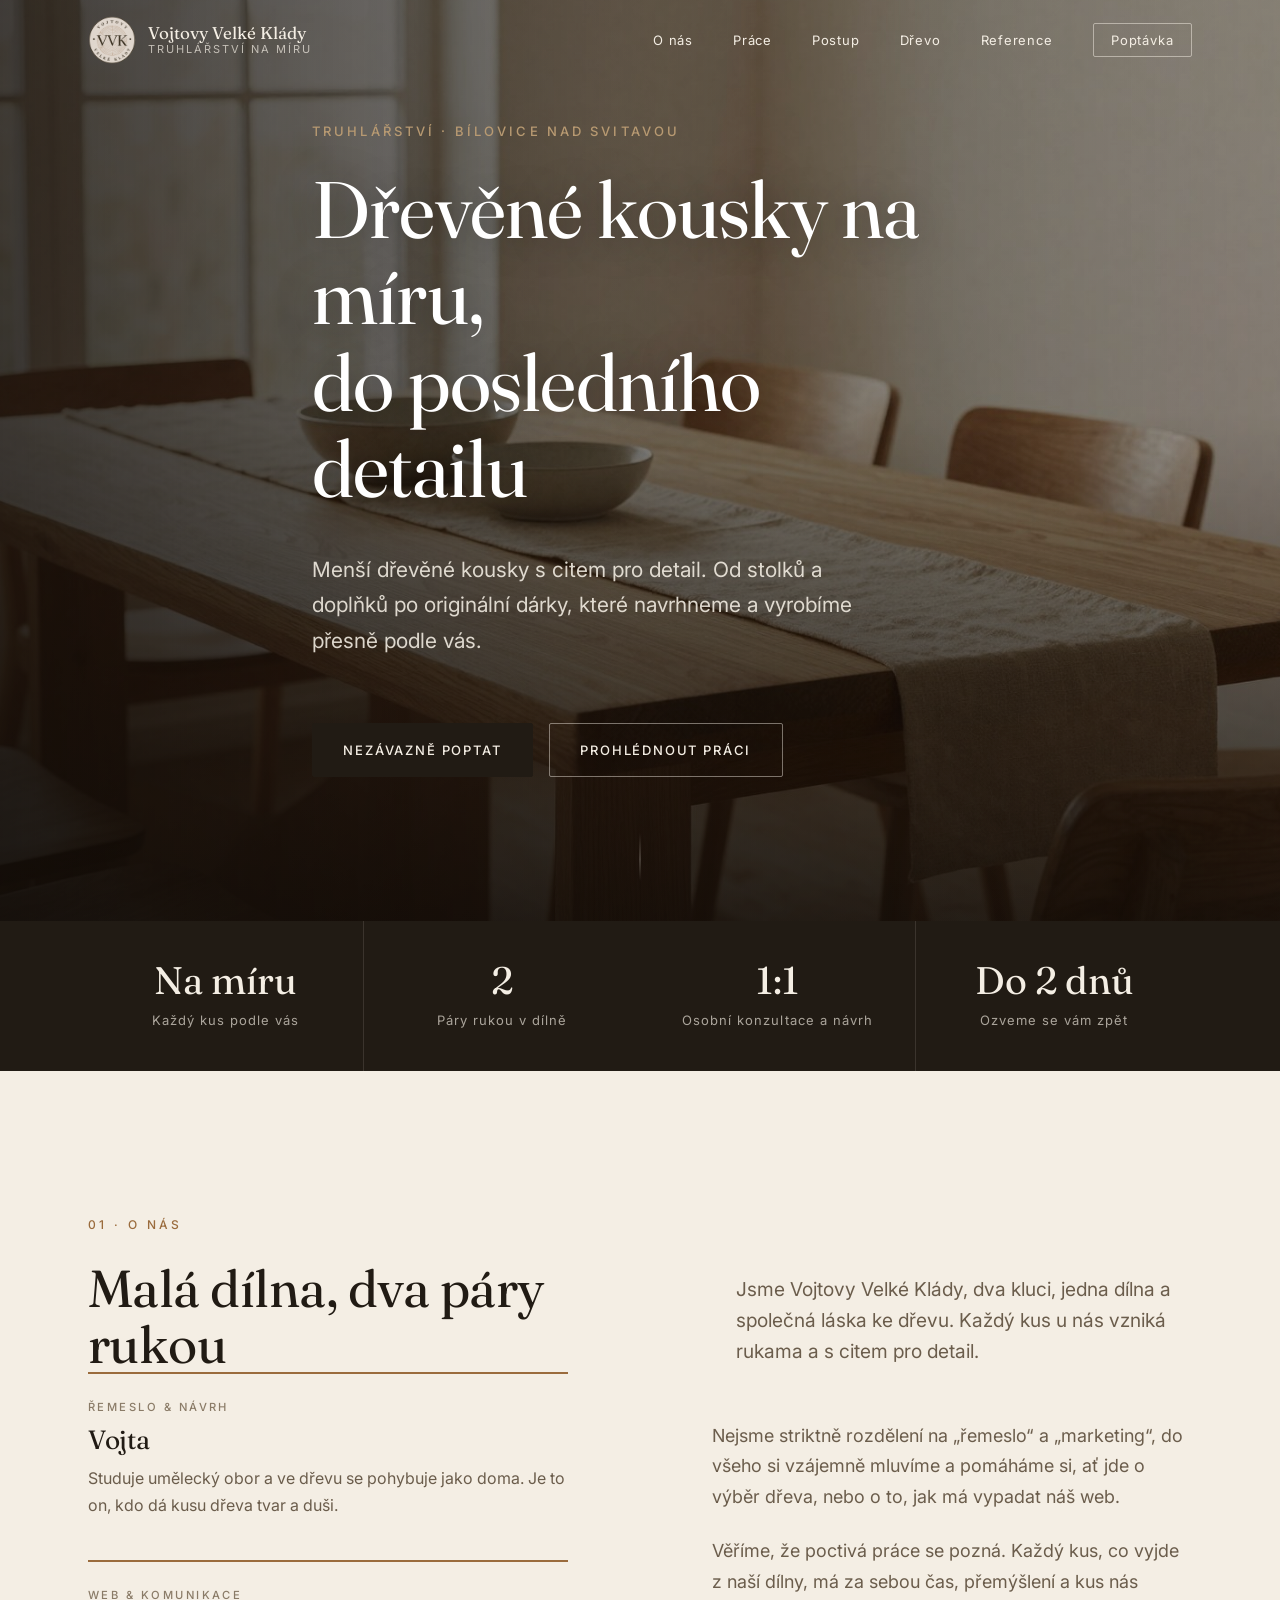
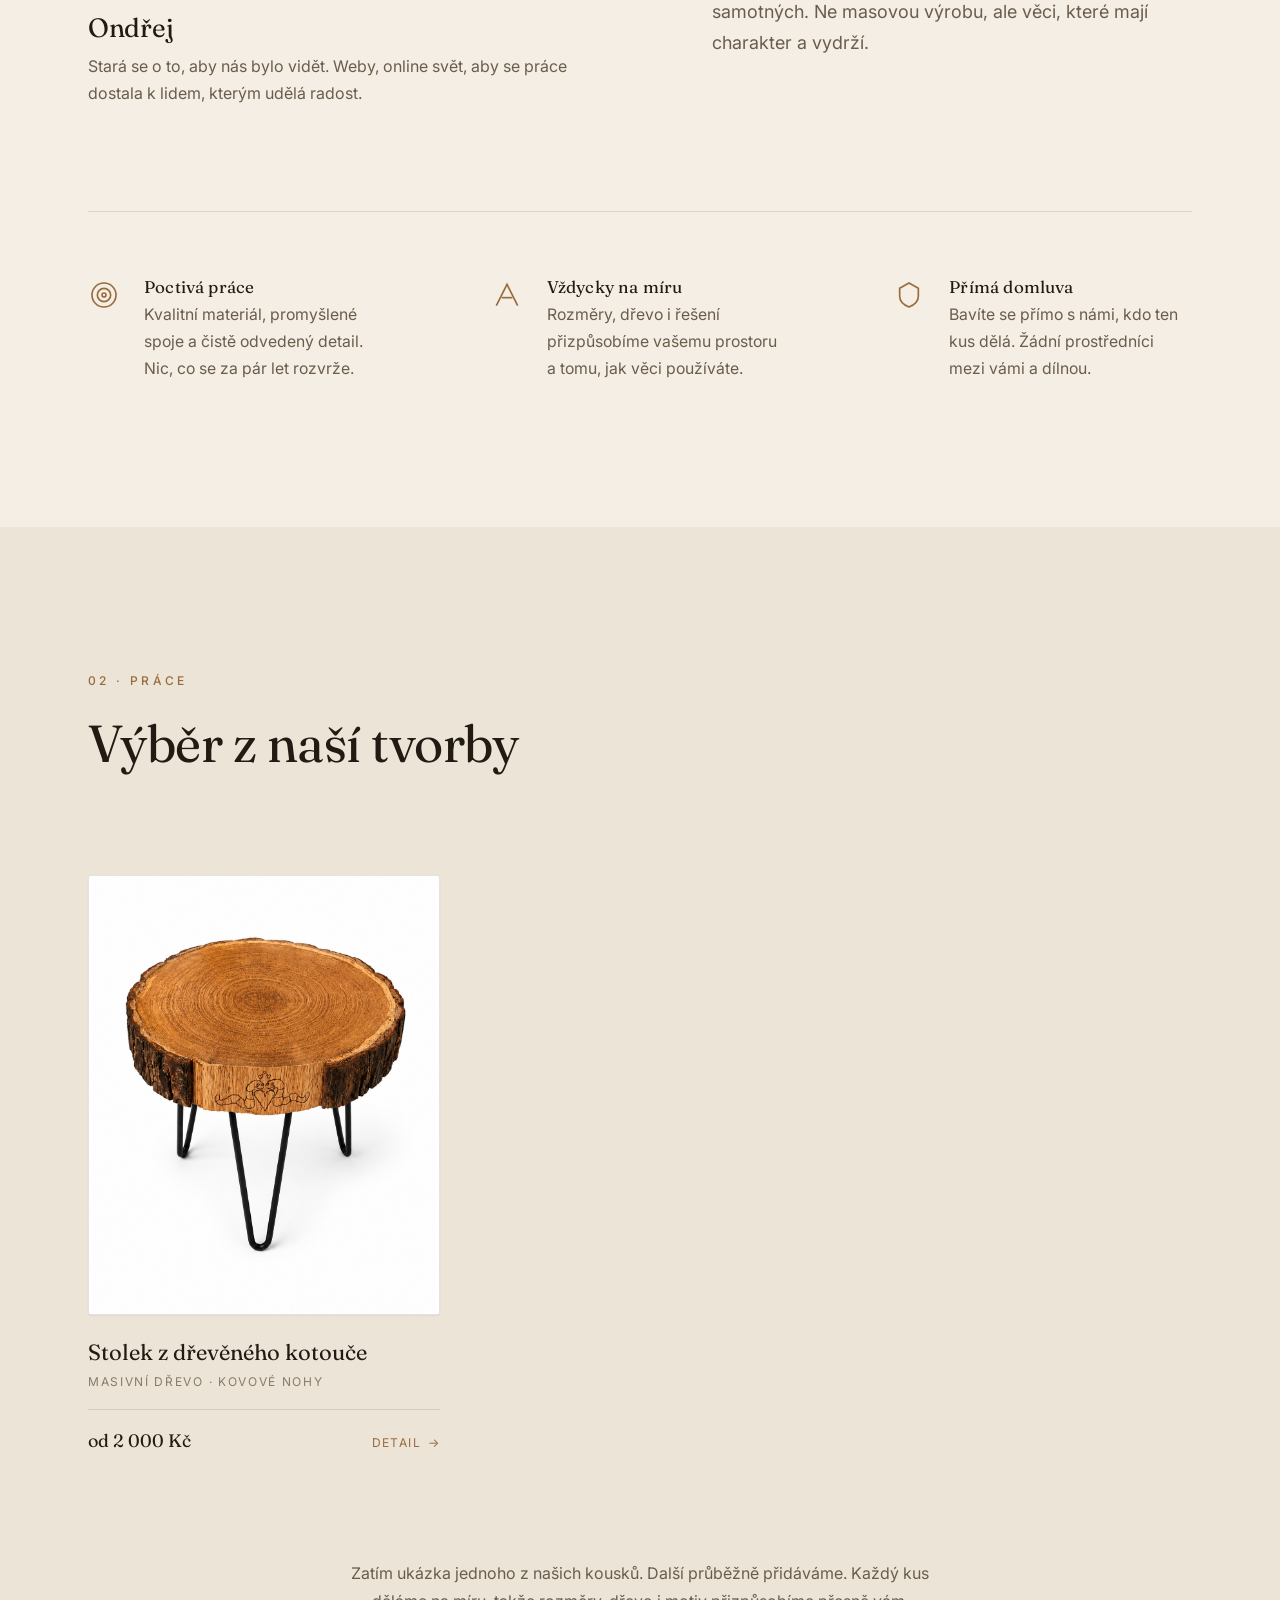
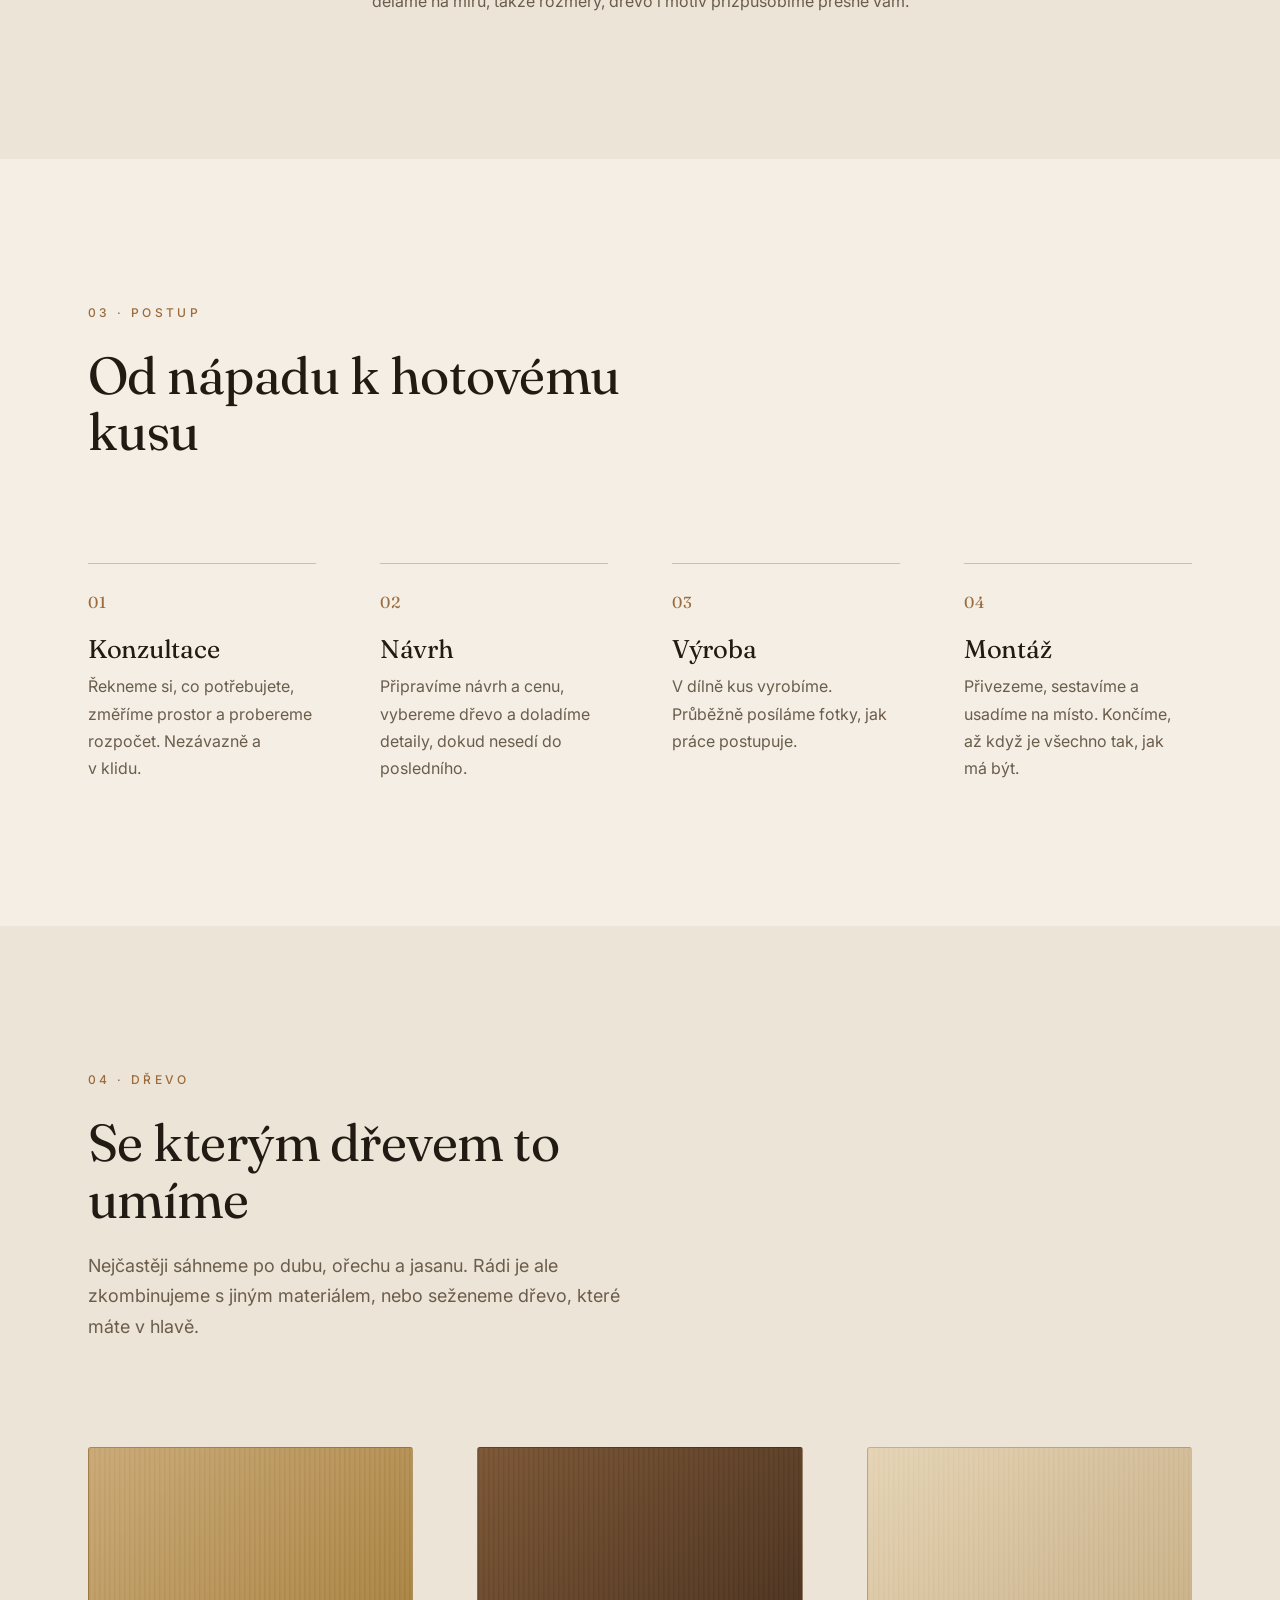
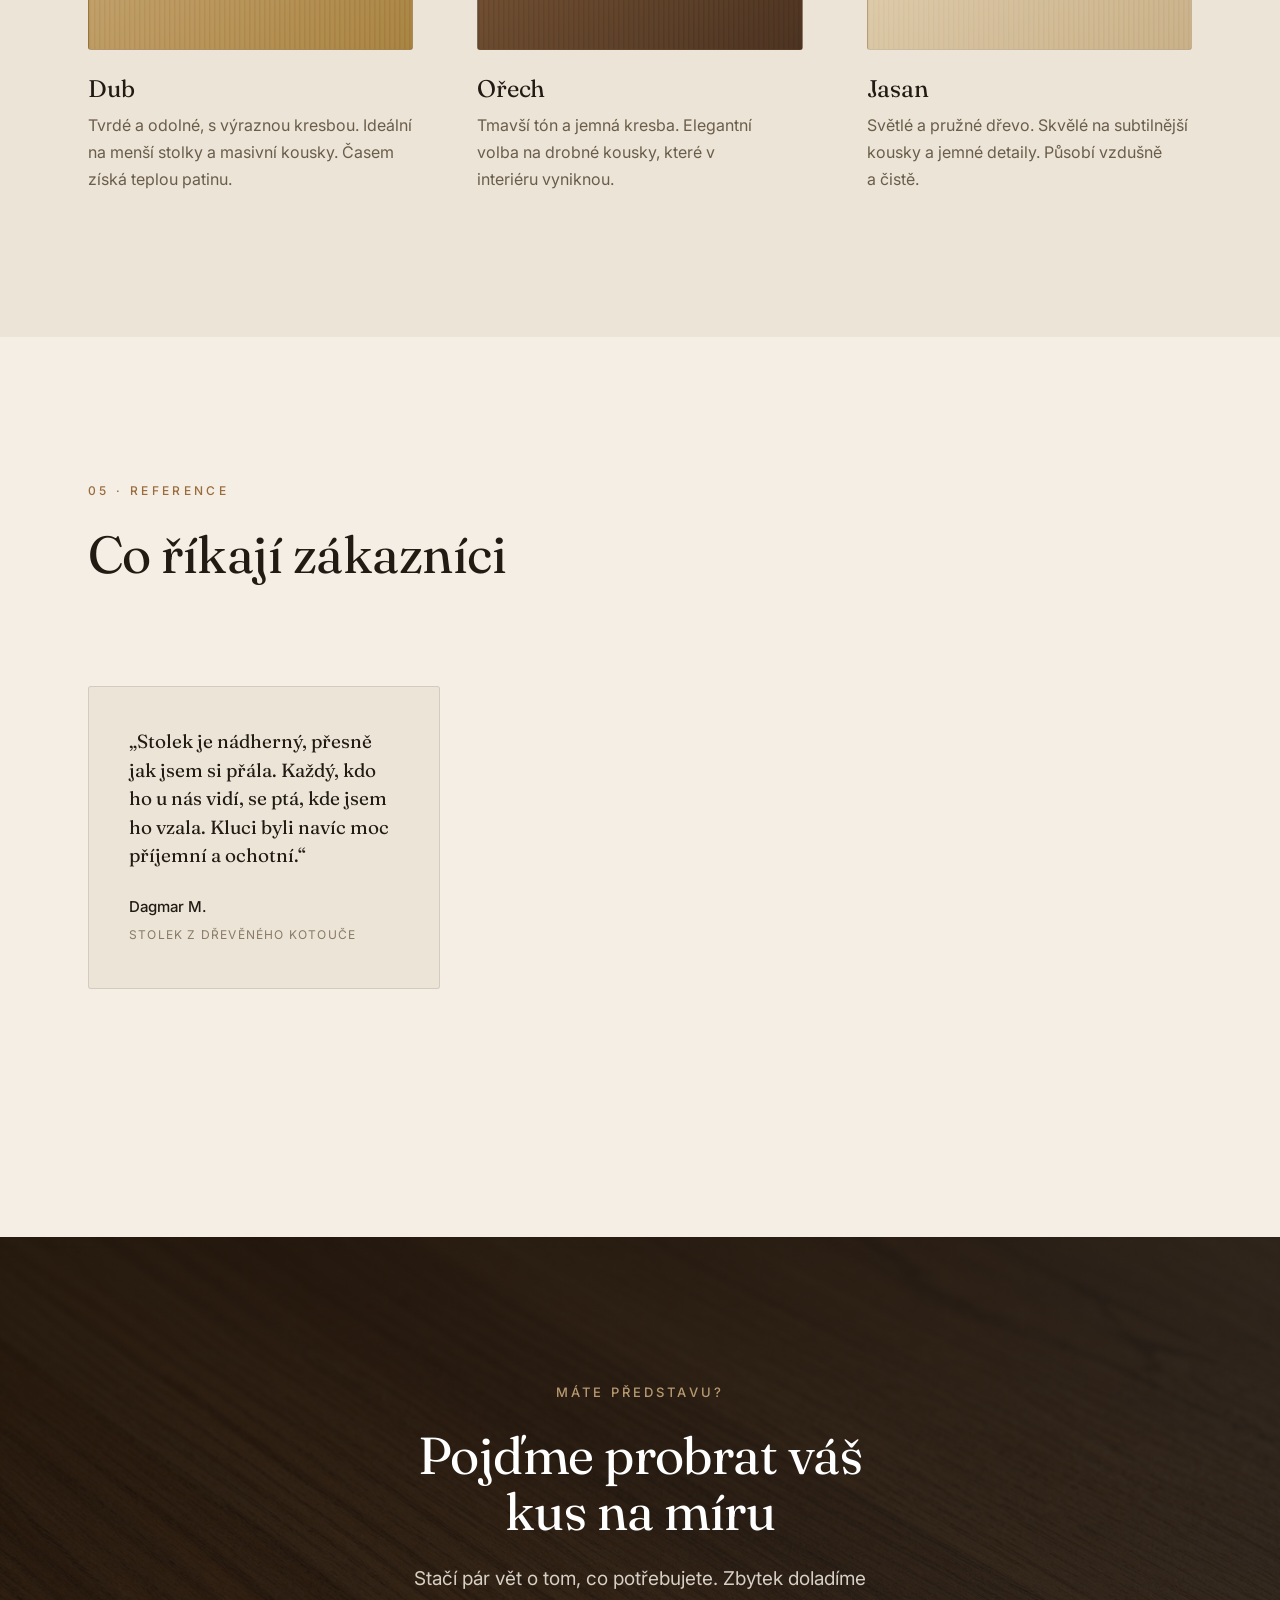
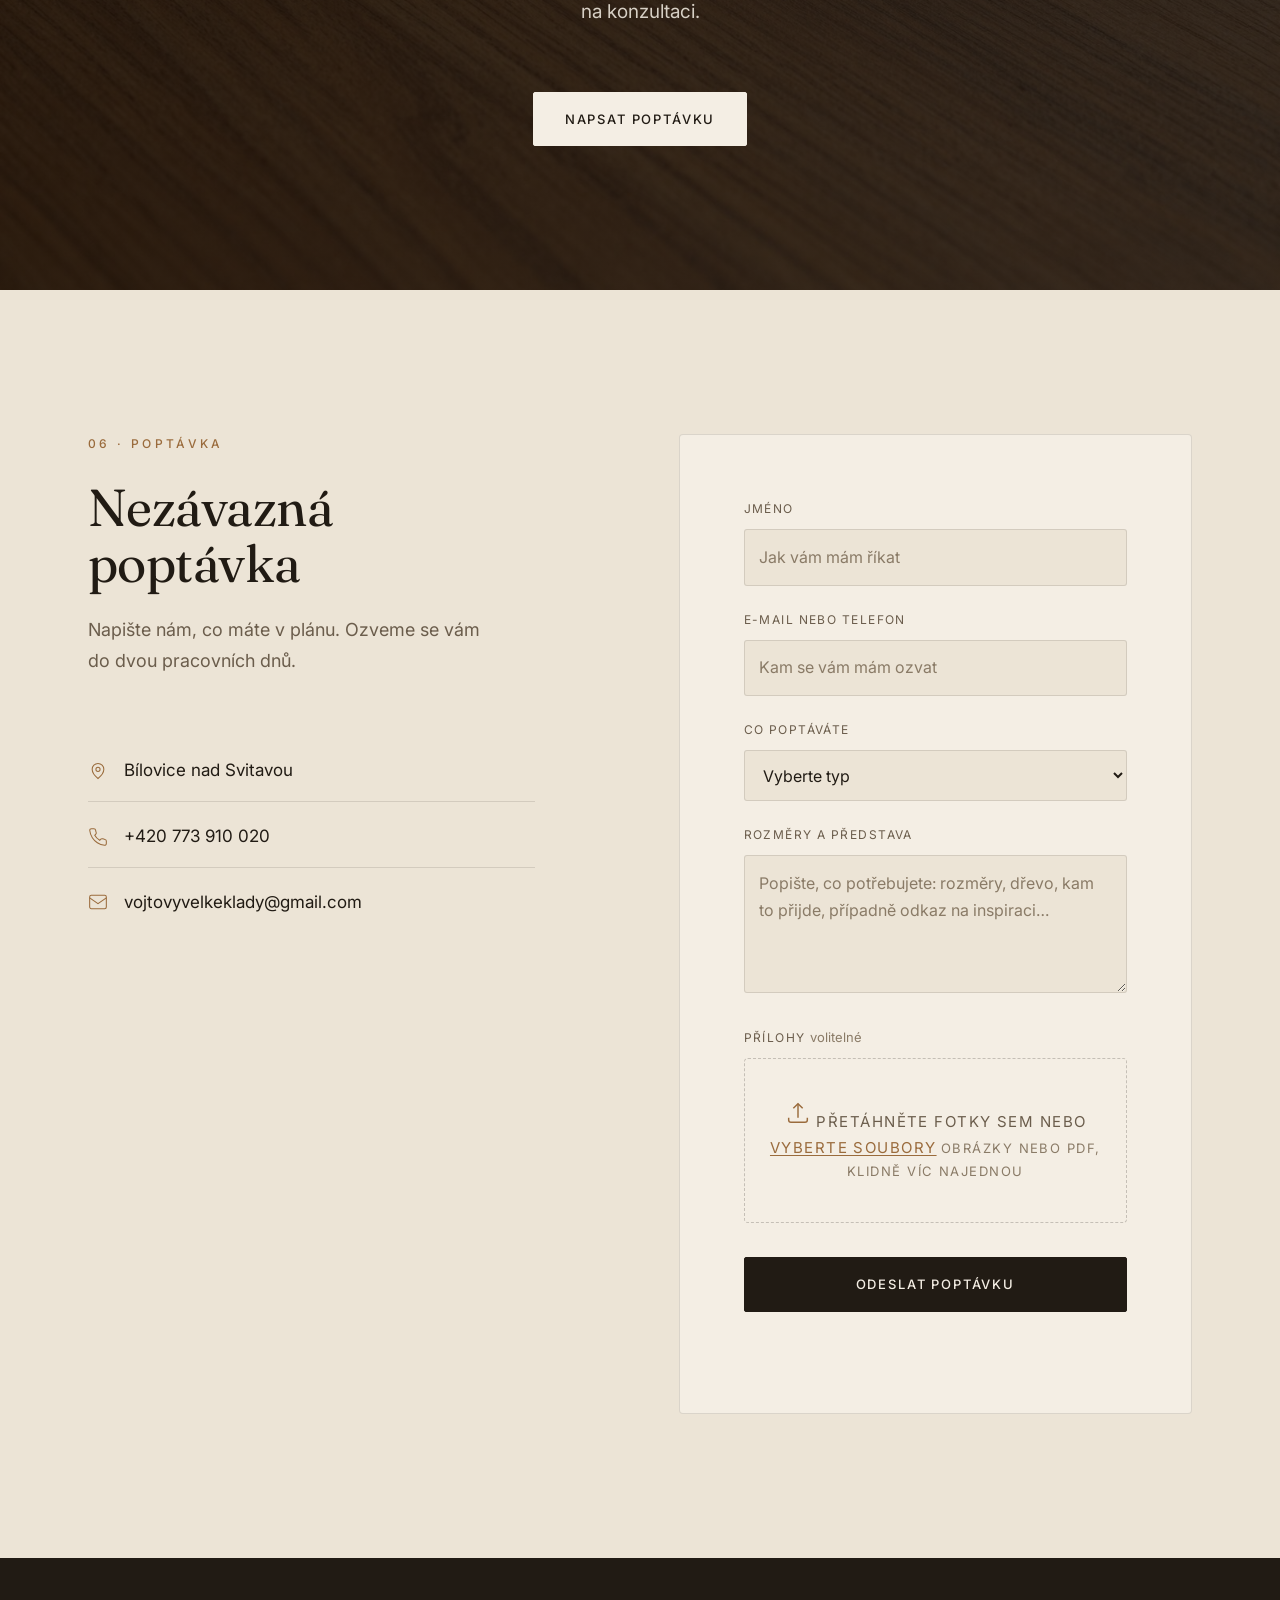
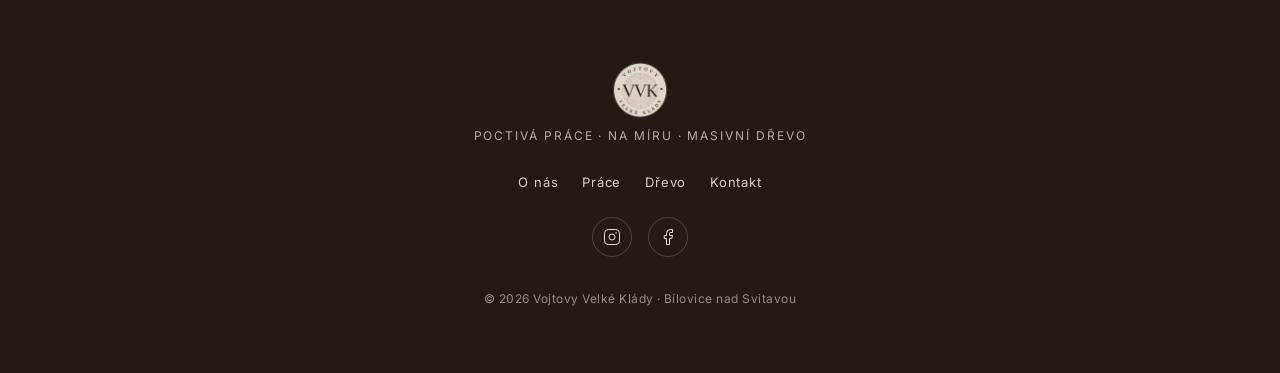
==== index.html @ 6e275bcb "Produkt: detail otevre i fotka a nazev; oprava zobrazeni detailu na mobilu Detail lze otevrit klikem" ====
<!DOCTYPE html>
<html lang="cs">
<head>
  <meta charset="UTF-8">
  <meta name="viewport" content="width=device-width, initial-scale=1.0">
  <title>Vojtovy Velké Klády | Truhlářství a nábytek na míru, Bílovice nad Svitavou</title>
  <meta name="description" content="Vojtovy Velké Klády, malá truhlářská dílna v Bílovicích nad Svitavou. Ručně děláme menší dřevěné kousky na míru: stolky, dekorace a originální dárky. Nezávazná poptávka.">
  <meta name="keywords" content="truhlářství na míru, dřevo na míru, Vojtovy Velké Klády, Bílovice nad Svitavou, stolky, dřevěné dekorace, dárky ze dřeva">
  <meta property="og:title" content="Vojtovy Velké Klády | Dřevo na míru">
  <meta property="og:description" content="Menší dřevěné kousky na míru: stolky, dekorace a dárky. Návrh a výroba od malé truhlářské dílny.">
  <meta property="og:type" content="website">
  <meta property="og:image" content="assets/images/hero.jpg">
  <meta property="og:locale" content="cs_CZ">
  <link rel="icon" href="assets/favicon.svg" type="image/svg+xml">
  <link rel="preconnect" href="https://fonts.googleapis.com">
  <link rel="preconnect" href="https://fonts.gstatic.com" crossorigin>
  <link href="https://fonts.googleapis.com/css2?family=Fraunces:ital,opsz,wght@0,9..144,400;0,9..144,500;0,9..144,600;1,9..144,400;1,9..144,500&family=Inter:wght@400;500;600&display=swap" rel="stylesheet">
  <link rel="stylesheet" href="css/styles.css">
  <script type="application/ld+json">
  {
    "@context": "https://schema.org",
    "@type": "LocalBusiness",
    "name": "Vojtovy Velké Klády",
    "description": "Malá truhlářská dílna. Ručně děláme menší dřevěné kousky na míru: stolky, dekorace a dárky.",
    "address": {
      "@type": "PostalAddress",
      "addressLocality": "Bílovice nad Svitavou",
      "addressCountry": "CZ"
    },
    "telephone": "+420773910020",
    "email": "vojtovyvelkeklady@gmail.com",
    "url": "https://vojtovyklady.cz"
  }
  </script>
</head>
<body>
  <a href="#main" class="skip-link">Přeskočit na obsah</a>

  <header class="site-header" id="header">
    <div class="container header-inner">
      <a href="#" class="brand" aria-label="Vojtovy Velké Klády, domů">
        <span class="brand-mark">
          <img src="assets/logo-circle.png" alt="Vojtovy Velké Klády" width="48" height="48">
        </span>
        <span class="brand-text">
          <span class="brand-name">Vojtovy Velké Klády</span>
          <span class="brand-sub">Truhlářství na míru</span>
        </span>
      </a>
      <button class="nav-toggle" aria-label="Otevřít menu" aria-expanded="false" aria-controls="nav-menu">
        <span class="nav-toggle-bar"></span>
        <span class="nav-toggle-bar"></span>
      </button>
      <nav class="nav" id="nav-menu" aria-label="Hlavní navigace">
        <ul class="nav-list">
          <li><a href="#o-mne">O nás</a></li>
          <li><a href="#produkty">Práce</a></li>
          <li><a href="#proces">Postup</a></li>
          <li><a href="#materialy">Dřevo</a></li>
          <li><a href="#reference">Reference</a></li>
          <li><a href="#kontakt" class="nav-cta">Poptávka</a></li>
        </ul>
      </nav>
    </div>
  </header>

  <main id="main">
    <!-- Hero -->
    <section class="hero" aria-labelledby="hero-heading">
      <div class="hero-bg" aria-hidden="true">
        <img src="assets/images/hero.jpg" alt="" class="hero-bg-img">
        <div class="hero-bg-overlay"></div>
      </div>
      <div class="container hero-content">
        <p class="hero-eyebrow reveal">Truhlářství · Bílovice nad Svitavou</p>
        <h1 id="hero-heading" class="reveal">Dřevěné kousky na míru,<br>do posledního detailu</h1>
        <p class="hero-lead reveal">Menší dřevěné kousky s citem pro detail. Od stolků a doplňků po originální dárky, které navrhneme a vyrobíme přesně podle vás.</p>
        <div class="hero-actions reveal">
          <a href="#kontakt" class="btn btn-primary">Nezávazně poptat</a>
          <a href="#produkty" class="btn btn-ghost">Prohlédnout práci</a>
        </div>
      </div>
      <a href="#fakta" class="hero-scroll" aria-label="Posunout dolů">
        <span class="hero-scroll-line"></span>
      </a>
    </section>

    <!-- Fakta -->
    <section class="facts" id="fakta" aria-label="Ve zkratce">
      <div class="container facts-grid">
        <div class="fact reveal">
          <p class="fact-number">Na míru</p>
          <p class="fact-label">Každý kus podle vás</p>
        </div>
        <div class="fact reveal">
          <p class="fact-number">2</p>
          <p class="fact-label">Páry rukou v dílně</p>
        </div>
        <div class="fact reveal">
          <p class="fact-number">1:1</p>
          <p class="fact-label">Osobní konzultace a návrh</p>
        </div>
        <div class="fact reveal">
          <p class="fact-number">Do 2 dnů</p>
          <p class="fact-label">Ozveme se vám zpět</p>
        </div>
      </div>
    </section>

    <!-- O nás -->
    <section class="section about" id="o-mne" aria-labelledby="about-heading">
      <div class="container">
        <header class="about-head reveal">
          <div class="about-head-title">
            <p class="section-index">01 · O nás</p>
            <h2 id="about-heading">Malá dílna, dva páry rukou</h2>
          </div>
          <p class="about-lead">Jsme Vojtovy Velké Klády, dva kluci, jedna dílna a společná láska ke dřevu. Každý kus u nás vzniká rukama a s citem pro detail.</p>
        </header>

        <div class="about-grid">
          <div class="about-people reveal">
            <article class="person">
              <p class="person-role">Řemeslo &amp; návrh</p>
              <h3 class="person-name">Vojta</h3>
              <p class="person-bio">Studuje umělecký obor a ve dřevu se pohybuje jako doma. Je to on, kdo dá kusu dřeva tvar a duši.</p>
            </article>
            <article class="person">
              <p class="person-role">Web &amp; komunikace</p>
              <h3 class="person-name">Ondřej</h3>
              <p class="person-bio">Stará se o to, aby nás bylo vidět. Weby, online svět, aby se práce dostala k lidem, kterým udělá radost.</p>
            </article>
          </div>

          <div class="about-body">
            <p>Nejsme striktně rozdělení na „řemeslo“ a „marketing“, do všeho si vzájemně mluvíme a pomáháme si, ať jde o výběr dřeva, nebo o to, jak má vypadat náš web.</p>
            <p>Věříme, že poctivá práce se pozná. Každý kus, co vyjde z naší dílny, má za sebou čas, přemýšlení a kus nás samotných. Ne masovou výrobu, ale věci, které mají charakter a vydrží.</p>
          </div>
        </div>

        <ul class="values reveal">
          <li class="value-item">
            <svg class="value-icon" viewBox="0 0 24 24" fill="none" stroke="currentColor" stroke-width="1.25" aria-hidden="true">
              <circle cx="12" cy="12" r="9"/><circle cx="12" cy="12" r="5"/><circle cx="12" cy="12" r="1.5"/>
            </svg>
            <h3>Poctivá práce</h3>
            <p>Kvalitní materiál, promyšlené spoje a čistě odvedený detail. Nic, co se za pár let rozvrže.</p>
          </li>
          <li class="value-item">
            <svg class="value-icon" viewBox="0 0 24 24" fill="none" stroke="currentColor" stroke-width="1.25" aria-hidden="true">
              <path d="M4 20 L12 4 L20 20"/><line x1="8" y1="14" x2="16" y2="14"/>
            </svg>
            <h3>Vždycky na míru</h3>
            <p>Rozměry, dřevo i řešení přizpůsobíme vašemu prostoru a tomu, jak věci používáte.</p>
          </li>
          <li class="value-item">
            <svg class="value-icon" viewBox="0 0 24 24" fill="none" stroke="currentColor" stroke-width="1.25" aria-hidden="true">
              <path d="M12 3l7 4v6c0 4-3 6.5-7 8-4-1.5-7-4-7-8V7z"/>
            </svg>
            <h3>Přímá domluva</h3>
            <p>Bavíte se přímo s námi, kdo ten kus dělá. Žádní prostředníci mezi vámi a dílnou.</p>
          </li>
        </ul>
      </div>
    </section>

    <!-- Práce -->
    <section class="section products" id="produkty" aria-labelledby="products-heading">
      <div class="container">
        <div class="section-header reveal">
          <p class="section-index">02 · Práce</p>
          <h2 id="products-heading">Výběr z naší tvorby</h2>
        </div>

        <div class="product-grid" id="product-grid">
          <article class="product-card reveal" data-product-id="1">
            <div class="product-image" data-open-product="1" role="button" tabindex="0" aria-label="Otevřít detail: Stolek z dřevěného kotouče">
              <img src="assets/images/image2.png" alt="Stolek z dřevěného kotouče s vypálenou rytinou na kovových nohách" loading="lazy">
            </div>
            <div class="product-info">
              <h3><button type="button" class="product-title-btn" data-open-product="1">Stolek z dřevěného kotouče</button></h3>
              <p class="product-meta">Masivní dřevo · Kovové nohy</p>
              <div class="product-foot">
                <span class="product-price">od 2 000 Kč</span>
                <button class="product-link" data-open-product="1">Detail</button>
              </div>
            </div>
          </article>
        </div>

        <p class="products-note reveal">Zatím ukázka jednoho z našich kousků. Další průběžně přidáváme. Každý kus děláme na míru, takže rozměry, dřevo i motiv přizpůsobíme přesně vám.</p>
      </div>
    </section>

    <!-- Postup -->
    <section class="section process" id="proces" aria-labelledby="process-heading">
      <div class="container">
        <div class="section-header reveal">
          <p class="section-index">03 · Postup</p>
          <h2 id="process-heading">Od nápadu k hotovému kusu</h2>
        </div>
        <ol class="process-steps">
          <li class="process-step reveal">
            <span class="step-num">01</span>
            <h3>Konzultace</h3>
            <p>Řekneme si, co potřebujete, změříme prostor a probereme rozpočet. Nezávazně a v klidu.</p>
          </li>
          <li class="process-step reveal">
            <span class="step-num">02</span>
            <h3>Návrh</h3>
            <p>Připravíme návrh a cenu, vybereme dřevo a doladíme detaily, dokud nesedí do posledního.</p>
          </li>
          <li class="process-step reveal">
            <span class="step-num">03</span>
            <h3>Výroba</h3>
            <p>V dílně kus vyrobíme. Průběžně posíláme fotky, jak práce postupuje.</p>
          </li>
          <li class="process-step reveal">
            <span class="step-num">04</span>
            <h3>Montáž</h3>
            <p>Přivezeme, sestavíme a usadíme na místo. Končíme, až když je všechno tak, jak má být.</p>
          </li>
        </ol>
      </div>
    </section>

    <!-- Dřevo -->
    <section class="section materials" id="materialy" aria-labelledby="materials-heading">
      <div class="container">
        <div class="section-header reveal">
          <p class="section-index">04 · Dřevo</p>
          <h2 id="materials-heading">Se kterým dřevem to umíme</h2>
          <p class="section-lead">Nejčastěji sáhneme po dubu, ořechu a jasanu. Rádi je ale zkombinujeme s jiným materiálem, nebo seženeme dřevo, které máte v hlavě.</p>
        </div>
        <div class="materials-grid">
          <article class="material-card reveal">
            <div class="material-swatch material-swatch--oak" aria-hidden="true"></div>
            <h3>Dub</h3>
            <p>Tvrdé a odolné, s výraznou kresbou. Ideální na menší stolky a masivní kousky. Časem získá teplou patinu.</p>
          </article>
          <article class="material-card reveal">
            <div class="material-swatch material-swatch--walnut" aria-hidden="true"></div>
            <h3>Ořech</h3>
            <p>Tmavší tón a jemná kresba. Elegantní volba na drobné kousky, které v interiéru vyniknou.</p>
          </article>
          <article class="material-card reveal">
            <div class="material-swatch material-swatch--ash" aria-hidden="true"></div>
            <h3>Jasan</h3>
            <p>Světlé a pružné dřevo. Skvělé na subtilnější kousky a jemné detaily. Působí vzdušně a čistě.</p>
          </article>
        </div>
      </div>
    </section>

    <!-- Reference -->
    <section class="section references" id="reference" aria-labelledby="references-heading">
      <div class="container">
        <div class="section-header reveal">
          <p class="section-index">05 · Reference</p>
          <h2 id="references-heading">Co říkají zákazníci</h2>
        </div>
        <div class="references-grid">
          <blockquote class="reference-card reveal">
            <p>„Stolek je nádherný, přesně jak jsem si přála. Každý, kdo ho u nás vidí, se ptá, kde jsem ho vzala. Kluci byli navíc moc příjemní a ochotní.“</p>
            <footer>
              <cite>Dagmar M.</cite>
              <span class="reference-type">Stolek z dřevěného kotouče</span>
            </footer>
          </blockquote>
        </div>
      </div>
    </section>

    <!-- CTA -->
    <section class="cta-band">
      <img src="assets/images/wood-texture.jpg" alt="" class="cta-band-img">
      <div class="cta-band-overlay"></div>
      <div class="container cta-band-content reveal">
        <p class="cta-eyebrow">Máte představu?</p>
        <h2>Pojďme probrat váš kus na míru</h2>
        <p class="cta-lead">Stačí pár vět o tom, co potřebujete. Zbytek doladíme na konzultaci.</p>
        <a href="#kontakt" class="btn btn-light">Napsat poptávku</a>
      </div>
    </section>

    <!-- Kontakt -->
    <section class="section contact" id="kontakt" aria-labelledby="contact-heading">
      <div class="container">
        <div class="contact-grid">
          <div class="contact-info reveal">
            <p class="section-index">06 · Poptávka</p>
            <h2 id="contact-heading">Nezávazná poptávka</h2>
            <p class="contact-text">Napište nám, co máte v plánu. Ozveme se vám do dvou pracovních dnů.</p>
            <address class="contact-details">
              <a class="contact-row" href="https://maps.google.com/?q=Bílovice+nad+Svitavou" target="_blank" rel="noopener">
                <svg class="contact-icon" viewBox="0 0 24 24" fill="none" stroke="currentColor" stroke-width="1.25" aria-hidden="true"><path d="M12 21s7-5.5 7-11a7 7 0 1 0-14 0c0 5.5 7 11 7 11z"/><circle cx="12" cy="10" r="2.5"/></svg>
                <span>Bílovice nad Svitavou</span>
              </a>
              <a class="contact-row" href="tel:+420773910020">
                <svg class="contact-icon" viewBox="0 0 24 24" fill="none" stroke="currentColor" stroke-width="1.25" aria-hidden="true"><path d="M22 16.92v3a2 2 0 0 1-2.18 2 19.79 19.79 0 0 1-8.63-3.07 19.5 19.5 0 0 1-6-6 19.79 19.79 0 0 1-3.07-8.67A2 2 0 0 1 4.11 2h3a2 2 0 0 1 2 1.72c.127.96.361 1.903.7 2.81a2 2 0 0 1-.45 2.11L8.09 9.91a16 16 0 0 0 6 6l1.27-1.27a2 2 0 0 1 2.11-.45c.907.339 1.85.573 2.81.7A2 2 0 0 1 22 16.92z"/></svg>
                <span>+420 773 910 020</span>
              </a>
              <a class="contact-row" href="mailto:vojtovyvelkeklady@gmail.com">
                <svg class="contact-icon" viewBox="0 0 24 24" fill="none" stroke="currentColor" stroke-width="1.25" aria-hidden="true"><rect x="2" y="4" width="20" height="16" rx="2"/><path d="M22 7l-10 7L2 7"/></svg>
                <span>vojtovyvelkeklady@gmail.com</span>
              </a>
            </address>
          </div>

          <form class="contact-form reveal" id="contact-form" novalidate>
            <input type="text" name="_honey" class="form-hp" tabindex="-1" autocomplete="off" aria-hidden="true">
            <div class="form-row">
              <label for="name">Jméno</label>
              <input type="text" id="name" name="name" required autocomplete="name" placeholder="Jak vám mám říkat">
            </div>
            <div class="form-row">
              <label for="email">E-mail nebo telefon</label>
              <input type="text" id="email" name="contact" required autocomplete="email" placeholder="Kam se vám mám ozvat">
            </div>
            <div class="form-row">
              <label for="type">Co poptáváte</label>
              <select id="type" name="type" required>
                <option value="">Vyberte typ</option>
                <option value="stolek">Stolek</option>
                <option value="dekorace">Dekorace / doplněk</option>
                <option value="darek">Dárek na míru</option>
                <option value="jine">Něco jiného</option>
              </select>
            </div>
            <div class="form-row">
              <label for="message">Rozměry a představa</label>
              <textarea id="message" name="message" rows="4" required placeholder="Popište, co potřebujete: rozměry, dřevo, kam to přijde, případně odkaz na inspiraci…"></textarea>
            </div>
            <div class="form-row">
              <span class="form-label">Přílohy <span class="form-optional">volitelné</span></span>
              <label for="attachment" class="file-drop" id="file-drop">
                <svg viewBox="0 0 24 24" fill="none" stroke="currentColor" stroke-width="1.25" aria-hidden="true"><path d="M12 16V4"/><path d="M8 8l4-4 4 4"/><path d="M4 16v2a2 2 0 0 0 2 2h12a2 2 0 0 0 2-2v-2"/></svg>
                <span class="file-drop-text">Přetáhněte fotky sem nebo <span class="file-browse">vyberte soubory</span></span>
                <small>Obrázky nebo PDF, klidně víc najednou</small>
              </label>
              <input type="file" id="attachment" name="attachment" accept="image/*,.pdf" multiple hidden>
              <ul class="file-list" id="file-list" aria-live="polite"></ul>
            </div>
            <button type="submit" class="btn btn-primary btn-full">Odeslat poptávku</button>
            <p class="form-status" id="form-status" role="status" aria-live="polite"></p>
          </form>
        </div>
      </div>
    </section>
  </main>

  <footer class="site-footer">
    <div class="container footer-inner">
      <div class="footer-brand">
        <span class="brand-mark brand-mark--footer">
          <img src="assets/logo-circle.png" alt="Vojtovy Velké Klády" width="56" height="56">
        </span>
        <p class="footer-tagline">Poctivá práce · Na míru · Masivní dřevo</p>
      </div>
      <nav class="footer-links" aria-label="Patička">
        <a href="#o-mne">O nás</a>
        <a href="#produkty">Práce</a>
        <a href="#materialy">Dřevo</a>
        <a href="#kontakt">Kontakt</a>
      </nav>
      <div class="footer-social">
        <a href="#" aria-label="Instagram" class="social-link">
          <svg viewBox="0 0 24 24" fill="none" stroke="currentColor" stroke-width="1.25" aria-hidden="true"><rect x="2" y="2" width="20" height="20" rx="5"/><circle cx="12" cy="12" r="4"/><circle cx="17.5" cy="6.5" r="1" fill="currentColor" stroke="none"/></svg>
        </a>
        <a href="#" aria-label="Facebook" class="social-link">
          <svg viewBox="0 0 24 24" fill="none" stroke="currentColor" stroke-width="1.25" aria-hidden="true"><path d="M18 2h-3a5 5 0 0 0-5 5v3H7v4h3v8h4v-8h3l1-4h-4V7a1 1 0 0 1 1-1h3z"/></svg>
        </a>
      </div>
      <p class="footer-copy">&copy; <span id="year"></span> Vojtovy Velké Klády · Bílovice nad Svitavou</p>
    </div>
  </footer>

  <!-- Product modal -->
  <dialog class="product-modal" id="product-modal" aria-labelledby="modal-title">
    <div class="modal-inner">
      <button class="modal-close" aria-label="Zavřít" id="modal-close">&times;</button>
      <div class="modal-image">
        <img src="" alt="" id="modal-image">
      </div>
      <div class="modal-content">
        <p class="modal-meta" id="modal-meta"></p>
        <h2 id="modal-title"></h2>
        <p class="modal-desc" id="modal-desc"></p>
        <div class="modal-thumbs" id="modal-thumbs"></div>
        <p class="modal-price" id="modal-price"></p>
        <a href="#kontakt" class="btn btn-primary" id="modal-cta">Poptat tento kus</a>
      </div>
    </div>
  </dialog>

  <script src="js/main.js"></script>
</body>
</html>
---- css/styles.css ----
/* Vojtovy Velké Klády · Editorial Redesign */

:root {
  --paper: #F4EEE4;
  --paper-2: #ECE4D6;
  --paper-3: #E4DACA;
  --ink: #211B14;
  --ink-2: #2C251C;
  --muted: #6B5D4C;
  --muted-2: #8A7B67;
  --oak: #9A6B3C;
  --oak-soft: #B89A72;
  --line: rgba(33, 27, 20, 0.12);
  --line-strong: rgba(33, 27, 20, 0.22);

  --font-serif: 'Fraunces', Georgia, 'Times New Roman', serif;
  --font-sans: 'Inter', system-ui, -apple-system, sans-serif;

  --space-xs: 0.5rem;
  --space-sm: 1rem;
  --space-md: 1.5rem;
  --space-lg: 2.5rem;
  --space-xl: 4rem;
  --space-2xl: 6.5rem;
  --space-3xl: 9rem;

  --max-width: 74rem;
  --header-height: 5rem;
  --ease: cubic-bezier(0.22, 1, 0.36, 1);
  --transition: 0.35s var(--ease);
}

*, *::before, *::after {
  box-sizing: border-box;
  margin: 0;
  padding: 0;
}

html {
  scroll-behavior: smooth;
  scroll-padding-top: var(--header-height);
  -webkit-text-size-adjust: 100%;
}

body {
  font-family: var(--font-sans);
  font-size: 1.0625rem;
  line-height: 1.7;
  color: var(--ink);
  background-color: var(--paper);
  -webkit-font-smoothing: antialiased;
  text-rendering: optimizeLegibility;
  overflow-x: hidden;
}

img {
  max-width: 100%;
  height: auto;
  display: block;
}

a {
  color: inherit;
  text-decoration: none;
}

button {
  font: inherit;
  cursor: pointer;
  border: none;
  background: none;
  color: inherit;
}

ul, ol {
  list-style: none;
}

address {
  font-style: normal;
}

::selection {
  background: var(--ink);
  color: var(--paper);
}

.container {
  width: 100%;
  max-width: var(--max-width);
  margin: 0 auto;
  padding: 0 var(--space-lg);
}

.skip-link {
  position: absolute;
  top: -100%;
  left: var(--space-sm);
  padding: var(--space-xs) var(--space-sm);
  background: var(--ink);
  color: var(--paper);
  z-index: 9999;
  border-radius: 4px;
}

.skip-link:focus { top: var(--space-sm); }

/* Typography */
h1, h2, h3 {
  font-family: var(--font-serif);
  font-weight: 400;
  line-height: 1.08;
  letter-spacing: -0.01em;
  font-optical-sizing: auto;
}

h1 {
  font-size: clamp(2.6rem, 6.5vw, 5rem);
  font-weight: 400;
}

h2 {
  font-size: clamp(2rem, 4.4vw, 3.25rem);
}

h3 {
  font-size: 1.25rem;
  line-height: 1.25;
}

p { text-wrap: pretty; }

.section-index {
  font-family: var(--font-sans);
  font-size: 0.75rem;
  font-weight: 500;
  letter-spacing: 0.28em;
  text-transform: uppercase;
  color: var(--oak);
  margin-bottom: var(--space-md);
}

.section-lead {
  margin-top: var(--space-md);
  color: var(--muted);
  max-width: 34rem;
  font-size: 1.125rem;
}

.signature {
  font-family: var(--font-serif);
  font-style: italic;
  font-size: 2rem;
  color: var(--oak);
  margin-top: var(--space-lg);
}

/* Buttons */
.btn {
  display: inline-flex;
  align-items: center;
  justify-content: center;
  gap: 0.5rem;
  padding: 0.95rem 1.9rem;
  font-family: var(--font-sans);
  font-size: 0.8125rem;
  font-weight: 500;
  letter-spacing: 0.14em;
  text-transform: uppercase;
  border: 1px solid transparent;
  border-radius: 2px;
  transition: background var(--transition), color var(--transition),
              border-color var(--transition), transform var(--transition);
}

.btn:hover, .btn:focus-visible { transform: translateY(-2px); }

.btn-primary {
  background: var(--ink);
  color: var(--paper);
  border-color: var(--ink);
}

.btn-primary:hover, .btn-primary:focus-visible {
  background: var(--oak);
  border-color: var(--oak);
}

.btn-ghost {
  background: transparent;
  color: var(--paper);
  border-color: rgba(244, 238, 228, 0.45);
}

.btn-ghost:hover, .btn-ghost:focus-visible {
  background: var(--paper);
  color: var(--ink);
  border-color: var(--paper);
}

.btn-light {
  background: var(--paper);
  color: var(--ink);
  border-color: var(--paper);
}

.btn-light:hover, .btn-light:focus-visible {
  background: transparent;
  color: var(--paper);
  border-color: var(--paper);
}

.btn-full { width: 100%; }

/* Header */
.site-header {
  position: fixed;
  top: 0; left: 0; right: 0;
  z-index: 100;
  height: var(--header-height);
  transition: background var(--transition), border-color var(--transition),
              backdrop-filter var(--transition);
  border-bottom: 1px solid transparent;
}

.site-header.scrolled {
  background: rgba(244, 238, 228, 0.9);
  backdrop-filter: blur(10px);
  border-bottom-color: var(--line);
}

.header-inner {
  display: flex;
  align-items: center;
  justify-content: space-between;
  height: 100%;
}

.brand {
  display: inline-flex;
  align-items: center;
  gap: 0.75rem;
}

.brand-mark {
  display: inline-flex;
  width: 3rem;
  height: 3rem;
  border-radius: 50%;
  overflow: hidden;
  flex-shrink: 0;
  transition: transform var(--transition);
}

.brand-mark img {
  width: 100%;
  height: 100%;
  object-fit: cover;
  border-radius: 50%;
}

.brand:hover .brand-mark { transform: rotate(-8deg); }

.brand-text {
  display: flex;
  flex-direction: column;
  line-height: 1.15;
}

.brand-name {
  font-family: var(--font-serif);
  font-size: 1.0625rem;
  color: var(--paper);
  transition: color var(--transition);
}

.brand-sub {
  font-size: 0.6875rem;
  letter-spacing: 0.18em;
  text-transform: uppercase;
  color: rgba(244, 238, 228, 0.7);
  transition: color var(--transition);
}

.scrolled .brand-name { color: var(--ink); }
.scrolled .brand-sub { color: var(--muted); }

.nav-list {
  display: flex;
  align-items: center;
  gap: var(--space-lg);
}

.nav-list a {
  font-size: 0.8125rem;
  letter-spacing: 0.06em;
  color: var(--paper);
  position: relative;
  padding: 0.25rem 0;
  transition: color var(--transition);
}

.nav-list a:not(.nav-cta)::after {
  content: '';
  position: absolute;
  left: 0; bottom: 0;
  width: 100%;
  height: 1px;
  background: currentColor;
  transform: scaleX(0);
  transform-origin: left;
  transition: transform var(--transition);
}

.nav-list a:not(.nav-cta):hover::after,
.nav-list a:not(.nav-cta):focus-visible::after { transform: scaleX(1); }

.scrolled .nav-list a { color: var(--ink); }

.nav-cta {
  padding: 0.5rem 1.1rem !important;
  border: 1px solid rgba(244, 238, 228, 0.5);
  border-radius: 2px;
  transition: background var(--transition), color var(--transition), border-color var(--transition);
}

.nav-cta:hover, .nav-cta:focus-visible {
  background: var(--paper);
  color: var(--ink) !important;
  border-color: var(--paper);
}

.scrolled .nav-cta { border-color: var(--line-strong); }
.scrolled .nav-cta:hover, .scrolled .nav-cta:focus-visible {
  background: var(--ink);
  color: var(--paper) !important;
  border-color: var(--ink);
}

.nav-toggle {
  display: none;
  flex-direction: column;
  gap: 6px;
  padding: var(--space-xs);
  z-index: 101;
}

.nav-toggle-bar {
  display: block;
  width: 26px;
  height: 1.5px;
  background: var(--paper);
  transition: transform var(--transition), opacity var(--transition), background var(--transition);
}

.scrolled .nav-toggle-bar,
.nav-open .nav-toggle-bar { background: var(--ink); }

.nav-toggle[aria-expanded="true"] .nav-toggle-bar:first-child {
  transform: translateY(3.75px) rotate(45deg);
}
.nav-toggle[aria-expanded="true"] .nav-toggle-bar:last-child {
  transform: translateY(-3.75px) rotate(-45deg);
}

/* Hero */
.hero {
  position: relative;
  min-height: 100svh;
  display: flex;
  align-items: flex-end;
  padding: calc(var(--header-height) + var(--space-lg)) 0 var(--space-3xl);
  overflow: hidden;
  isolation: isolate;
}

.hero-bg { position: absolute; inset: 0; z-index: -1; }

.hero-bg-img {
  width: 100%;
  height: 100%;
  object-fit: cover;
  transform: scale(1.06);
  animation: hero-drift 26s ease-in-out infinite alternate;
}

.hero-bg-overlay {
  position: absolute;
  inset: 0;
  background:
    linear-gradient(90deg, rgba(16,11,7,0.72) 0%, rgba(16,11,7,0.34) 48%, rgba(16,11,7,0.12) 100%),
    linear-gradient(180deg, rgba(16,11,7,0.28) 0%, rgba(16,11,7,0.3) 45%, rgba(16,11,7,0.85) 100%);
}

@keyframes hero-drift {
  from { transform: scale(1.06); }
  to { transform: scale(1.14); }
}

.hero-content {
  color: var(--paper);
  max-width: 46rem;
}

.hero-eyebrow {
  font-size: 0.8125rem;
  font-weight: 500;
  letter-spacing: 0.24em;
  text-transform: uppercase;
  color: var(--oak-soft);
  margin-bottom: var(--space-md);
}

.hero h1 {
  color: #fff;
  text-shadow: 0 2px 40px rgba(0,0,0,0.35);
}

.hero-lead {
  margin: var(--space-lg) 0 var(--space-xl);
  color: rgba(244, 238, 228, 0.88);
  font-size: clamp(1.0625rem, 1.8vw, 1.3125rem);
  max-width: 34rem;
}

.hero-actions {
  display: flex;
  flex-wrap: wrap;
  gap: var(--space-sm);
}

.hero-scroll {
  position: absolute;
  bottom: var(--space-lg);
  left: 50%;
  transform: translateX(-50%);
  display: block;
  width: 1px;
  height: 3rem;
  overflow: hidden;
}

.hero-scroll-line {
  display: block;
  width: 1px;
  height: 100%;
  background: linear-gradient(180deg, rgba(244,238,228,0) 0%, rgba(244,238,228,0.8) 55%, rgba(244,238,228,0) 100%);
  animation: scroll-move 2.4s ease-in-out infinite;
}

@keyframes scroll-move {
  0% { transform: translateY(-100%); }
  100% { transform: translateY(100%); }
}

/* Facts */
.facts {
  background: var(--ink);
  color: var(--paper);
}

.facts-grid {
  display: grid;
  grid-template-columns: repeat(2, 1fr);
}

.fact {
  padding: var(--space-lg) var(--space-md);
  border-bottom: 1px solid rgba(244, 238, 228, 0.12);
  border-right: 1px solid rgba(244, 238, 228, 0.12);
  text-align: center;
}

.fact:nth-child(2n) { border-right: none; }
.fact:nth-child(n+3) { }

.fact-number {
  font-family: var(--font-serif);
  font-size: clamp(1.6rem, 3.4vw, 2.4rem);
  line-height: 1;
  color: var(--paper);
  margin-bottom: 0.6rem;
}

.fact-label {
  font-size: 0.8125rem;
  letter-spacing: 0.08em;
  color: rgba(244, 238, 228, 0.65);
}

/* Sections */
.section {
  padding: var(--space-3xl) 0;
}

.section-header {
  max-width: 40rem;
  margin-bottom: var(--space-2xl);
}

/* About */
.about {
  background: var(--paper);
}

.about-head-title h2 { margin-top: var(--space-xs); }

.about-lead {
  margin-top: var(--space-lg);
  color: var(--muted);
  font-size: clamp(1.1rem, 1.5vw, 1.3rem);
  line-height: 1.6;
  text-wrap: pretty;
}

/* Framed workshop photo */
.about-photo {
  position: relative;
  margin: var(--space-2xl) 0;
  border-radius: 6px;
  overflow: hidden;
  box-shadow: 0 42px 90px -46px rgba(33, 27, 20, 0.7);
}

.about-photo img {
  width: 100%;
  aspect-ratio: 16 / 9;
  object-fit: cover;
  transform: scale(1.05);
  transition: transform 1.8s var(--ease);
}

.about-photo.visible img { transform: scale(1); }

.about-photo::after {
  content: "";
  position: absolute;
  inset: 14px;
  border: 1px solid rgba(244, 238, 228, 0.32);
  border-radius: 3px;
  pointer-events: none;
}

.about-photo-cap {
  position: absolute;
  left: clamp(1rem, 3vw, 2.25rem);
  bottom: clamp(1rem, 3vw, 2rem);
  z-index: 2;
  color: var(--paper);
  font-size: 0.72rem;
  font-weight: 500;
  letter-spacing: 0.16em;
  text-transform: uppercase;
  text-shadow: 0 1px 14px rgba(0, 0, 0, 0.65);
}

.about-photo-cap span { color: var(--oak-soft); font-weight: 600; }

/* People */
.about-grid {
  display: grid;
  gap: var(--space-2xl);
}

.about-people {
  display: grid;
  gap: var(--space-lg);
}

.person {
  padding-top: var(--space-md);
  border-top: 2px solid var(--oak);
}

.person-role {
  font-size: 0.7rem;
  font-weight: 500;
  letter-spacing: 0.22em;
  text-transform: uppercase;
  color: var(--muted-2);
  margin-bottom: 0.4rem;
}

.person-name {
  font-family: var(--font-serif);
  font-size: 1.65rem;
  margin-bottom: 0.55rem;
}

.person-bio {
  color: var(--muted);
  font-size: 1rem;
}

.about-body > p {
  color: var(--muted);
  font-size: 1.125rem;
  margin-bottom: var(--space-md);
}

.about-body > p:last-child { margin-bottom: 0; }

/* Values */
.values {
  display: grid;
  gap: var(--space-lg);
  margin-top: var(--space-2xl);
  padding-top: var(--space-xl);
  border-top: 1px solid var(--line);
}

.value-item {
  display: grid;
  grid-template-columns: 2rem 1fr;
  column-gap: var(--space-md);
  row-gap: 0.3rem;
}

.value-icon {
  width: 2rem;
  height: 2rem;
  color: var(--oak);
  grid-row: span 2;
  margin-top: 0.15rem;
}

.value-item h3 {
  grid-column: 2;
  align-self: end;
  font-size: 1.0625rem;
  letter-spacing: 0.01em;
}

.value-item p {
  grid-column: 2;
  font-size: 0.9875rem;
  color: var(--muted);
}

/* Products */
.products { background: var(--paper-2); }

.filters {
  display: flex;
  flex-wrap: wrap;
  gap: var(--space-md) var(--space-2xl);
  margin-bottom: var(--space-xl);
}

.filter-group {
  display: flex;
  flex-wrap: wrap;
  align-items: center;
  gap: var(--space-sm);
}

.filter-label {
  font-size: 0.6875rem;
  letter-spacing: 0.22em;
  text-transform: uppercase;
  color: var(--muted-2);
}

.filter-buttons {
  display: flex;
  flex-wrap: wrap;
  gap: 0.5rem;
}

.filter-btn {
  padding: 0.4rem 1rem;
  font-size: 0.75rem;
  letter-spacing: 0.06em;
  color: var(--muted);
  border: 1px solid var(--line);
  border-radius: 999px;
  transition: all var(--transition);
}

.filter-btn:hover, .filter-btn:focus-visible {
  border-color: var(--ink);
  color: var(--ink);
}

.filter-btn.active {
  background: var(--ink);
  color: var(--paper);
  border-color: var(--ink);
}

.product-grid {
  display: grid;
  grid-template-columns: 1fr;
  gap: var(--space-lg) var(--space-md);
}

.product-card {
  display: flex;
  flex-direction: column;
  transition: transform var(--transition);
}

.product-card:hover { transform: translateY(-4px); }

.product-card.hidden { display: none; }

.product-image {
  aspect-ratio: 4 / 5;
  overflow: hidden;
  background: #fff;
  border: 1px solid var(--line);
  border-radius: 3px;
  box-shadow: 0 1px 2px rgba(33,27,20,0.05);
  transition: box-shadow var(--transition);
}

.product-card:hover .product-image {
  box-shadow: 0 24px 44px -22px rgba(33,27,20,0.4);
}

.product-image img {
  width: 100%;
  height: 100%;
  object-fit: cover;
  clip-path: inset(0 0 100% 0);
  transform: scale(1.12);
  transition: clip-path 1.1s var(--ease), transform 1.1s var(--ease);
}

/* Brutal wipe-in as each card scrolls into view */
.product-card.visible .product-image img {
  clip-path: inset(0 0 0 0);
  transform: scale(1);
}

.product-card:hover .product-image img { transform: scale(1.05); }

.product-info {
  padding: var(--space-md) 0 0;
}

.product-info h3 {
  font-size: 1.375rem;
  margin-bottom: 0.35rem;
}

/* Název jako klikací odkaz na detail (vypadá jako text nadpisu) */
.product-title-btn {
  font: inherit;
  color: inherit;
  background: none;
  border: 0;
  padding: 0;
  text-align: left;
  cursor: pointer;
  transition: color var(--transition);
}

.product-title-btn:hover { color: var(--oak); }

/* Klikací fotka produktu */
.product-image[data-open-product] { cursor: pointer; }

.product-meta {
  font-size: 0.75rem;
  letter-spacing: 0.14em;
  text-transform: uppercase;
  color: var(--muted-2);
  margin-bottom: var(--space-sm);
}

.product-foot {
  display: flex;
  align-items: baseline;
  justify-content: space-between;
  gap: var(--space-sm);
  padding-top: var(--space-sm);
  border-top: 1px solid var(--line);
}

.product-price {
  font-family: var(--font-serif);
  font-size: 1.125rem;
}

.product-link {
  font-size: 0.75rem;
  letter-spacing: 0.12em;
  text-transform: uppercase;
  color: var(--oak);
  position: relative;
}

.product-link::after {
  content: '→';
  margin-left: 0.4rem;
  display: inline-block;
  transition: transform var(--transition);
}

.product-link:hover { color: var(--ink); }
.product-link:hover::after { transform: translateX(4px); }

.products-note {
  margin-top: var(--space-2xl);
  text-align: center;
  font-size: 1rem;
  color: var(--muted);
  max-width: 38rem;
  margin-left: auto;
  margin-right: auto;
}

/* Process */
.process { background: var(--paper); }

.process-steps {
  display: grid;
  grid-template-columns: 1fr;
  gap: var(--space-xl);
  counter-reset: step;
}

.process-step {
  padding-top: var(--space-md);
  border-top: 1px solid var(--line-strong);
}

.step-num {
  font-family: var(--font-serif);
  font-size: 1rem;
  color: var(--oak);
  letter-spacing: 0.05em;
}

.process-step h3 {
  font-size: 1.6rem;
  margin: var(--space-sm) 0 var(--space-xs);
}

.process-step p {
  color: var(--muted);
  font-size: 1rem;
}

/* Materials */
.materials { background: var(--paper-2); }

.materials-grid {
  display: grid;
  grid-template-columns: 1fr;
  gap: var(--space-xl);
}

.material-card { }

.material-swatch {
  aspect-ratio: 16 / 10;
  border-radius: 3px;
  border: 1px solid var(--line);
  margin-bottom: var(--space-md);
  position: relative;
  overflow: hidden;
  clip-path: inset(0 0 100% 0);
  transition: clip-path 1.1s var(--ease);
}

.material-card.visible .material-swatch { clip-path: inset(0 0 0 0); }

.material-swatch::after {
  content: '';
  position: absolute;
  inset: 0;
  background-image: repeating-linear-gradient(
    90deg,
    rgba(0,0,0,0.05) 0px,
    rgba(0,0,0,0.05) 1px,
    rgba(255,255,255,0.04) 2px,
    rgba(255,255,255,0.04) 5px
  );
  mix-blend-mode: overlay;
}

.material-swatch--oak    { background: linear-gradient(135deg, #C9A876, #A6803F); }
.material-swatch--walnut { background: linear-gradient(135deg, #7A5636, #4A3220); }
.material-swatch--ash    { background: linear-gradient(135deg, #E4D3B4, #C7AE85); }

.material-card h3 {
  font-size: 1.5rem;
  margin-bottom: var(--space-xs);
}

.material-card p {
  font-size: 1rem;
  color: var(--muted);
}

/* References */
.references { background: var(--paper); }

.references-grid {
  display: grid;
  grid-template-columns: 1fr;
  gap: var(--space-md);
  margin-bottom: var(--space-2xl);
}

.reference-card {
  padding: var(--space-lg);
  background: var(--paper-2);
  border: 1px solid var(--line);
  border-radius: 3px;
  display: flex;
  flex-direction: column;
}

.reference-card p {
  font-family: var(--font-serif);
  font-size: 1.1875rem;
  line-height: 1.5;
  margin-bottom: var(--space-md);
  flex-grow: 1;
}

.reference-card footer { margin-top: auto; }

.reference-card cite {
  font-style: normal;
  font-weight: 500;
  display: block;
  font-size: 0.9375rem;
}

.reference-type {
  font-size: 0.75rem;
  letter-spacing: 0.1em;
  text-transform: uppercase;
  color: var(--muted-2);
}

.gallery-grid {
  display: grid;
  grid-template-columns: repeat(2, 1fr);
  gap: var(--space-sm);
}

.gallery-item {
  aspect-ratio: 1;
  overflow: hidden;
  border: 1px solid var(--line);
  border-radius: 3px;
}

.gallery-item img {
  width: 100%;
  height: 100%;
  object-fit: cover;
  transition: transform 0.7s var(--ease);
}

.gallery-item:hover img { transform: scale(1.06); }

/* CTA */
.cta-band {
  position: relative;
  isolation: isolate;
  padding: var(--space-3xl) 0;
  overflow: hidden;
  text-align: center;
}

.cta-band-img {
  position: absolute;
  inset: 0;
  width: 100%;
  height: 100%;
  object-fit: cover;
  z-index: -2;
}

.cta-band-overlay {
  position: absolute;
  inset: 0;
  z-index: -1;
  background: linear-gradient(180deg, rgba(22,16,10,0.85), rgba(22,16,10,0.8));
}

.cta-band-content {
  color: var(--paper);
  max-width: 36rem;
}

.cta-eyebrow {
  font-size: 0.8125rem;
  font-weight: 500;
  letter-spacing: 0.24em;
  text-transform: uppercase;
  color: var(--oak-soft);
  margin-bottom: var(--space-md);
}

.cta-band h2 { color: #fff; margin-bottom: var(--space-md); }

.cta-lead {
  color: rgba(244, 238, 228, 0.85);
  font-size: 1.1875rem;
  margin-bottom: var(--space-xl);
}

/* Contact */
.contact { background: var(--paper-2); }

.contact-grid {
  display: grid;
  gap: var(--space-2xl);
}

.contact-info h2 { margin: var(--space-xs) 0 var(--space-md); }

.contact-text {
  color: var(--muted);
  font-size: 1.125rem;
  margin-bottom: var(--space-xl);
  max-width: 26rem;
}

.contact-details {
  display: flex;
  flex-direction: column;
  gap: 0.25rem;
}

.contact-row {
  display: flex;
  align-items: center;
  gap: var(--space-sm);
  padding: var(--space-sm) 0;
  border-bottom: 1px solid var(--line);
  transition: color var(--transition);
}

.contact-row:last-child { border-bottom: none; }
.contact-row:hover { color: var(--oak); }

.contact-icon {
  width: 1.25rem;
  height: 1.25rem;
  flex-shrink: 0;
  color: var(--oak);
}

.contact-form {
  background: var(--paper);
  border: 1px solid var(--line);
  border-radius: 4px;
  padding: var(--space-lg);
}

.form-hp {
  position: absolute;
  left: -9999px;
  width: 1px;
  height: 1px;
  opacity: 0;
}

.form-row { margin-bottom: var(--space-md); }

.form-row label,
.form-label {
  display: block;
  font-size: 0.75rem;
  letter-spacing: 0.12em;
  text-transform: uppercase;
  margin-bottom: 0.6rem;
  color: var(--muted);
}

.form-optional {
  text-transform: none;
  letter-spacing: 0;
  color: var(--muted-2);
  font-size: 0.8125rem;
}

.form-row input,
.form-row select,
.form-row textarea {
  width: 100%;
  padding: 0.85rem 0.9rem;
  font: inherit;
  font-size: 1rem;
  color: var(--ink);
  background: var(--paper-2);
  border: 1px solid var(--line);
  border-radius: 3px;
  transition: border-color var(--transition), background var(--transition);
}

.form-row input::placeholder,
.form-row textarea::placeholder { color: var(--muted-2); }

.form-row input:focus,
.form-row select:focus,
.form-row textarea:focus {
  outline: none;
  border-color: var(--ink);
  background: var(--paper);
}

.form-row textarea { resize: vertical; min-height: 7rem; }

/* File upload */
.file-drop {
  display: flex;
  flex-direction: column;
  align-items: center;
  text-align: center;
  gap: 0.4rem;
  padding: var(--space-lg) var(--space-md);
  border: 1.5px dashed var(--line-strong);
  border-radius: 4px;
  color: var(--muted);
  cursor: pointer;
  transition: border-color var(--transition), background var(--transition), color var(--transition);
}

.file-drop svg { width: 1.75rem; height: 1.75rem; color: var(--oak); }

.file-drop-text { font-size: 0.9375rem; }

.file-browse {
  color: var(--oak);
  text-decoration: underline;
  text-underline-offset: 2px;
}

.file-drop small { font-size: 0.8125rem; color: var(--muted-2); }

.file-drop:hover,
.file-drop.dragover {
  border-color: var(--oak);
  background: var(--paper-2);
  color: var(--ink);
}

.file-list {
  display: flex;
  flex-direction: column;
  gap: 0.5rem;
  margin-top: var(--space-sm);
}

.file-list:empty { margin-top: 0; }

.file-chip {
  display: flex;
  align-items: center;
  gap: 0.75rem;
  padding: 0.6rem 0.75rem;
  background: var(--paper-2);
  border: 1px solid var(--line);
  border-radius: 3px;
  font-size: 0.875rem;
}

.file-chip-icon {
  width: 1.1rem;
  height: 1.1rem;
  flex-shrink: 0;
  color: var(--oak);
}

.file-chip-name {
  flex-grow: 1;
  overflow: hidden;
  text-overflow: ellipsis;
  white-space: nowrap;
}

.file-chip-size {
  color: var(--muted-2);
  font-size: 0.75rem;
  flex-shrink: 0;
}

.file-chip-remove {
  display: flex;
  align-items: center;
  justify-content: center;
  width: 1.5rem;
  height: 1.5rem;
  border-radius: 50%;
  color: var(--muted);
  font-size: 1.1rem;
  line-height: 1;
  flex-shrink: 0;
  transition: background var(--transition), color var(--transition);
}

.file-chip-remove:hover {
  background: var(--ink);
  color: var(--paper);
}

.form-status {
  margin-top: var(--space-sm);
  font-size: 0.9375rem;
  text-align: center;
  min-height: 1.4em;
}

.form-status.success { color: #4a6b3a; }
.form-status.error { color: #9a3b2b; }

/* Footer */
.site-footer {
  background: var(--ink);
  color: var(--paper);
  padding: var(--space-2xl) 0 var(--space-xl);
}

.footer-inner {
  display: flex;
  flex-direction: column;
  align-items: center;
  gap: var(--space-md);
  text-align: center;
}

.brand-mark--footer {
  width: 3.5rem;
  height: 3.5rem;
  margin-bottom: var(--space-xs);
}

.footer-tagline {
  font-size: 0.75rem;
  letter-spacing: 0.16em;
  text-transform: uppercase;
  color: rgba(244, 238, 228, 0.7);
}

.footer-links {
  display: flex;
  flex-wrap: wrap;
  justify-content: center;
  gap: var(--space-md);
  font-size: 0.8125rem;
  letter-spacing: 0.06em;
}

.footer-links a { color: rgba(244, 238, 228, 0.85); transition: color var(--transition); }
.footer-links a:hover { color: var(--oak-soft); }

.footer-social { display: flex; gap: var(--space-sm); }

.social-link {
  display: flex;
  align-items: center;
  justify-content: center;
  width: 2.5rem;
  height: 2.5rem;
  border: 1px solid rgba(244, 238, 228, 0.2);
  border-radius: 50%;
  color: var(--paper);
  transition: background var(--transition), color var(--transition), border-color var(--transition);
}

.social-link:hover, .social-link:focus-visible {
  background: var(--paper);
  color: var(--ink);
  border-color: var(--paper);
}

.social-link svg { width: 1.125rem; height: 1.125rem; }

.footer-copy {
  font-size: 0.75rem;
  color: rgba(244, 238, 228, 0.55);
  letter-spacing: 0.04em;
  margin-top: var(--space-xs);
}

/* Modal */
.product-modal {
  border: none;
  border-radius: 5px;
  padding: 0;
  max-width: 56rem;
  width: calc(100% - 2rem);
  background: var(--paper);
  color: var(--ink);
  box-shadow: 0 40px 100px -30px rgba(20, 15, 10, 0.6);
  max-height: calc(100dvh - 2rem);
  overflow: auto;
}

.product-modal::backdrop {
  background: rgba(22, 16, 10, 0.6);
  backdrop-filter: blur(4px);
}

.modal-inner { position: relative; }

.modal-close {
  position: absolute;
  top: var(--space-sm);
  right: var(--space-sm);
  width: 2.5rem;
  height: 2.5rem;
  font-size: 1.4rem;
  line-height: 1;
  z-index: 1;
  display: flex;
  align-items: center;
  justify-content: center;
  background: var(--paper);
  border: 1px solid var(--line);
  border-radius: 50%;
  transition: background var(--transition), color var(--transition);
}

.modal-close:hover { background: var(--ink); color: var(--paper); }

.modal-image {
  aspect-ratio: 4 / 5;
  background: #fff;
}

.modal-image img { width: 100%; height: 100%; object-fit: contain; background: #fff; }

.modal-content { padding: var(--space-lg); }

.modal-thumbs {
  display: flex;
  flex-wrap: wrap;
  gap: var(--space-xs);
  margin-bottom: var(--space-md);
}

.modal-thumb {
  width: 3.75rem;
  height: 3.75rem;
  padding: 0;
  overflow: hidden;
  border: 1px solid var(--line);
  border-radius: 3px;
  background: var(--paper-3);
  cursor: pointer;
  transition: border-color var(--transition);
}

.modal-thumb img { width: 100%; height: 100%; object-fit: cover; }

.modal-thumb:hover { border-color: var(--oak-soft); }

.modal-thumb.active { border-color: var(--oak); box-shadow: inset 0 0 0 1px var(--oak); }

.modal-meta {
  font-size: 0.75rem;
  letter-spacing: 0.14em;
  text-transform: uppercase;
  color: var(--muted-2);
  margin-bottom: var(--space-xs);
}

.modal-content h2 { font-size: 2rem; margin-bottom: var(--space-sm); }

.modal-desc { color: var(--muted); margin-bottom: var(--space-md); }

.modal-price {
  font-family: var(--font-serif);
  font-size: 1.375rem;
  margin-bottom: var(--space-lg);
}

/* Reveal animation */
.reveal {
  opacity: 0;
  transform: translateY(1.75rem);
  transition: opacity 0.9s var(--ease), transform 0.9s var(--ease);
}

.reveal.visible { opacity: 1; transform: none; }

/* Subtle stagger within grids */
.facts-grid .fact:nth-child(2),
.product-grid .product-card:nth-child(2),
.process-steps .process-step:nth-child(2),
.materials-grid .material-card:nth-child(2),
.references-grid .reference-card:nth-child(2),
.values .value-item:nth-child(2) { transition-delay: 0.08s; }

.facts-grid .fact:nth-child(3),
.product-grid .product-card:nth-child(3),
.process-steps .process-step:nth-child(3),
.materials-grid .material-card:nth-child(3),
.references-grid .reference-card:nth-child(3),
.values .value-item:nth-child(3) { transition-delay: 0.16s; }

.facts-grid .fact:nth-child(4),
.product-grid .product-card:nth-child(4),
.process-steps .process-step:nth-child(4) { transition-delay: 0.24s; }

.product-grid .product-card:nth-child(5) { transition-delay: 0.32s; }
.product-grid .product-card:nth-child(6) { transition-delay: 0.40s; }

/* Responsive */
@media (min-width: 600px) {
  .product-grid { grid-template-columns: repeat(2, 1fr); }
  .gallery-grid { grid-template-columns: repeat(4, 1fr); }
}

@media (min-width: 768px) {
  .facts-grid { grid-template-columns: repeat(4, 1fr); }
  .fact { border-bottom: none; }
  .fact:last-child { border-right: none; }

  .references-grid { grid-template-columns: repeat(3, 1fr); }
  .materials-grid { grid-template-columns: repeat(3, 1fr); }

  .process-steps { grid-template-columns: repeat(4, 1fr); }

  .about-head {
    display: grid;
    grid-template-columns: 1.05fr 0.95fr;
    gap: var(--space-3xl);
    align-items: end;
  }

  .about-lead { margin-top: 0; padding-bottom: 0.35rem; }

  .about-grid {
    grid-template-columns: 1fr 1fr;
    gap: var(--space-3xl);
    align-items: center;
  }

  .values { grid-template-columns: repeat(3, 1fr); gap: var(--space-2xl); }

  .contact-grid {
    grid-template-columns: 1fr 1.15fr;
    gap: var(--space-3xl);
    align-items: start;
  }

  .contact-form { padding: var(--space-xl); }

  .modal-inner {
    display: grid;
    grid-template-columns: 1.1fr 1fr;
  }

  .modal-image { aspect-ratio: auto; min-height: 100%; }
}

@media (min-width: 960px) {
  .product-grid { grid-template-columns: repeat(3, 1fr); }
}

@media (max-width: 767px) {
  .container { padding: 0 var(--space-md); }

  .brand-sub { display: none; }

  .nav-toggle { display: flex; }

  .nav {
    position: fixed;
    inset: 0;
    background: var(--paper);
    display: flex;
    align-items: center;
    justify-content: center;
    transform: translateY(-100%);
    opacity: 0;
    visibility: hidden;
    transition: transform 0.45s var(--ease), opacity 0.45s var(--ease), visibility 0.45s var(--ease);
  }

  .nav.open { transform: translateY(0); opacity: 1; visibility: visible; }

  .nav-list {
    flex-direction: column;
    align-items: center;
    gap: var(--space-md);
  }

  .nav-list a { color: var(--ink); font-size: 1.5rem; font-family: var(--font-serif); letter-spacing: 0; }

  .nav-cta {
    margin-top: var(--space-sm);
    padding: 0.75rem 2rem !important;
    border-color: var(--line-strong);
  }

  .section { padding: var(--space-2xl) 0; }

  .section-header { margin-bottom: var(--space-xl); }

  /* Detail produktu: fotka nezabere celou výšku, ať je vidět i cena a tlačítko */
  .modal-image { aspect-ratio: auto; height: 44vh; }
}

@media (prefers-reduced-motion: reduce) {
  html { scroll-behavior: auto; }
  .reveal { opacity: 1; transform: none; transition: none; }
  .about-photo img,
  .product-image img,
  .material-swatch { transform: none; clip-path: none; transition: none; }
  .hero-bg-img, .hero-scroll-line { animation: none; }
}
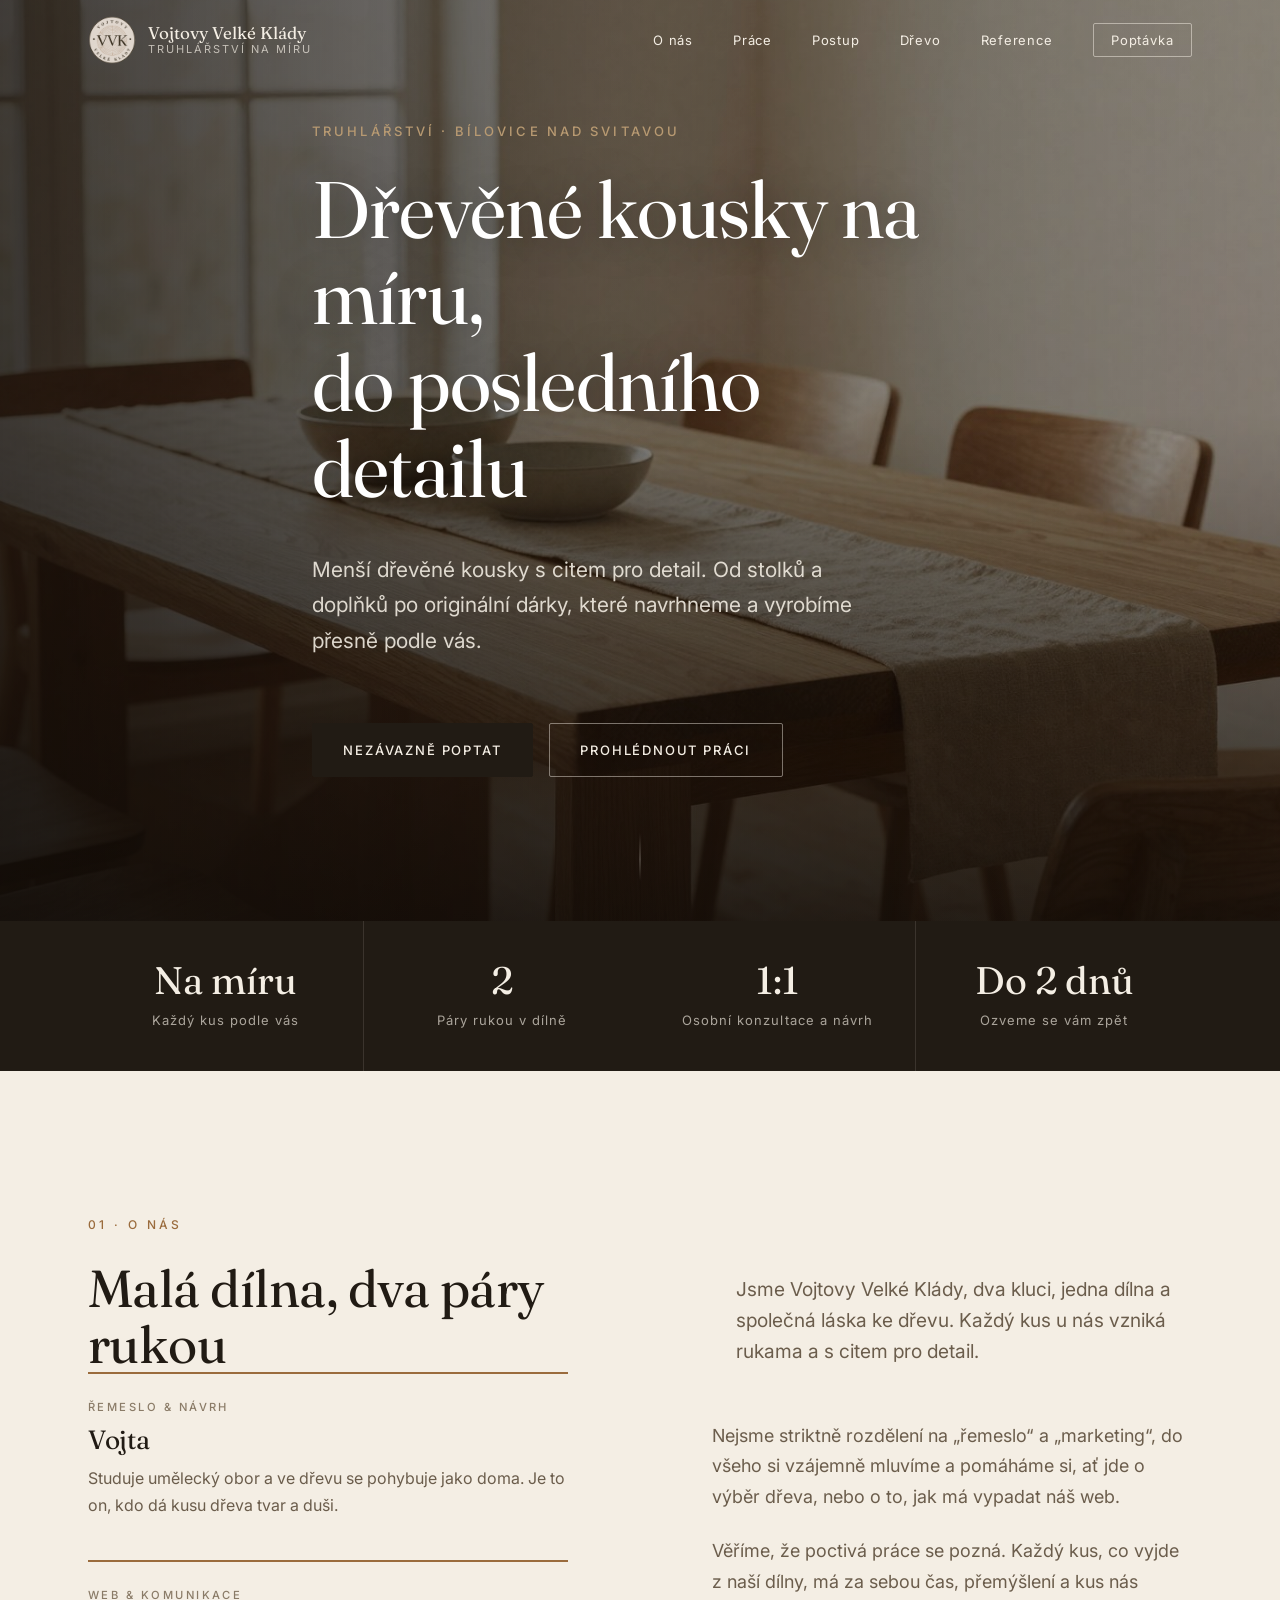
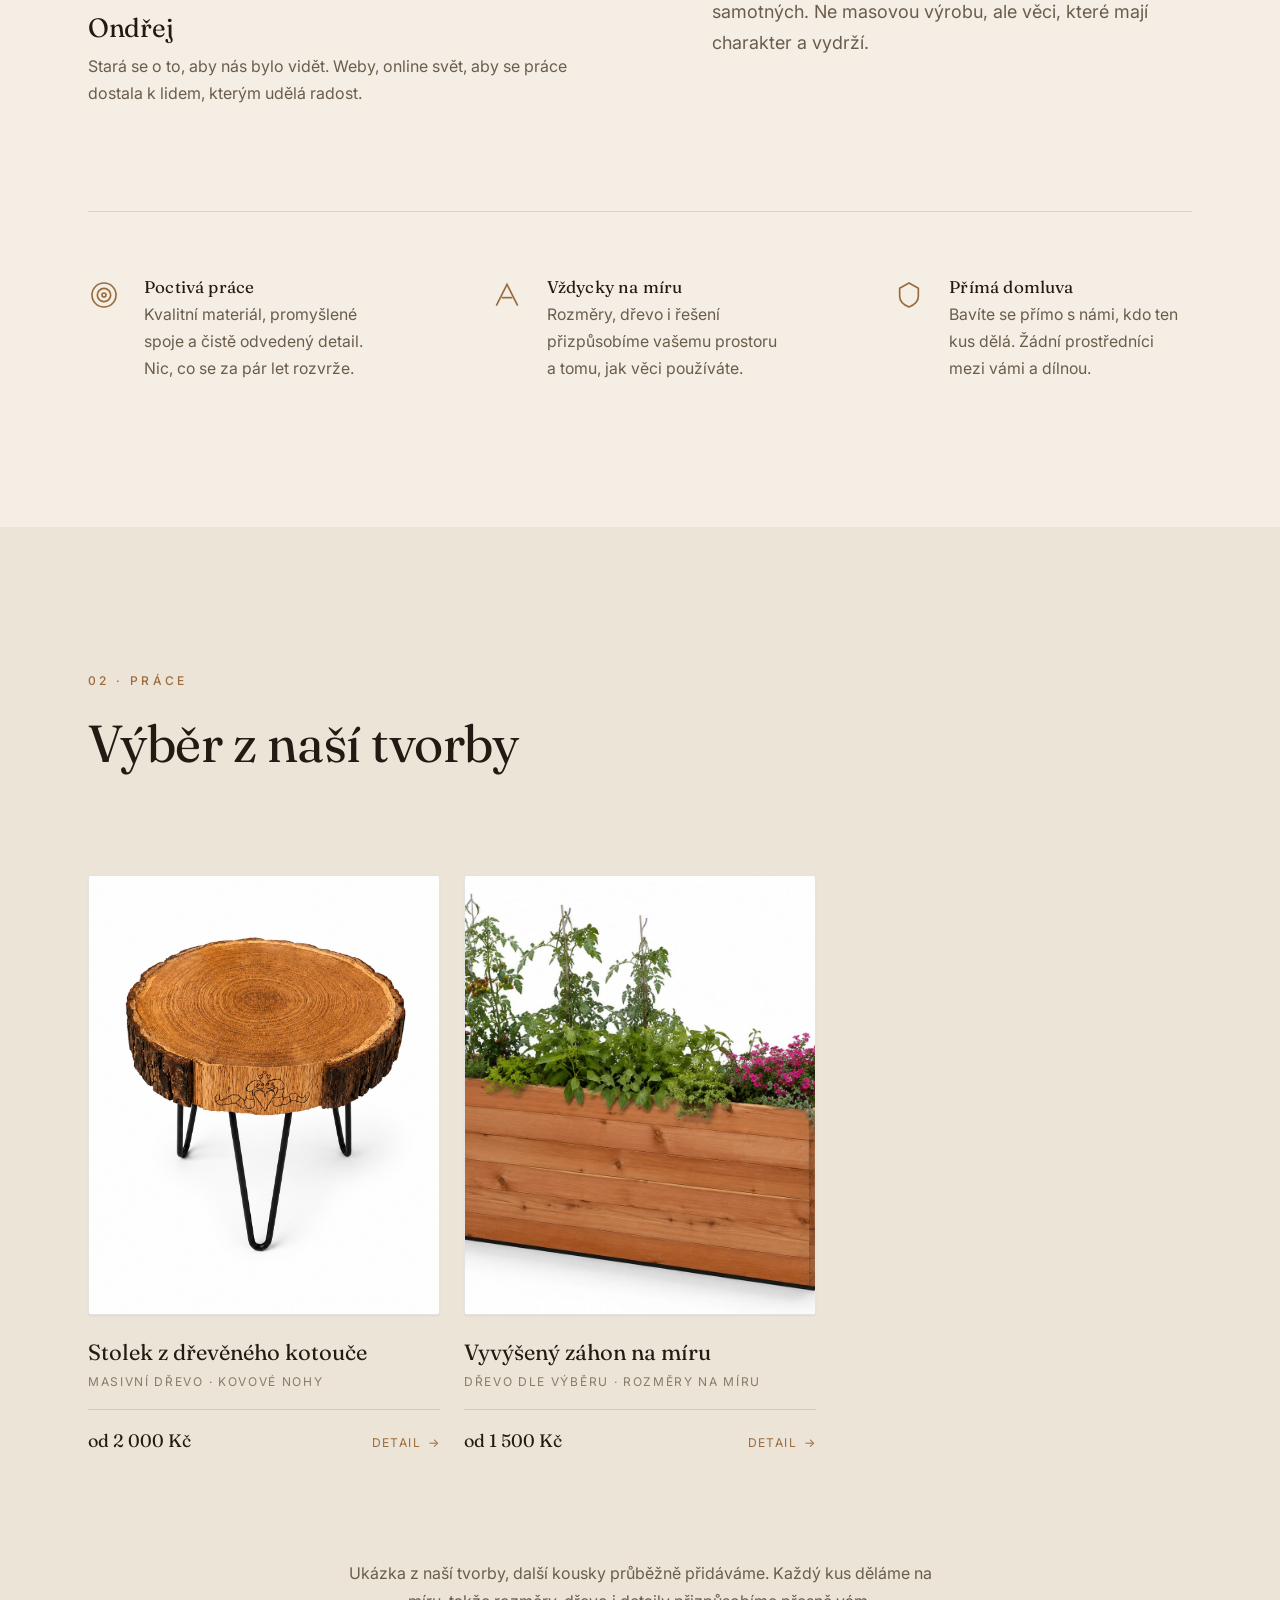
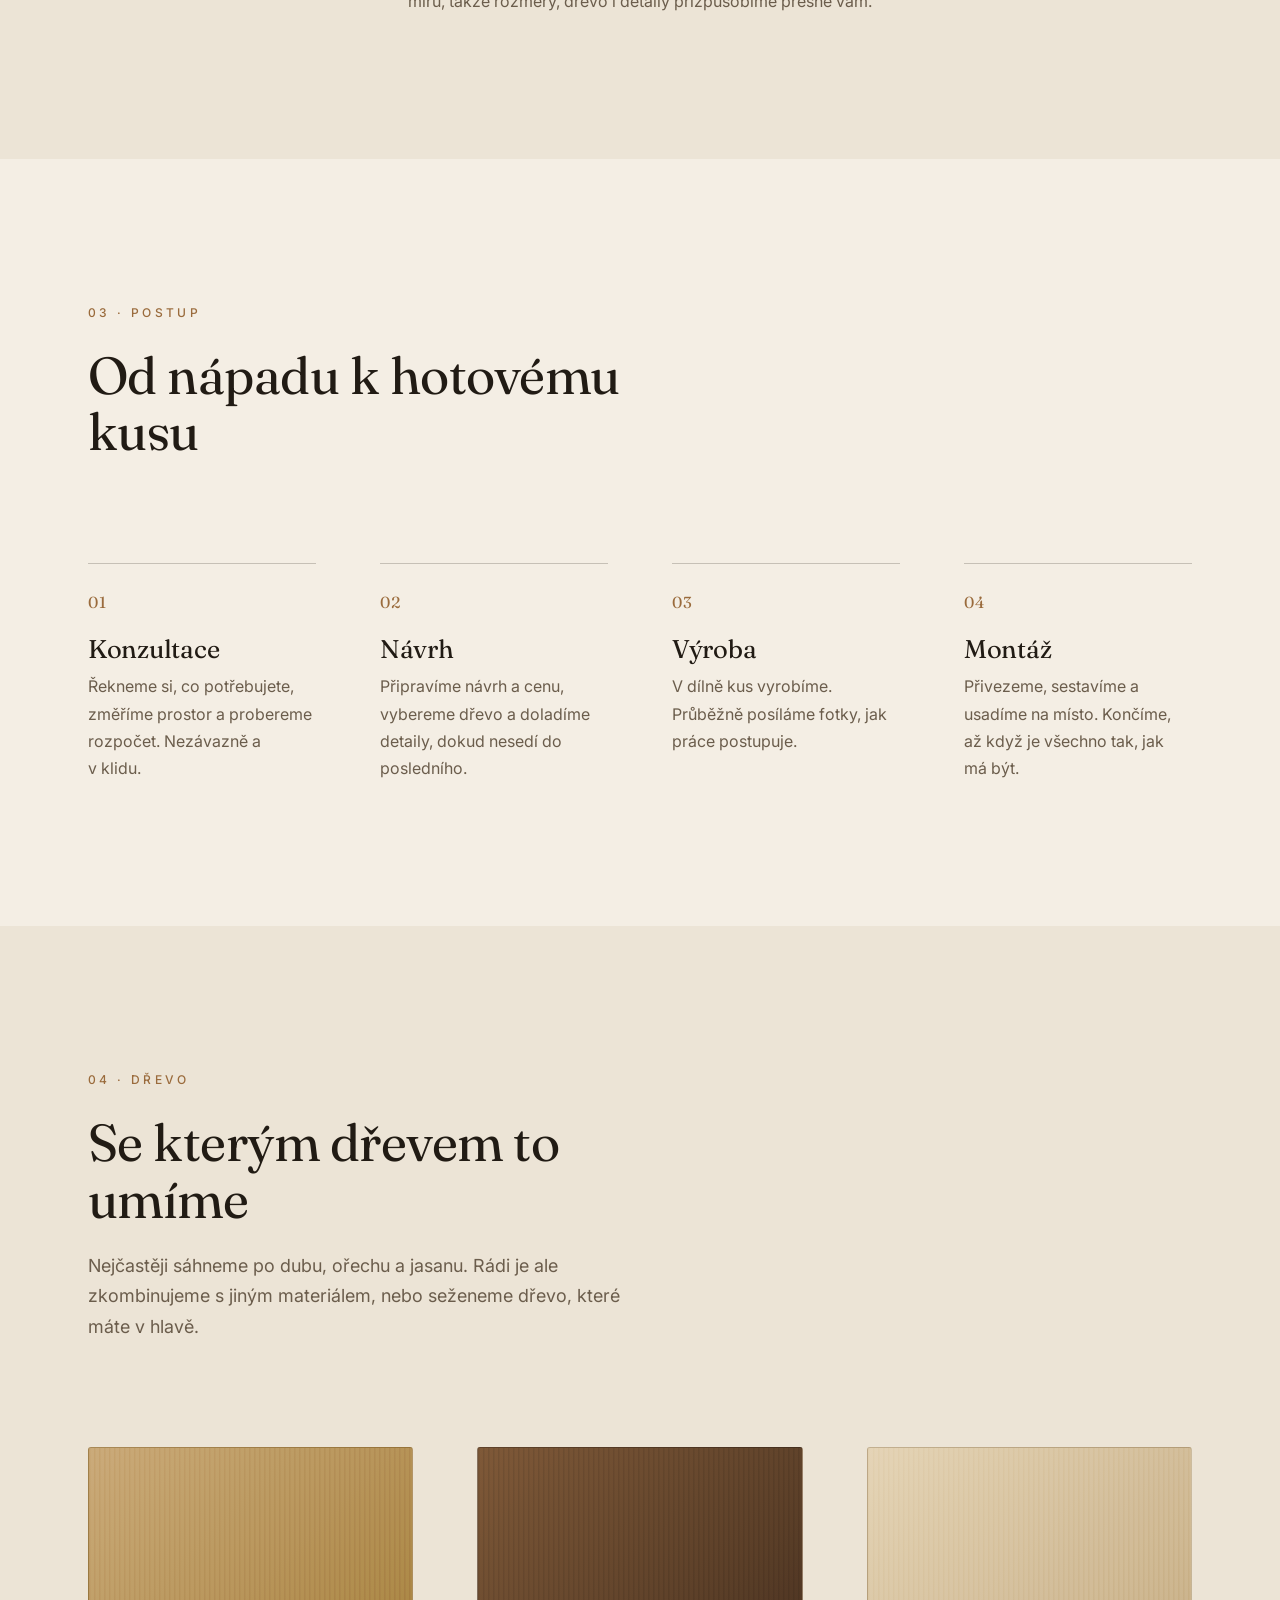
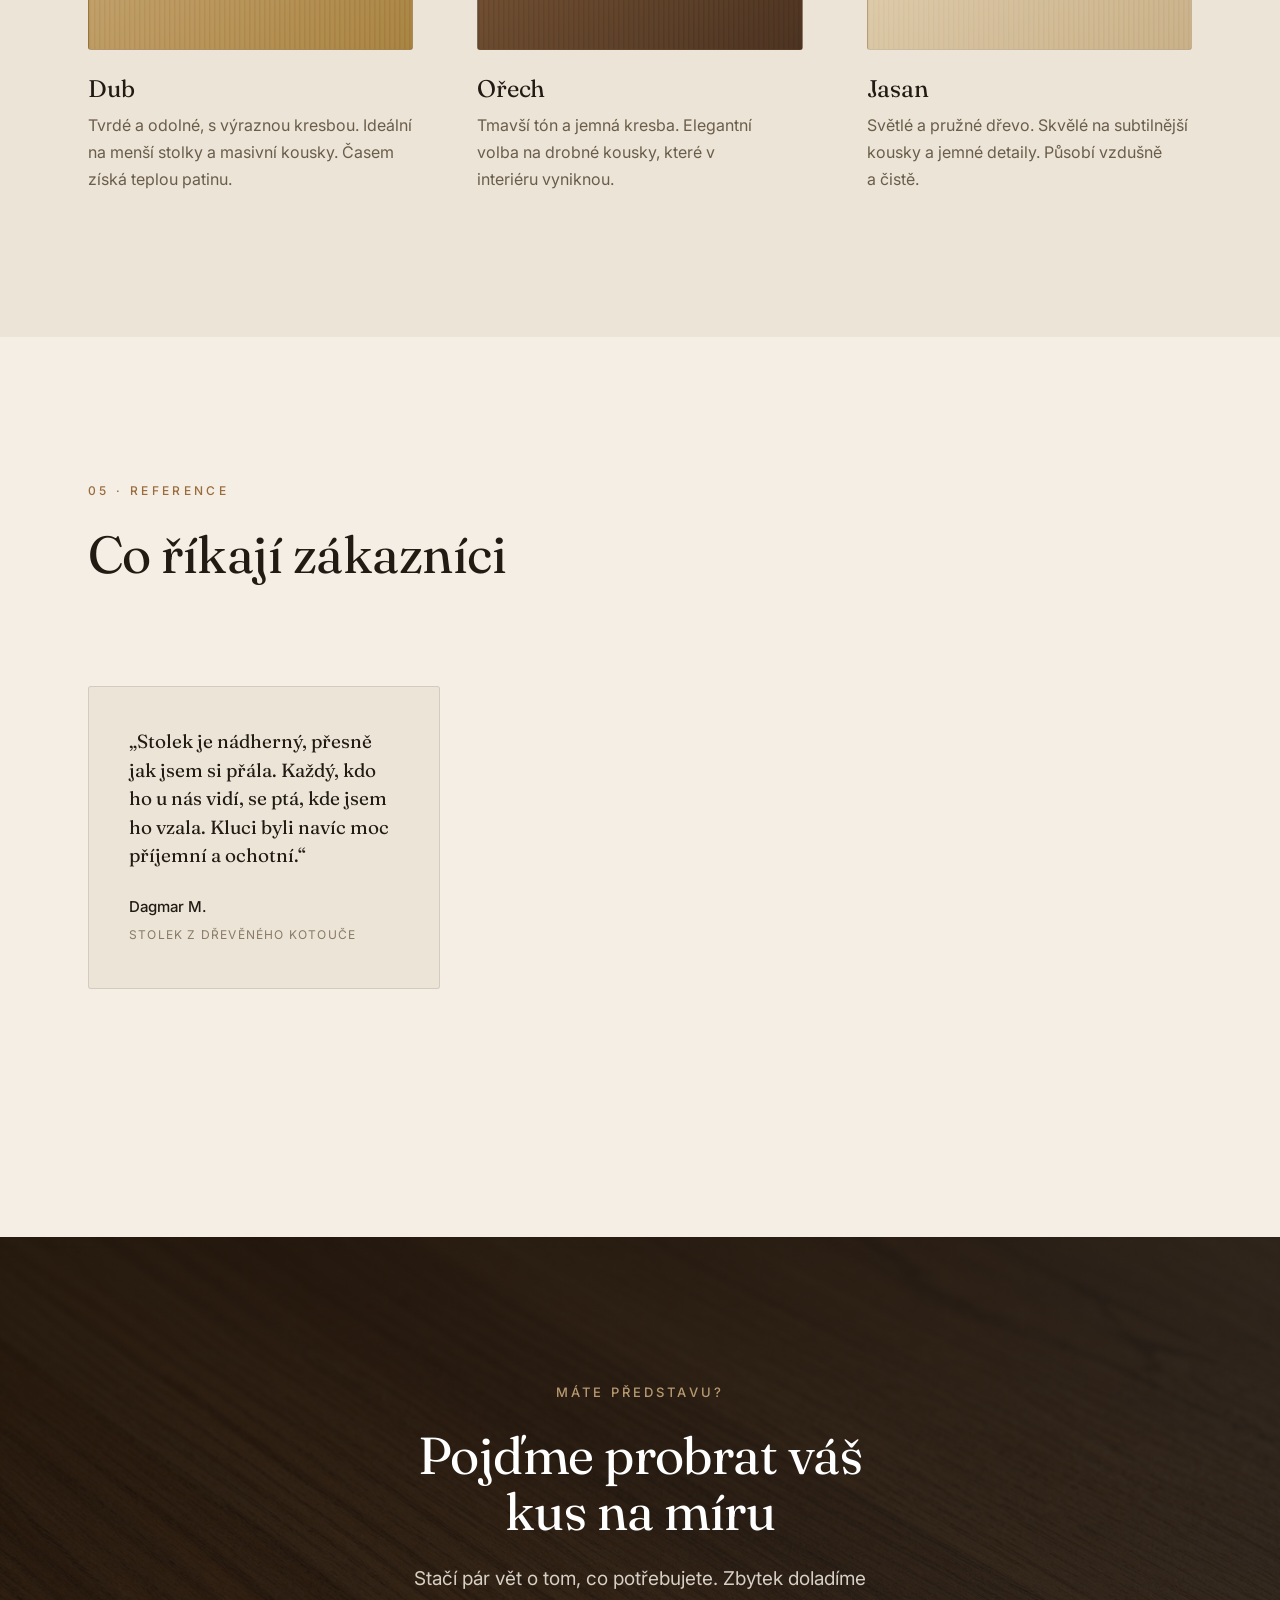
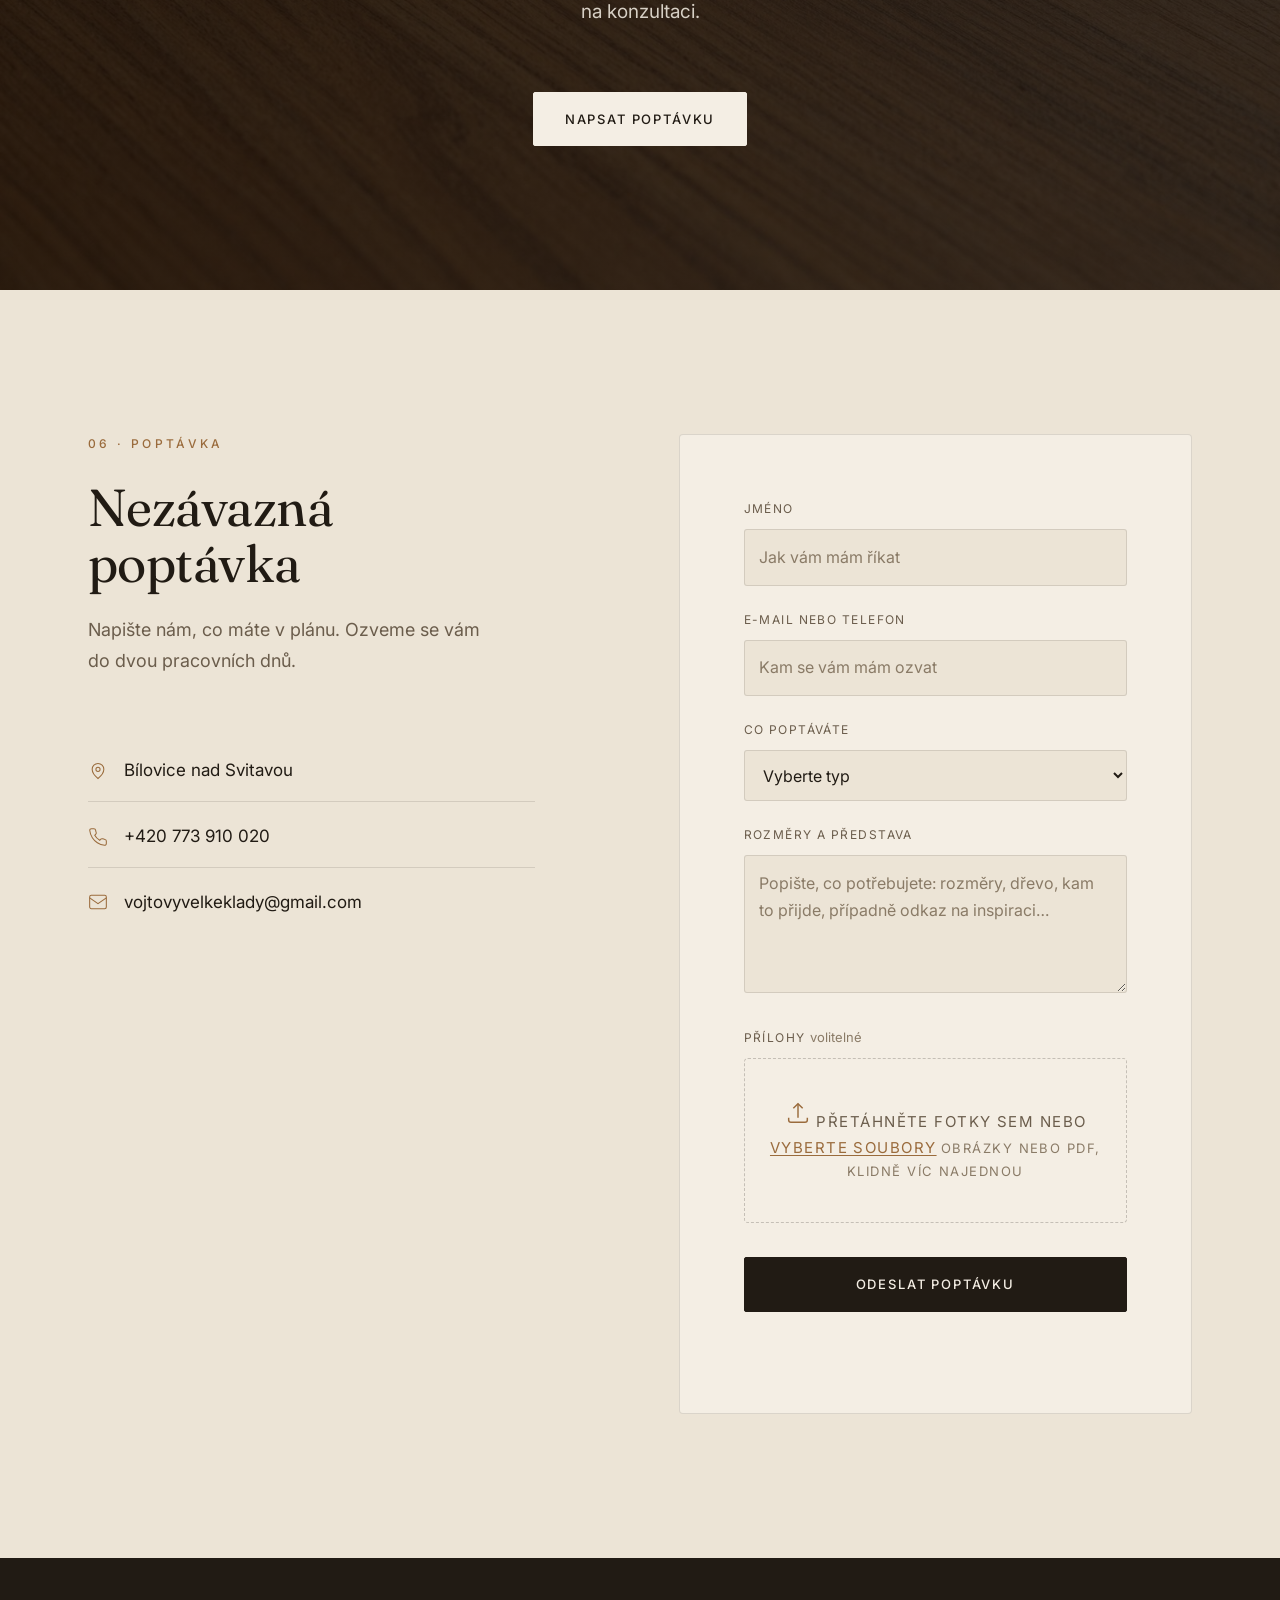
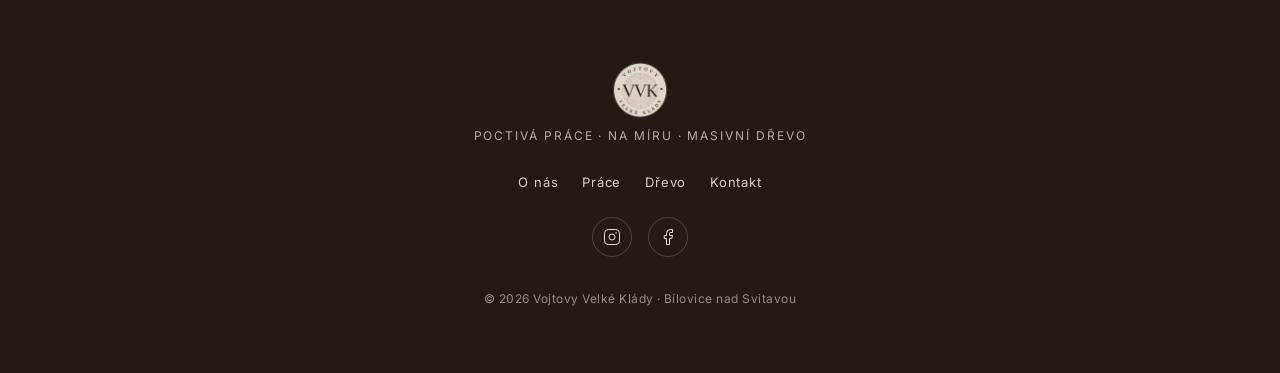
==== commit ad72bb04: "Produkt: pridat Vyvyseny zahon na miru (galerie, detail, poptavka) Material dle vyberu a vydrze, cen" ====
--- a/index.html
+++ b/index.html
@@ -186,9 +186,23 @@
               </div>
             </div>
           </article>
-        </div>
-
-        <p class="products-note reveal">Zatím ukázka jednoho z našich kousků. Další průběžně přidáváme. Každý kus děláme na míru, takže rozměry, dřevo i motiv přizpůsobíme přesně vám.</p>
+
+          <article class="product-card reveal" data-product-id="2">
+            <div class="product-image" data-open-product="2" role="button" tabindex="0" aria-label="Otevřít detail: Vyvýšený záhon na míru">
+              <img src="assets/images/image6.jpeg" alt="Vyvýšený záhon z termodřeva osázený rajčaty, bylinkami a květinami" loading="lazy">
+            </div>
+            <div class="product-info">
+              <h3><button type="button" class="product-title-btn" data-open-product="2">Vyvýšený záhon na míru</button></h3>
+              <p class="product-meta">Dřevo dle výběru · Rozměry na míru</p>
+              <div class="product-foot">
+                <span class="product-price">od 1 500 Kč</span>
+                <button class="product-link" data-open-product="2">Detail</button>
+              </div>
+            </div>
+          </article>
+        </div>
+
+        <p class="products-note reveal">Ukázka z naší tvorby, další kousky průběžně přidáváme. Každý kus děláme na míru, takže rozměry, dřevo i detaily přizpůsobíme přesně vám.</p>
       </div>
     </section>
 
@@ -322,6 +336,7 @@
               <select id="type" name="type" required>
                 <option value="">Vyberte typ</option>
                 <option value="stolek">Stolek</option>
+                <option value="zahon">Vyvýšený záhon</option>
                 <option value="dekorace">Dekorace / doplněk</option>
                 <option value="darek">Dárek na míru</option>
                 <option value="jine">Něco jiného</option>
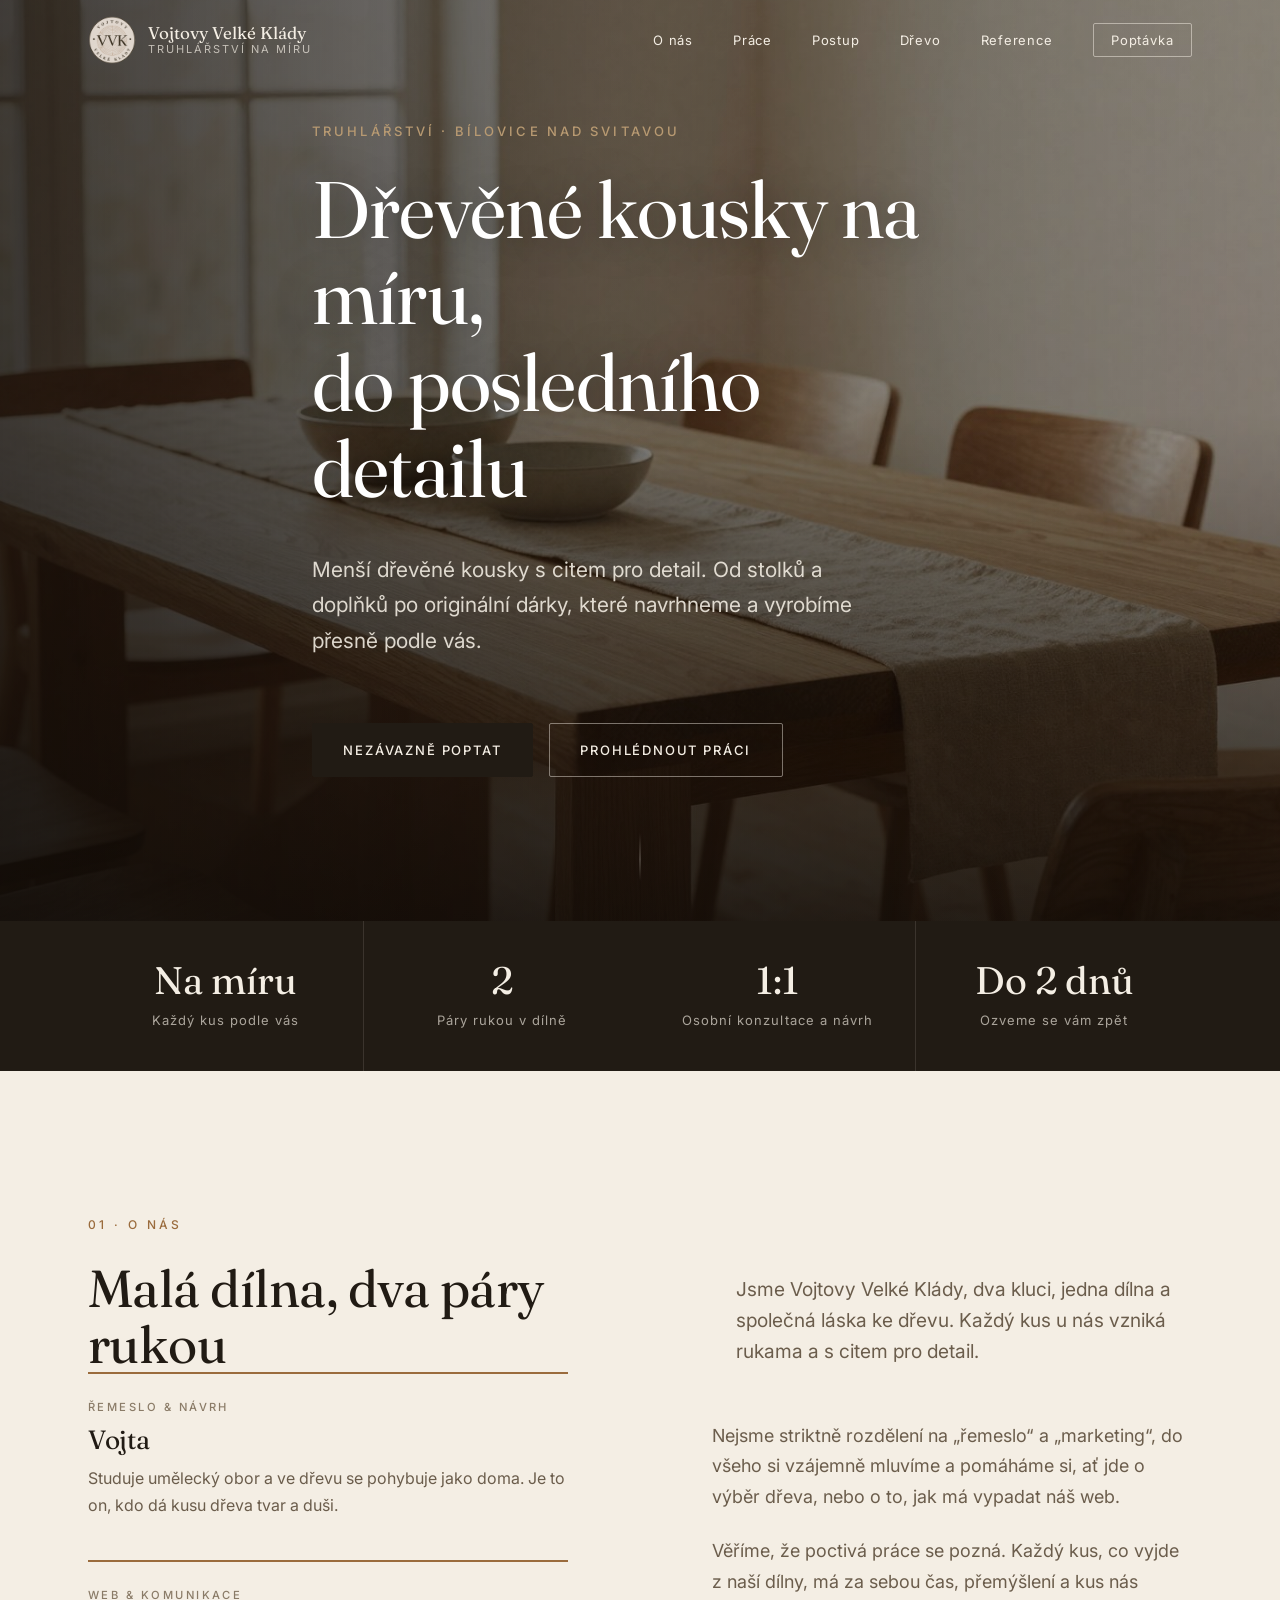
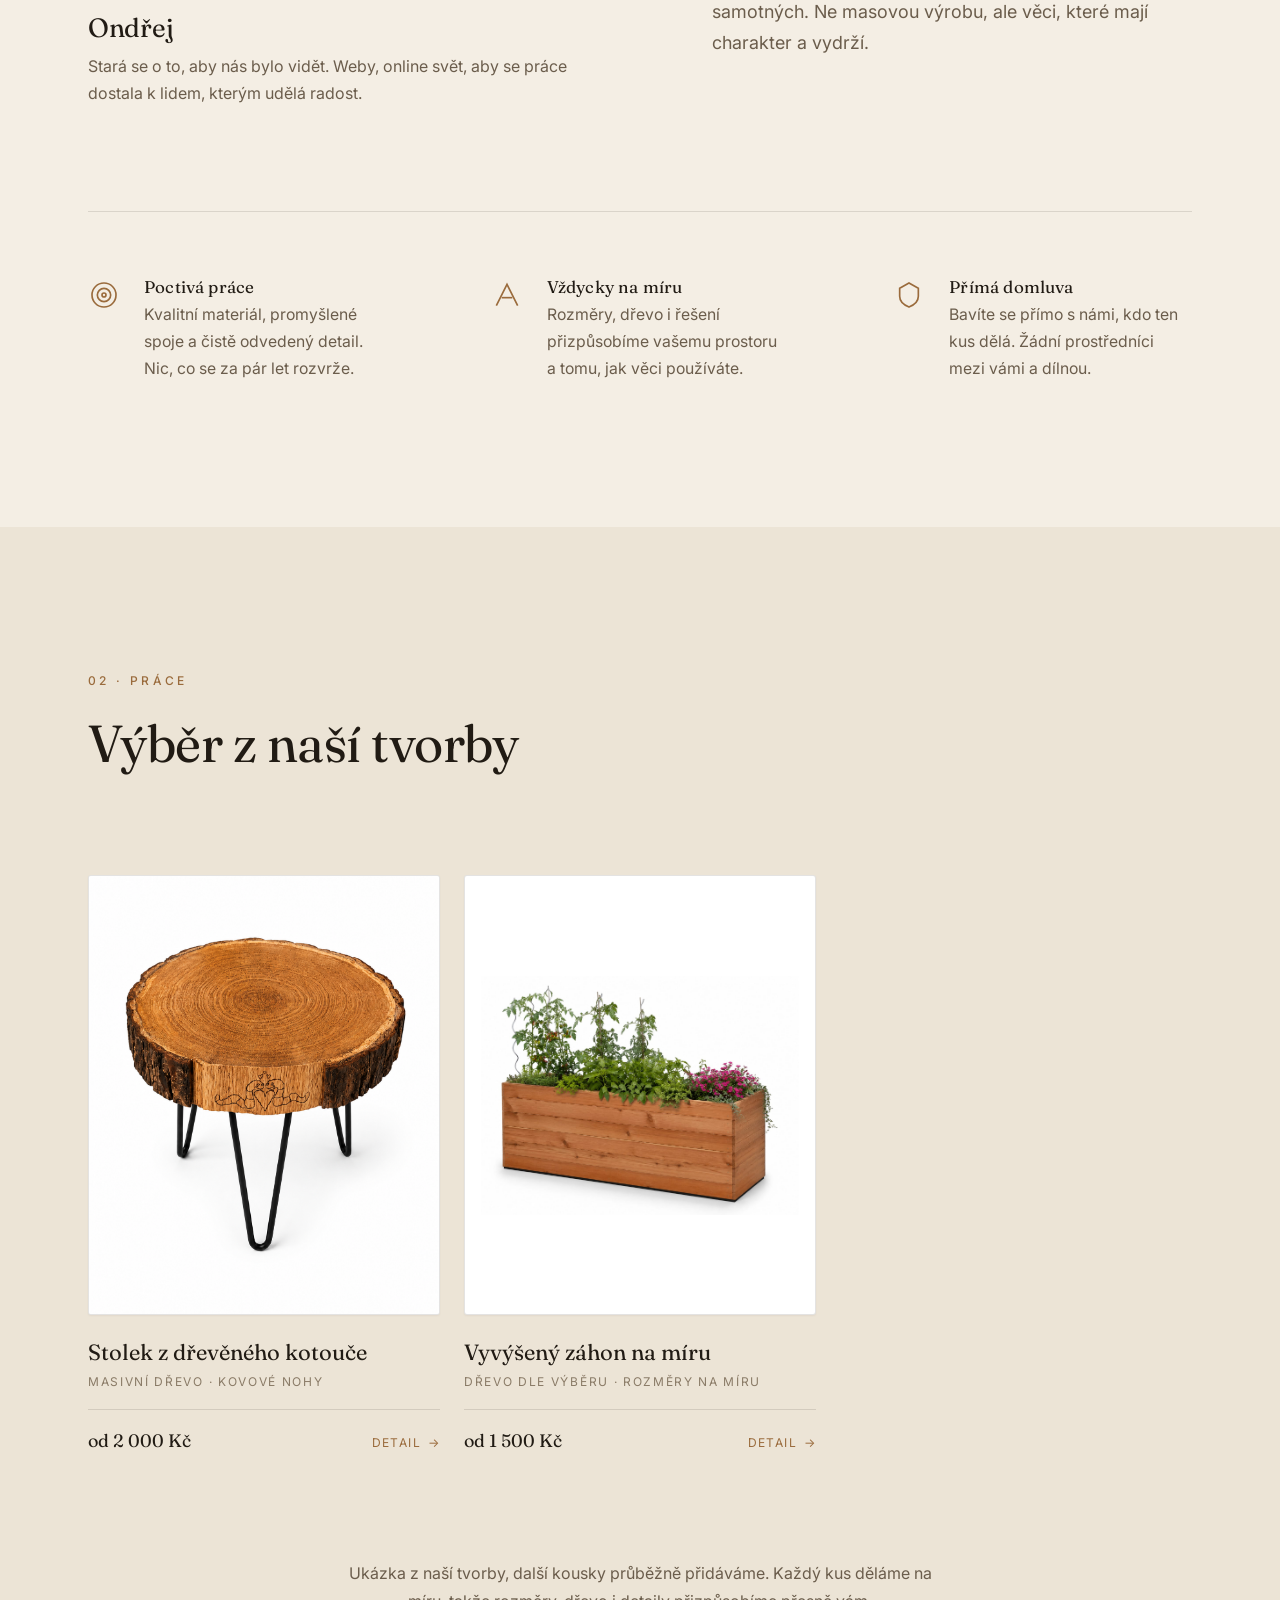
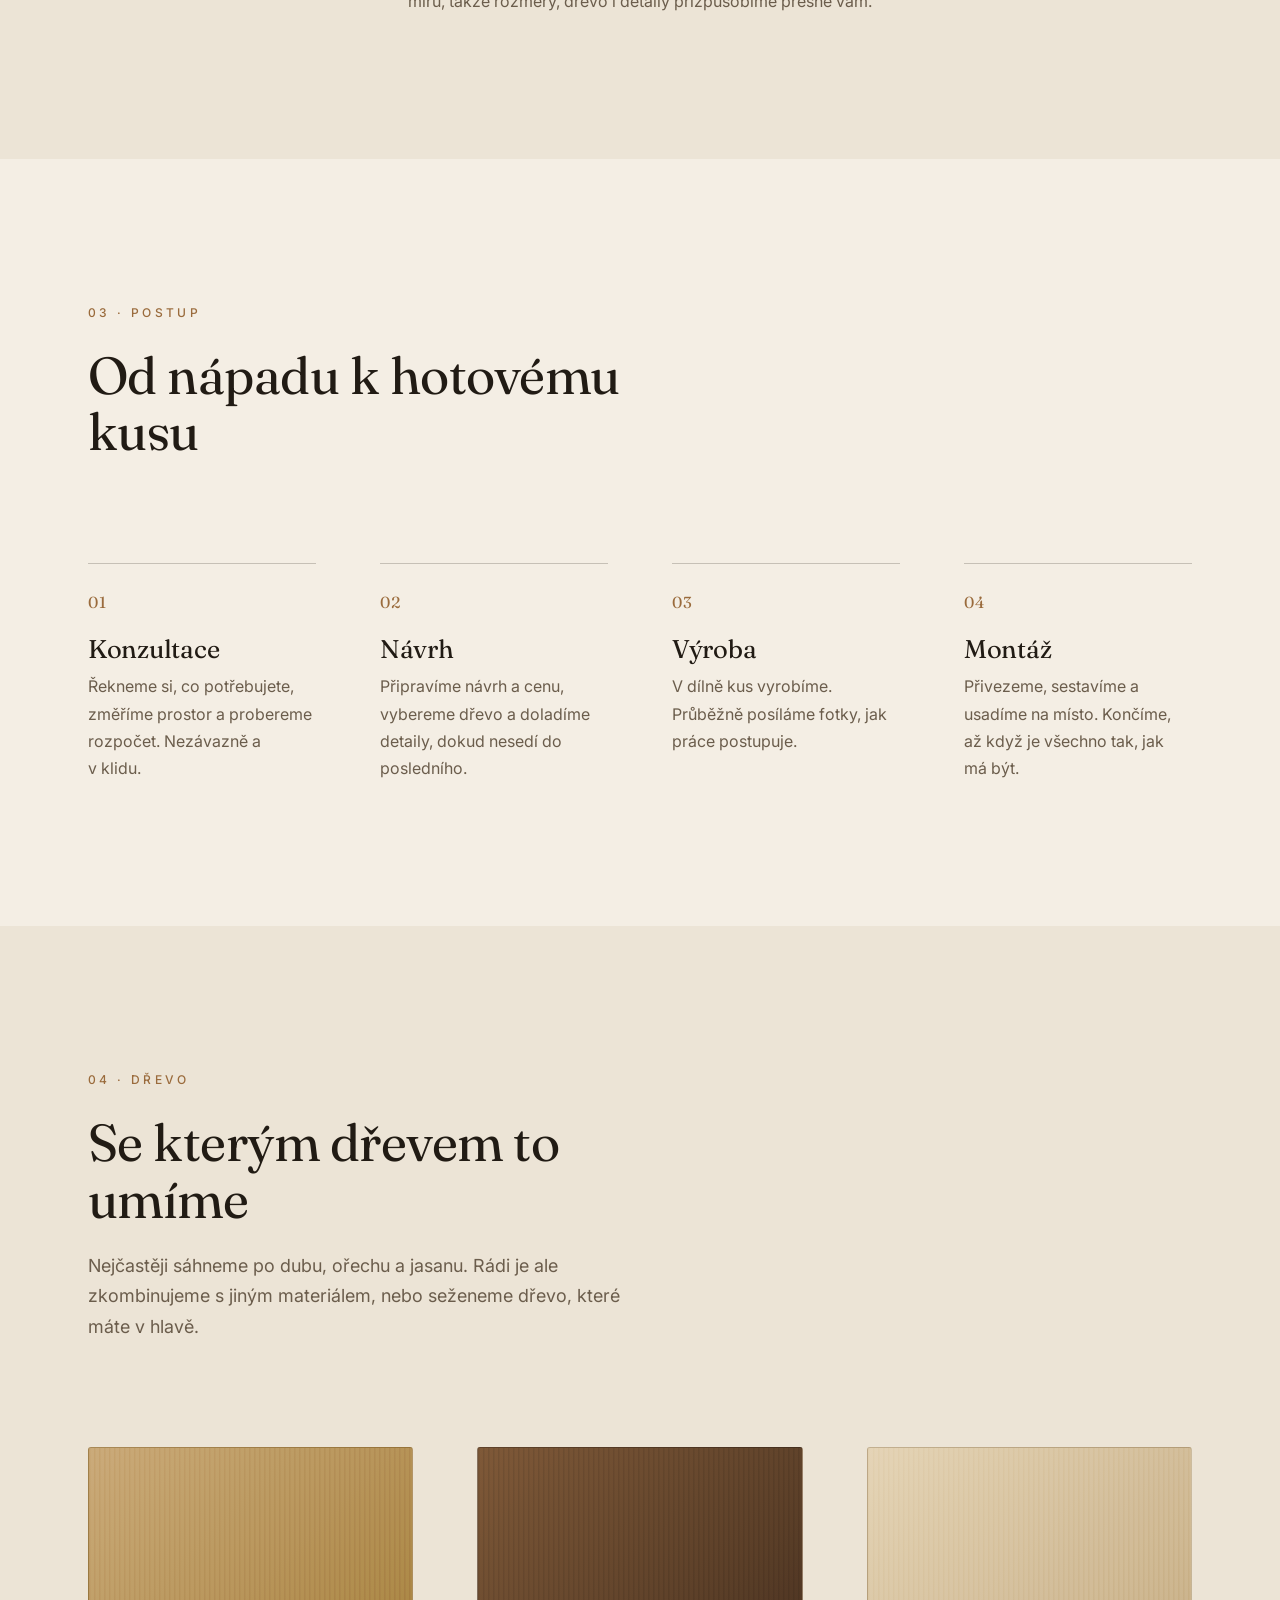
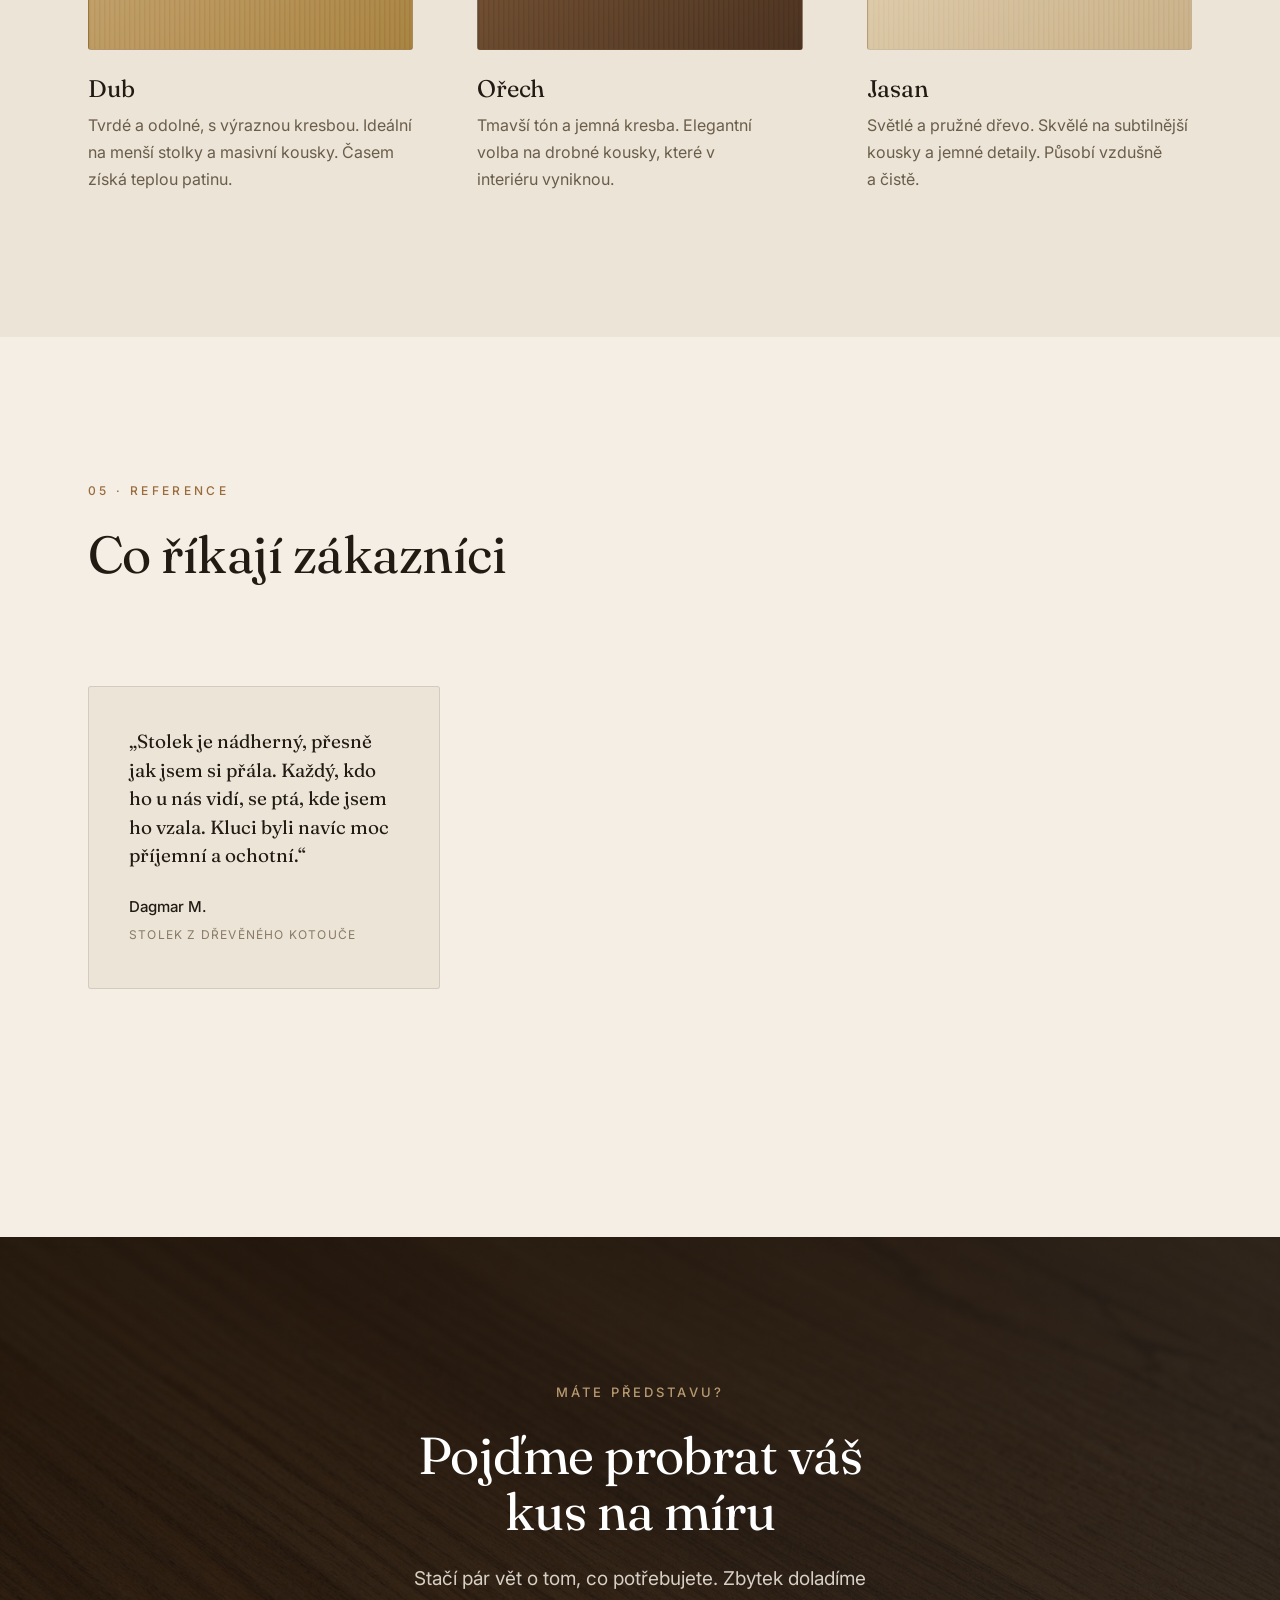
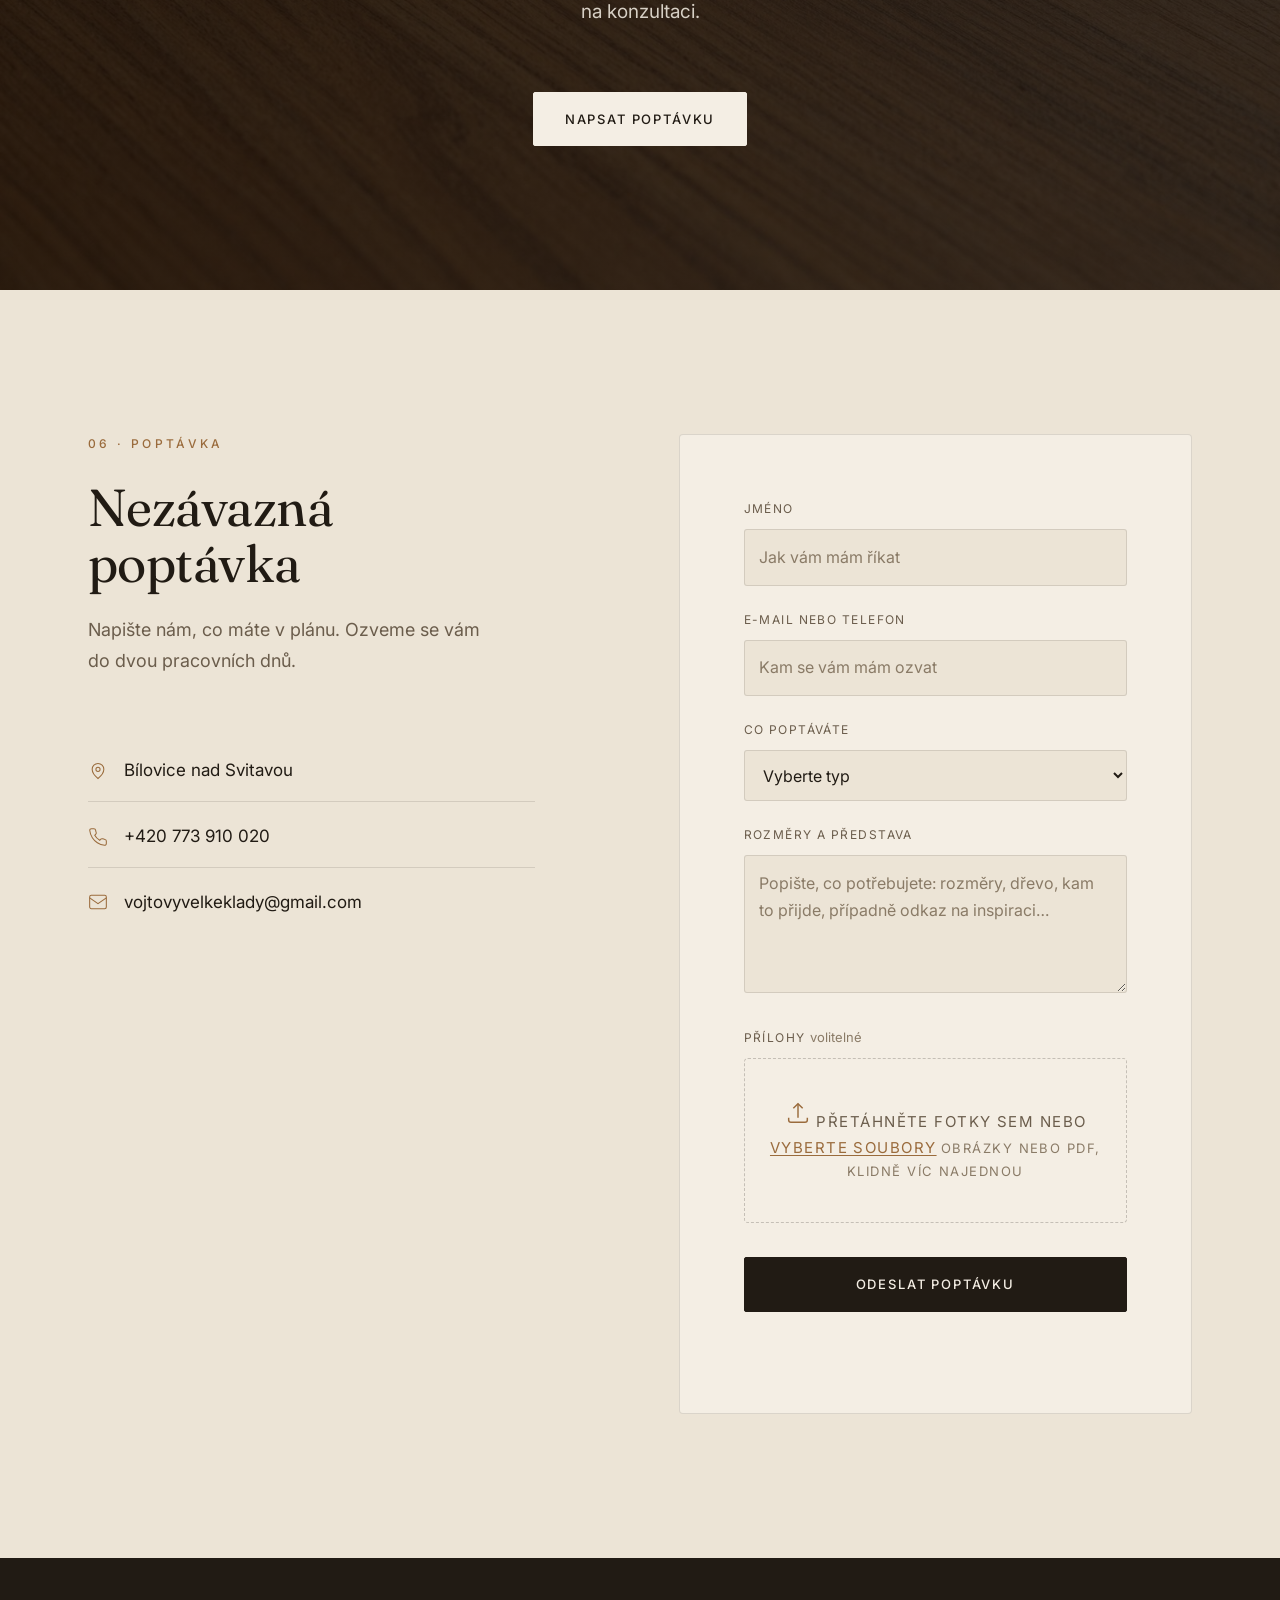
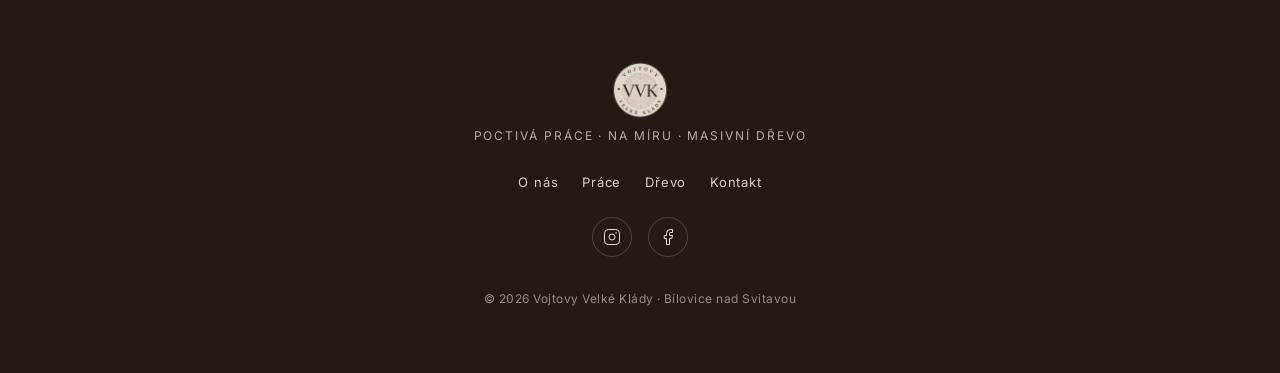
==== commit 0c291bda: "Produkt: zahon na karte cely (contain), upraveny popis stolku - Karta zahonu: siroka fotka se ukaze " ====
--- a/index.html
+++ b/index.html
@@ -188,8 +188,8 @@
           </article>
 
           <article class="product-card reveal" data-product-id="2">
-            <div class="product-image" data-open-product="2" role="button" tabindex="0" aria-label="Otevřít detail: Vyvýšený záhon na míru">
-              <img src="assets/images/image6.jpeg" alt="Vyvýšený záhon z termodřeva osázený rajčaty, bylinkami a květinami" loading="lazy">
+            <div class="product-image product-image--full" data-open-product="2" role="button" tabindex="0" aria-label="Otevřít detail: Vyvýšený záhon na míru">
+              <img src="assets/images/image6.jpeg" alt="Vyvýšený záhon osázený rajčaty, bylinkami a květinami" loading="lazy">
             </div>
             <div class="product-info">
               <h3><button type="button" class="product-title-btn" data-open-product="2">Vyvýšený záhon na míru</button></h3>
--- a/css/styles.css
+++ b/css/styles.css
@@ -735,6 +735,10 @@
 
 .product-card:hover .product-image img { transform: scale(1.05); }
 
+/* Široké fotky (např. vyvýšený záhon) ukázat celé, ne oříznuté */
+.product-image--full img { object-fit: contain; padding: var(--space-sm); }
+.product-card:hover .product-image--full img { transform: scale(1.03); }
+
 .product-info {
   padding: var(--space-md) 0 0;
 }
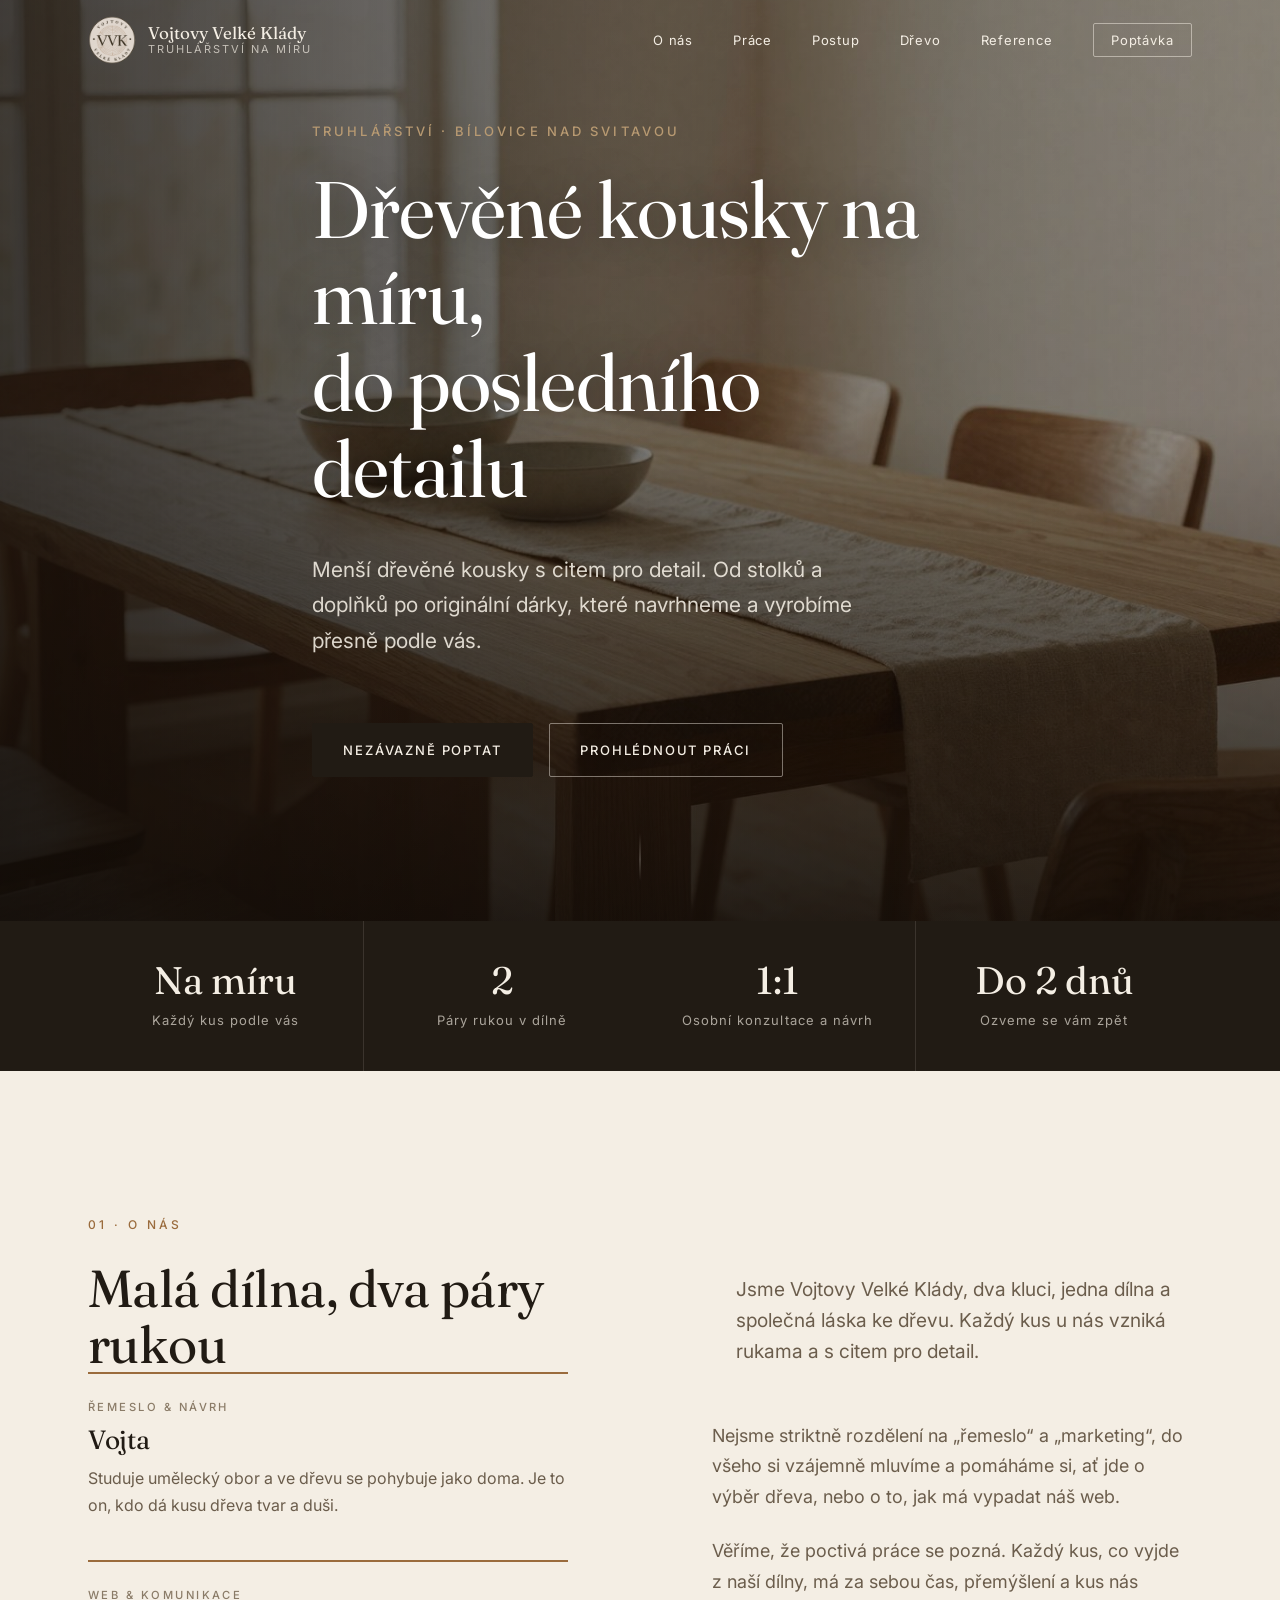
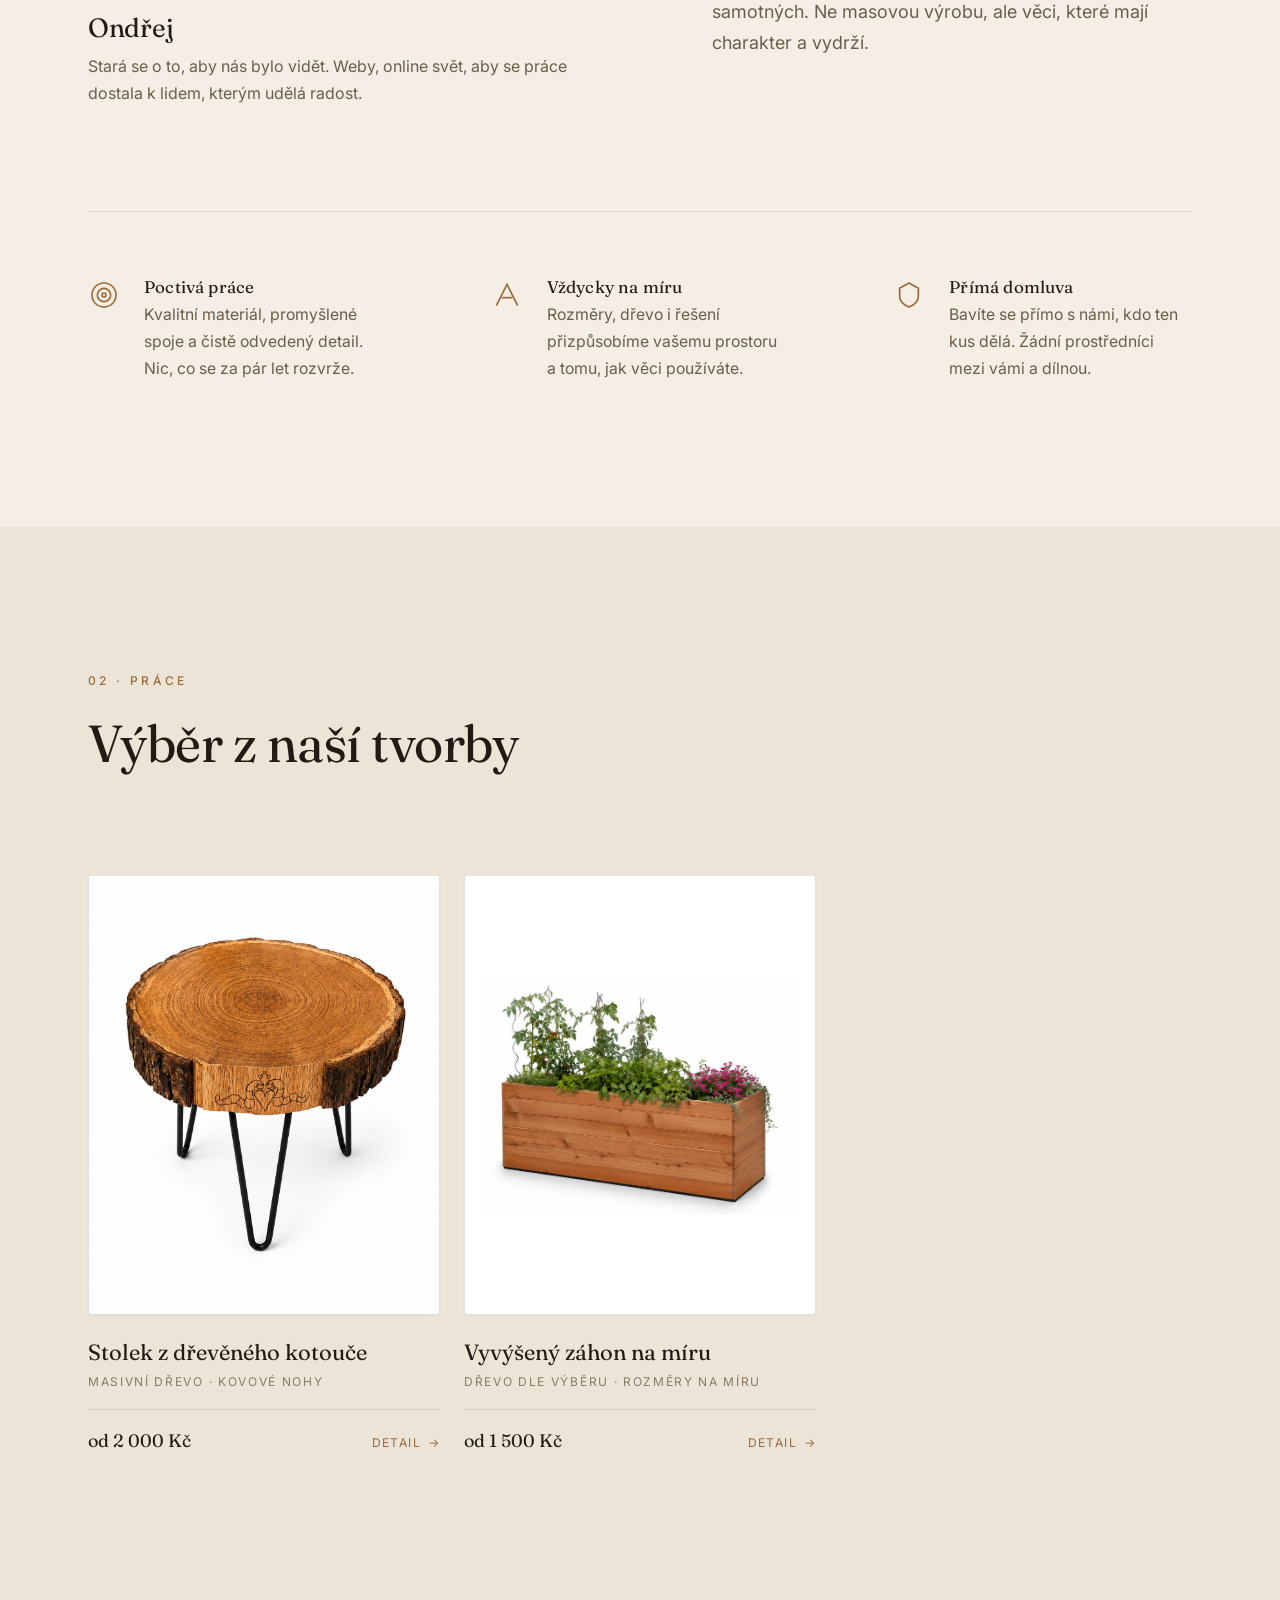
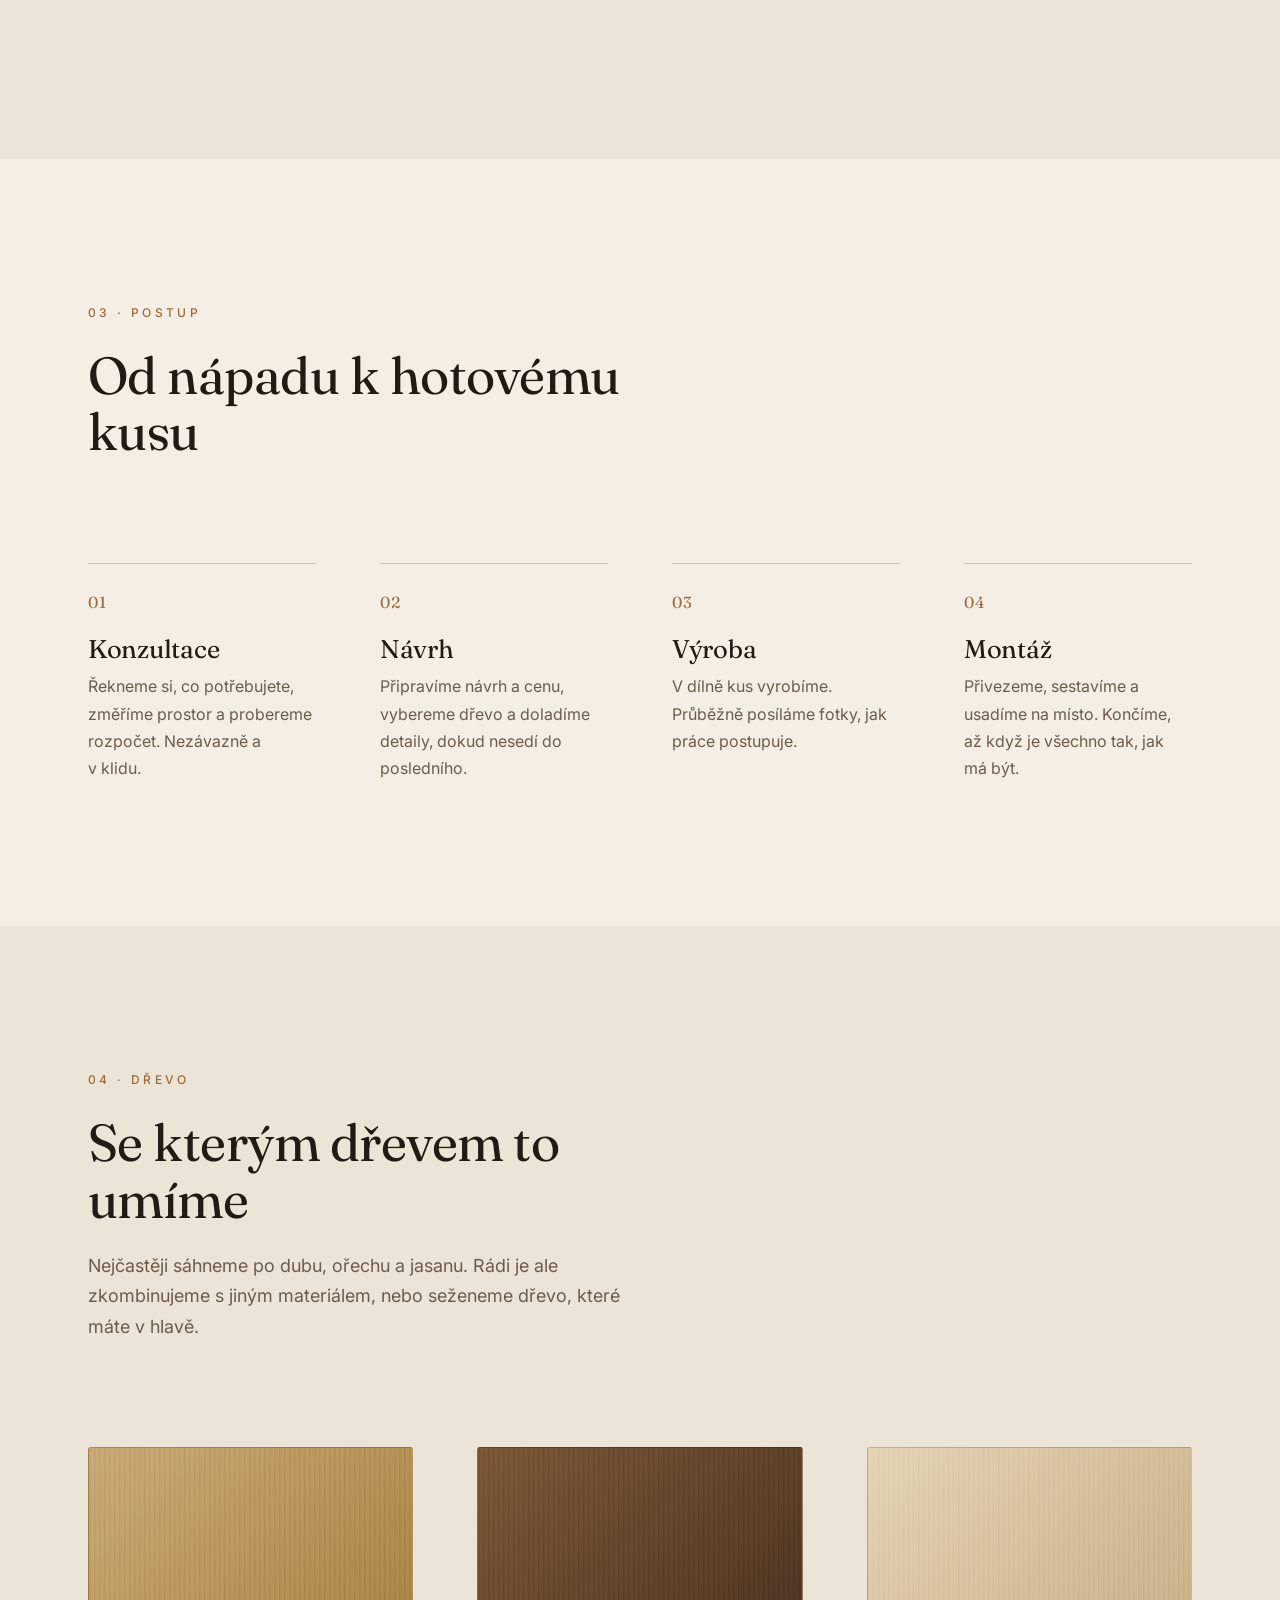
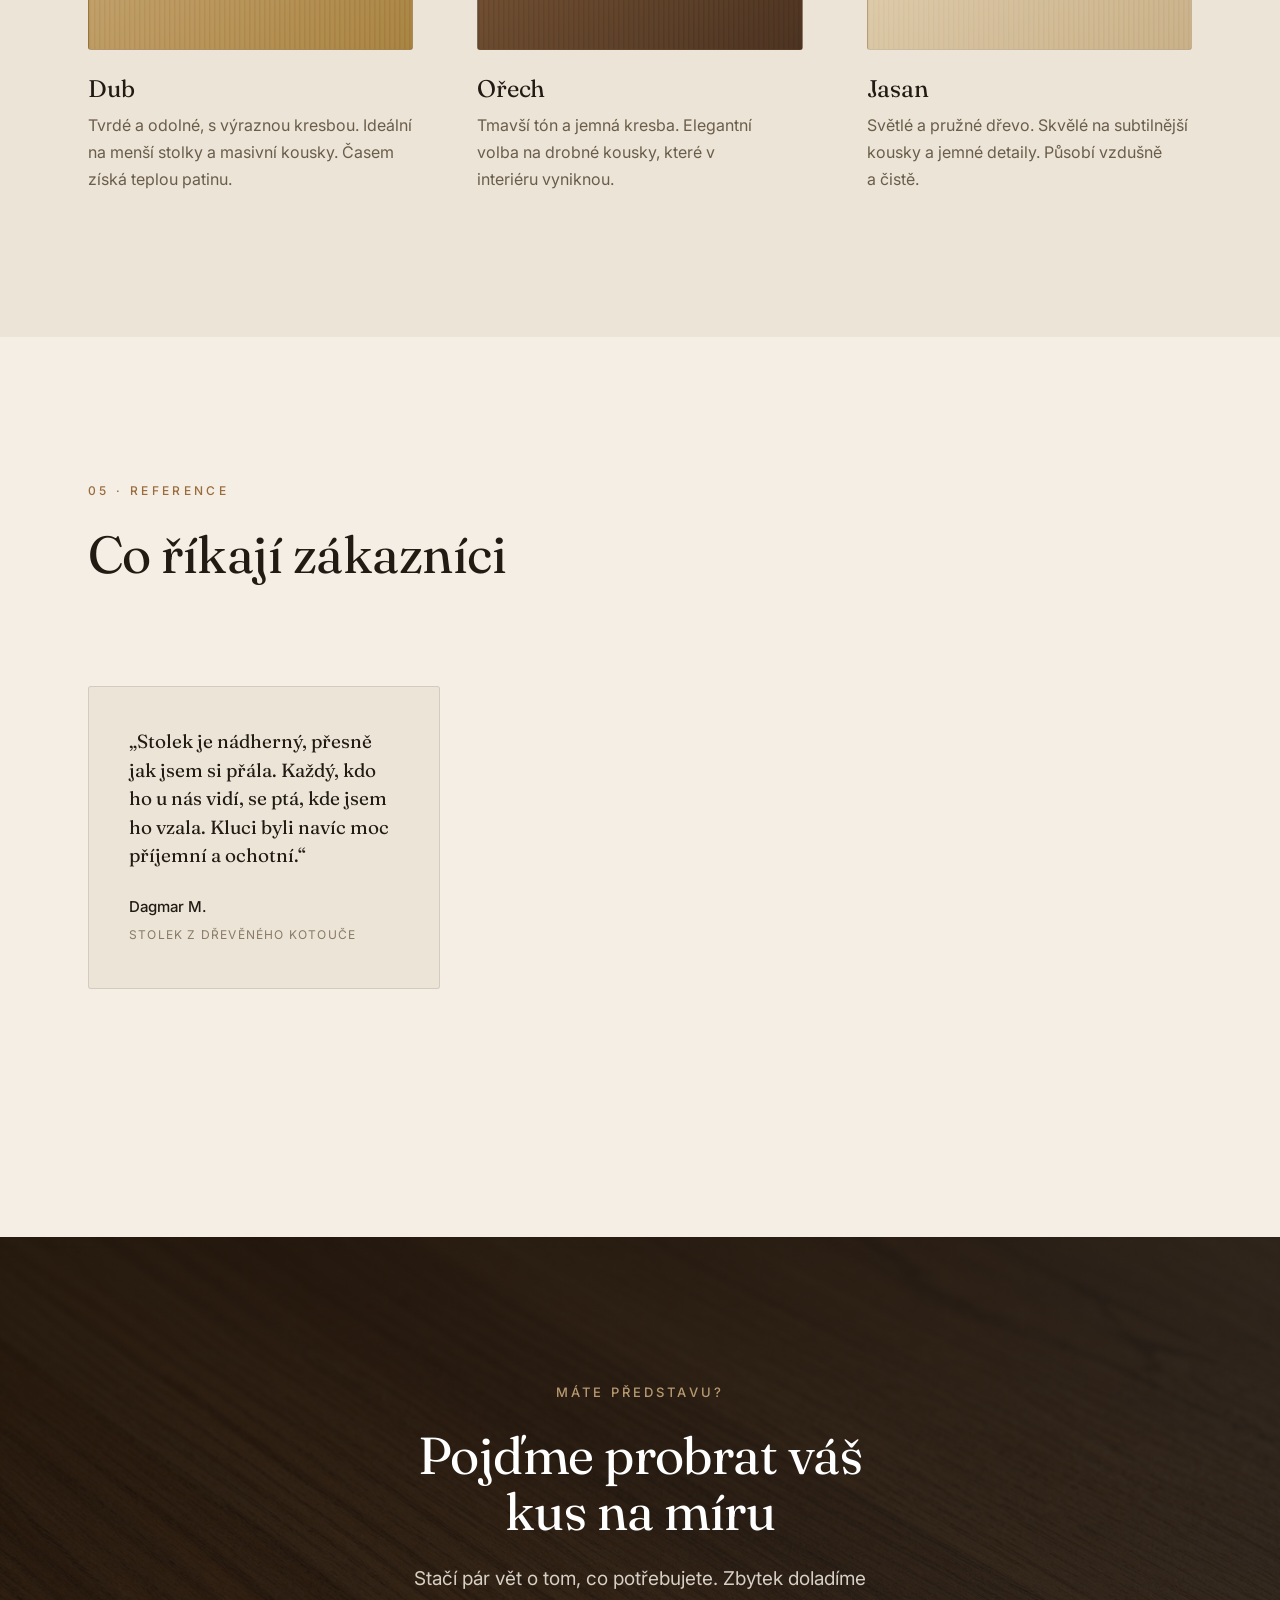
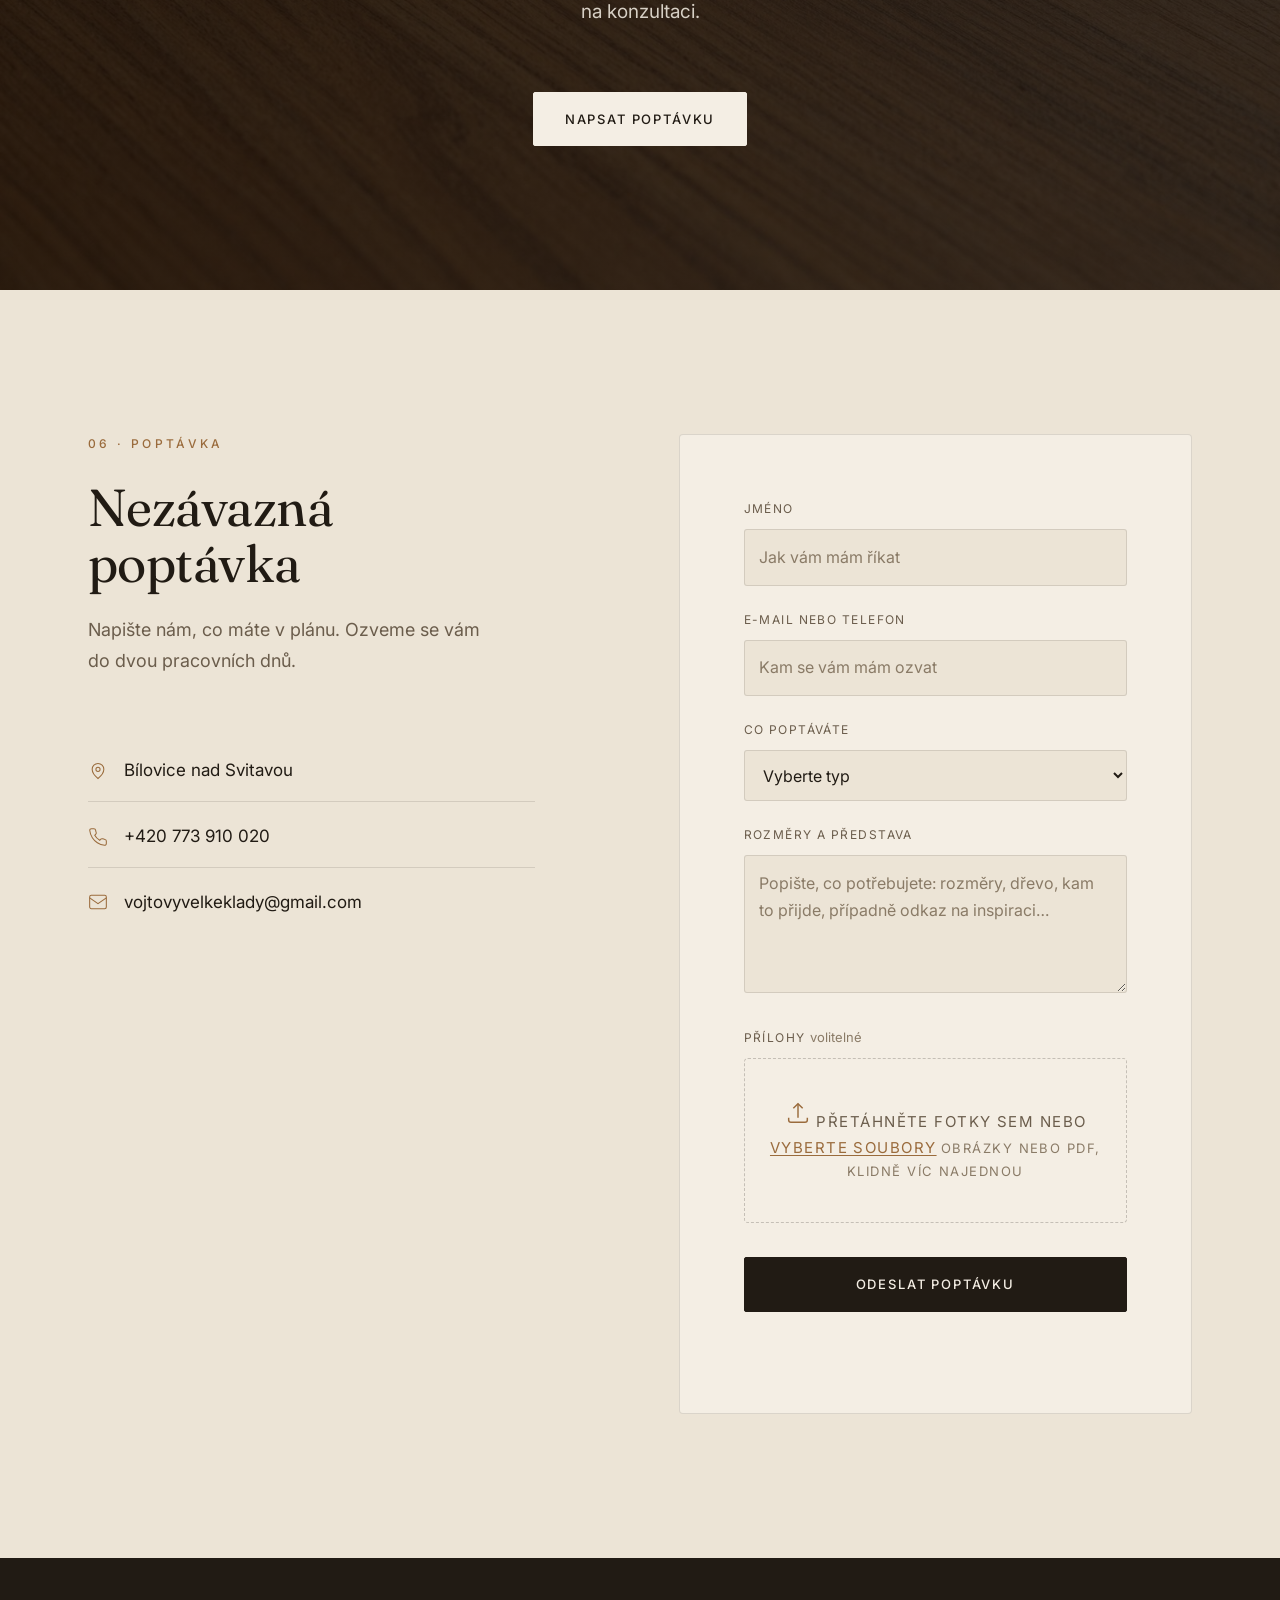
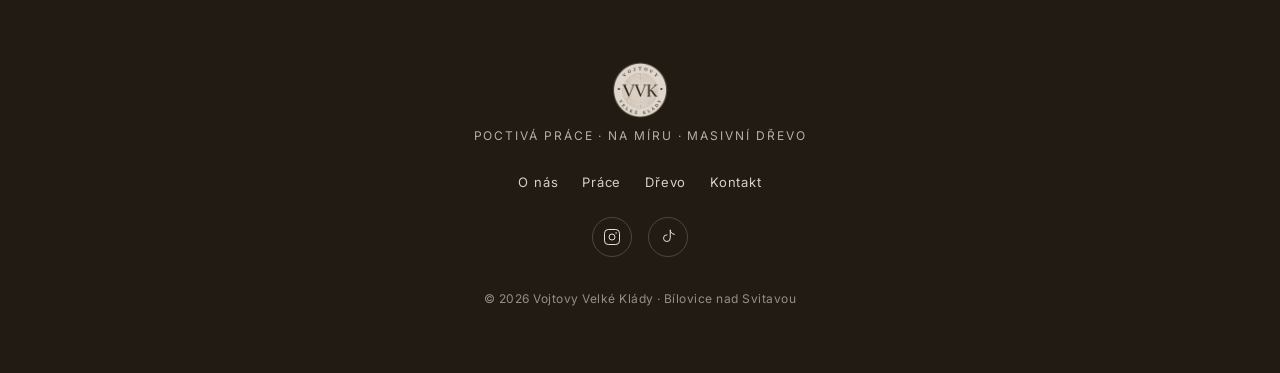
==== commit b7eba9ca: "Paticka: Instagram odkaz, Facebook nahrazen TikTokem Co-Authored-By: Claude Opus 4.8 <noreply@anthro" ====
--- a/index.html
+++ b/index.html
@@ -379,11 +379,11 @@
         <a href="#kontakt">Kontakt</a>
       </nav>
       <div class="footer-social">
-        <a href="#" aria-label="Instagram" class="social-link">
+        <a href="https://www.instagram.com/vojtovyklady" target="_blank" rel="noopener" aria-label="Instagram" class="social-link">
           <svg viewBox="0 0 24 24" fill="none" stroke="currentColor" stroke-width="1.25" aria-hidden="true"><rect x="2" y="2" width="20" height="20" rx="5"/><circle cx="12" cy="12" r="4"/><circle cx="17.5" cy="6.5" r="1" fill="currentColor" stroke="none"/></svg>
         </a>
-        <a href="#" aria-label="Facebook" class="social-link">
-          <svg viewBox="0 0 24 24" fill="none" stroke="currentColor" stroke-width="1.25" aria-hidden="true"><path d="M18 2h-3a5 5 0 0 0-5 5v3H7v4h3v8h4v-8h3l1-4h-4V7a1 1 0 0 1 1-1h3z"/></svg>
+        <a href="https://www.tiktok.com/@vojtovyklady" target="_blank" rel="noopener" aria-label="TikTok" class="social-link">
+          <svg viewBox="0 0 24 24" fill="none" stroke="currentColor" stroke-width="1.25" stroke-linecap="round" stroke-linejoin="round" aria-hidden="true"><path d="M15 3v10.5a4.5 4.5 0 1 1-4.5-4.5"/><path d="M15 3a5.5 5.5 0 0 0 5.5 5.5"/></svg>
         </a>
       </div>
       <p class="footer-copy">&copy; <span id="year"></span> Vojtovy Velké Klády · Bílovice nad Svitavou</p>
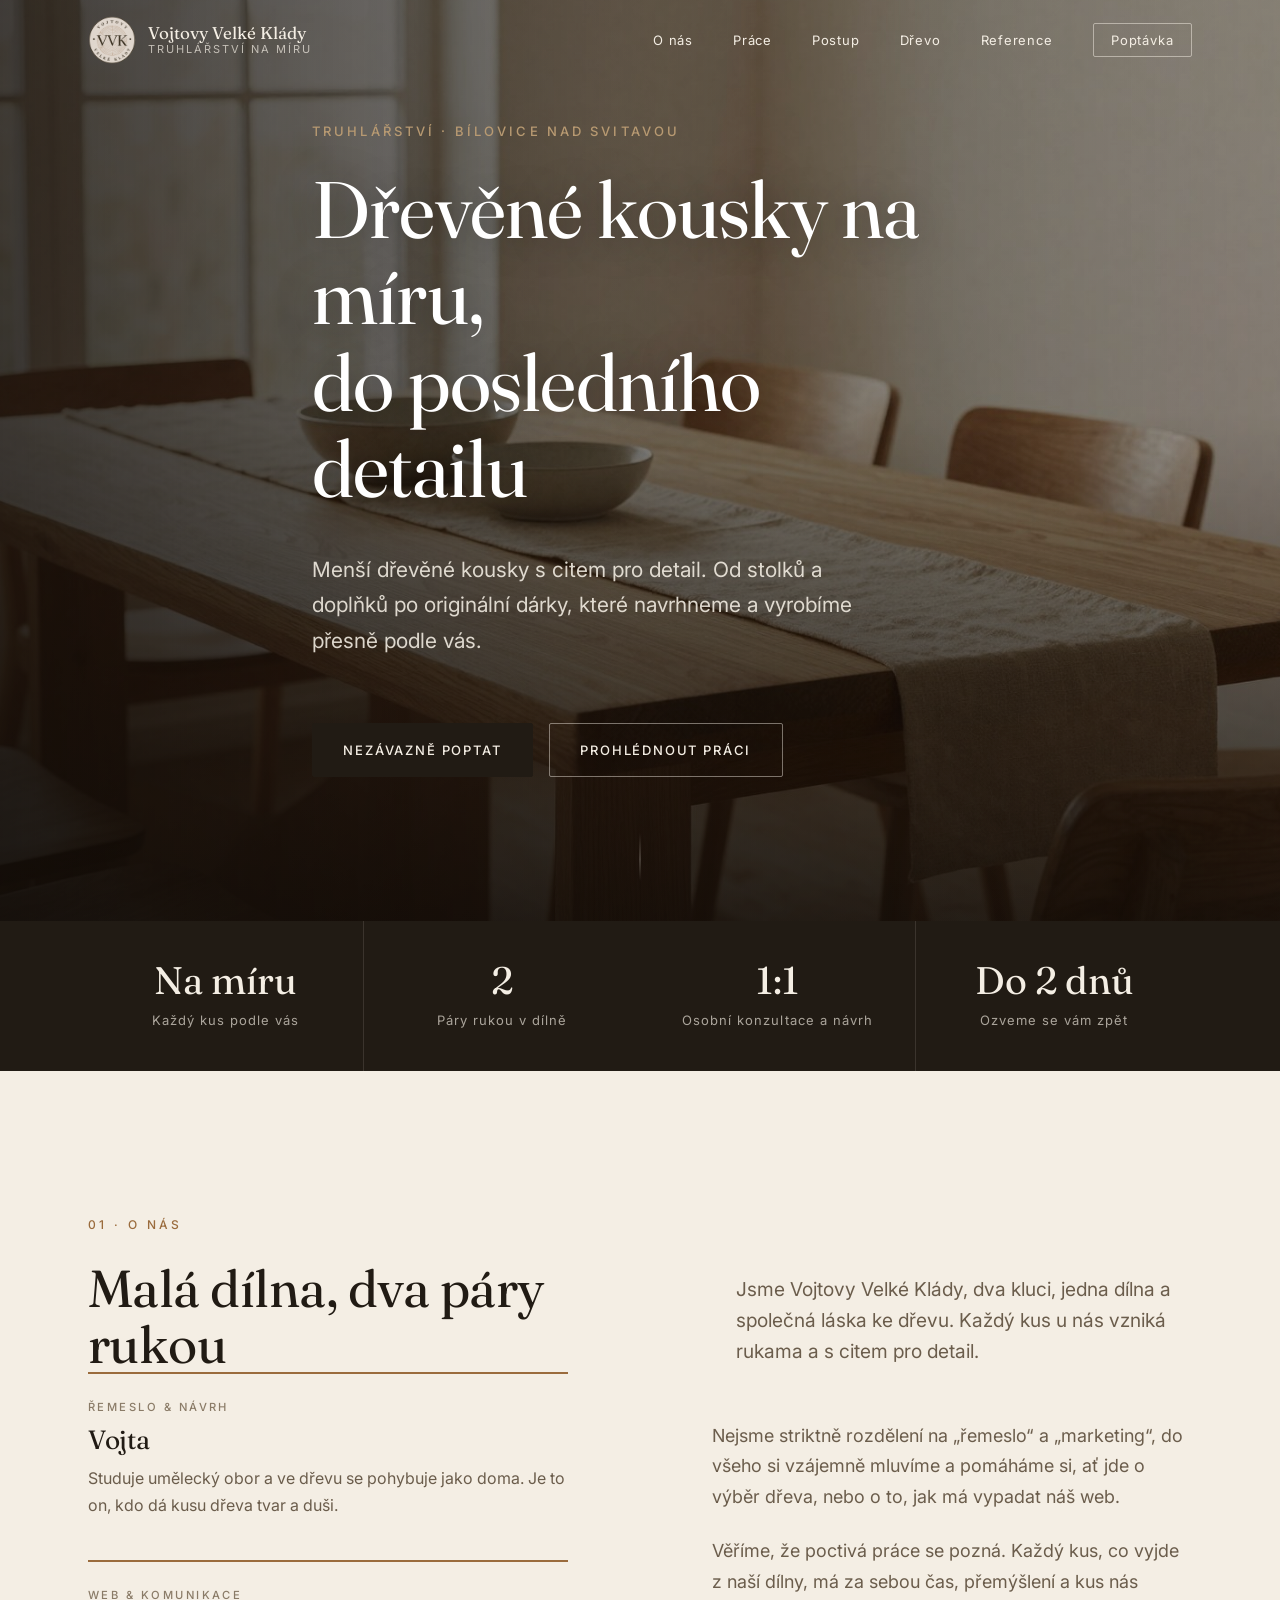
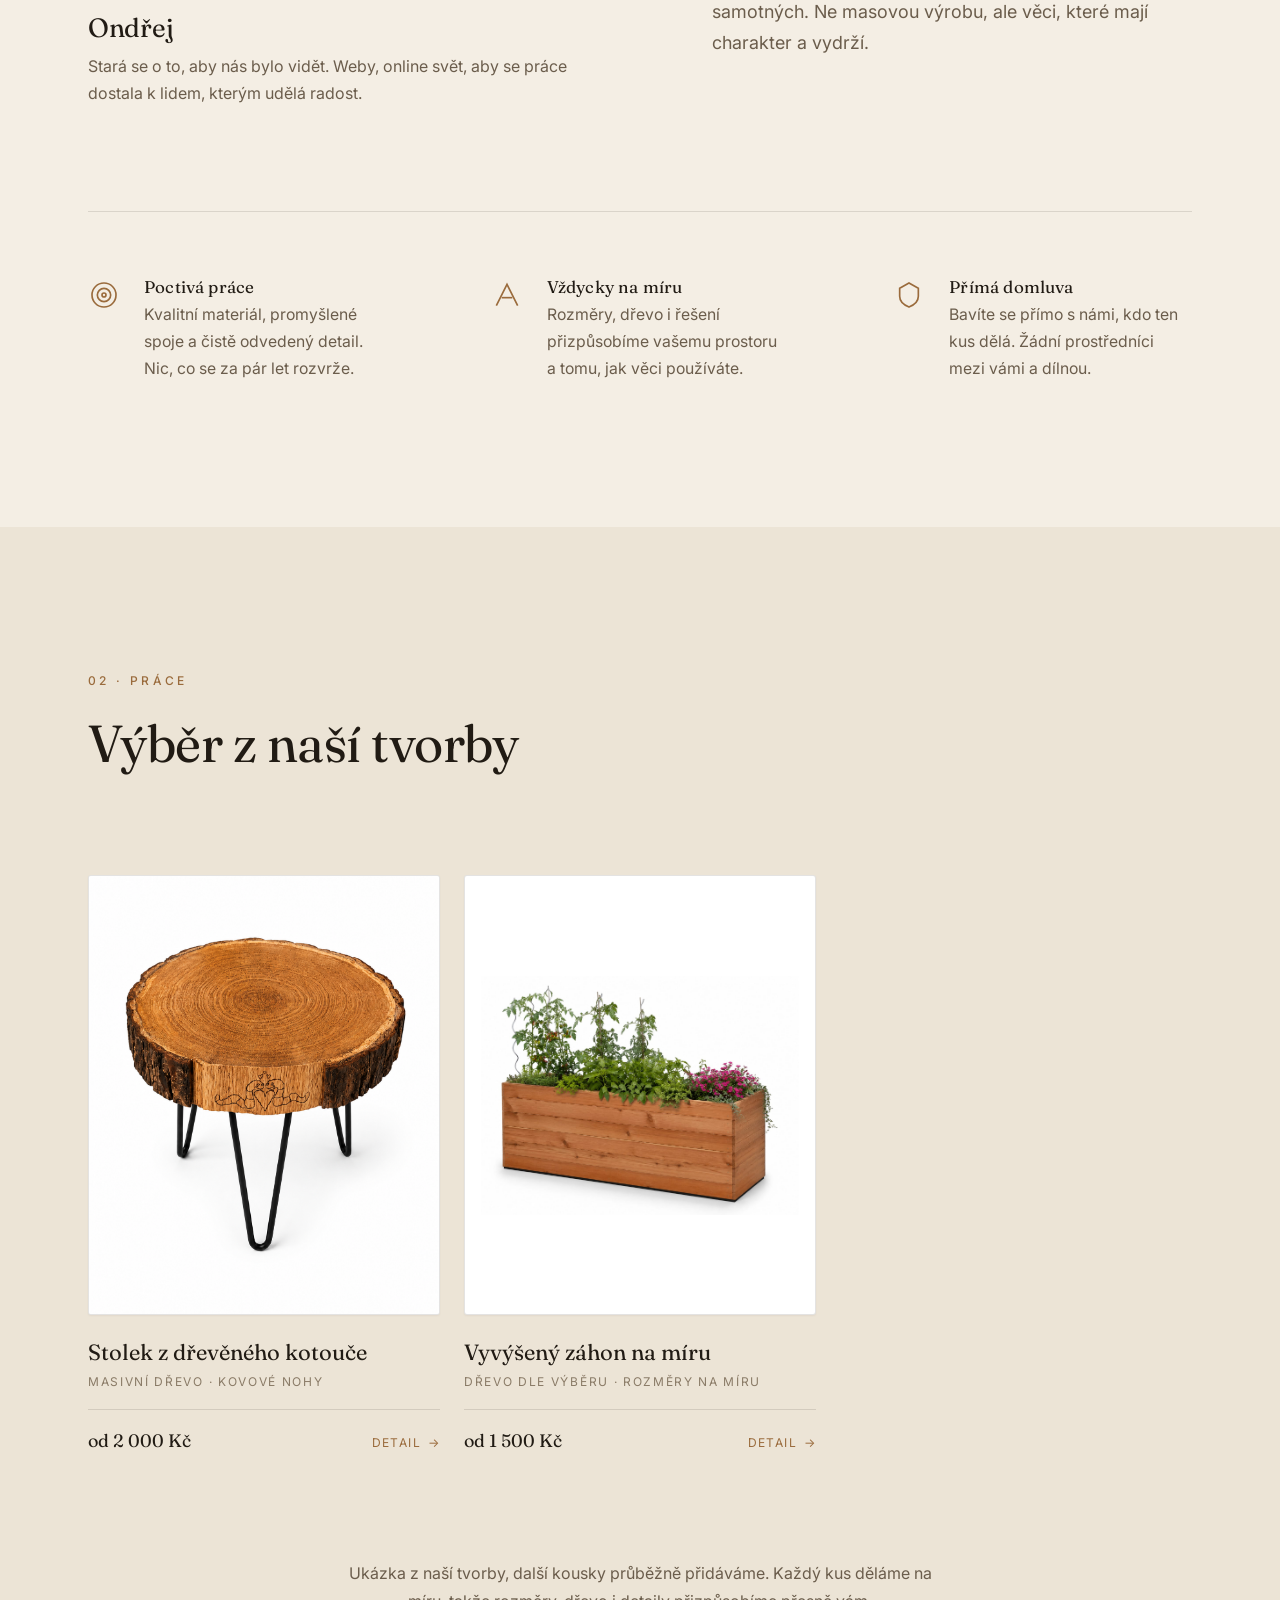
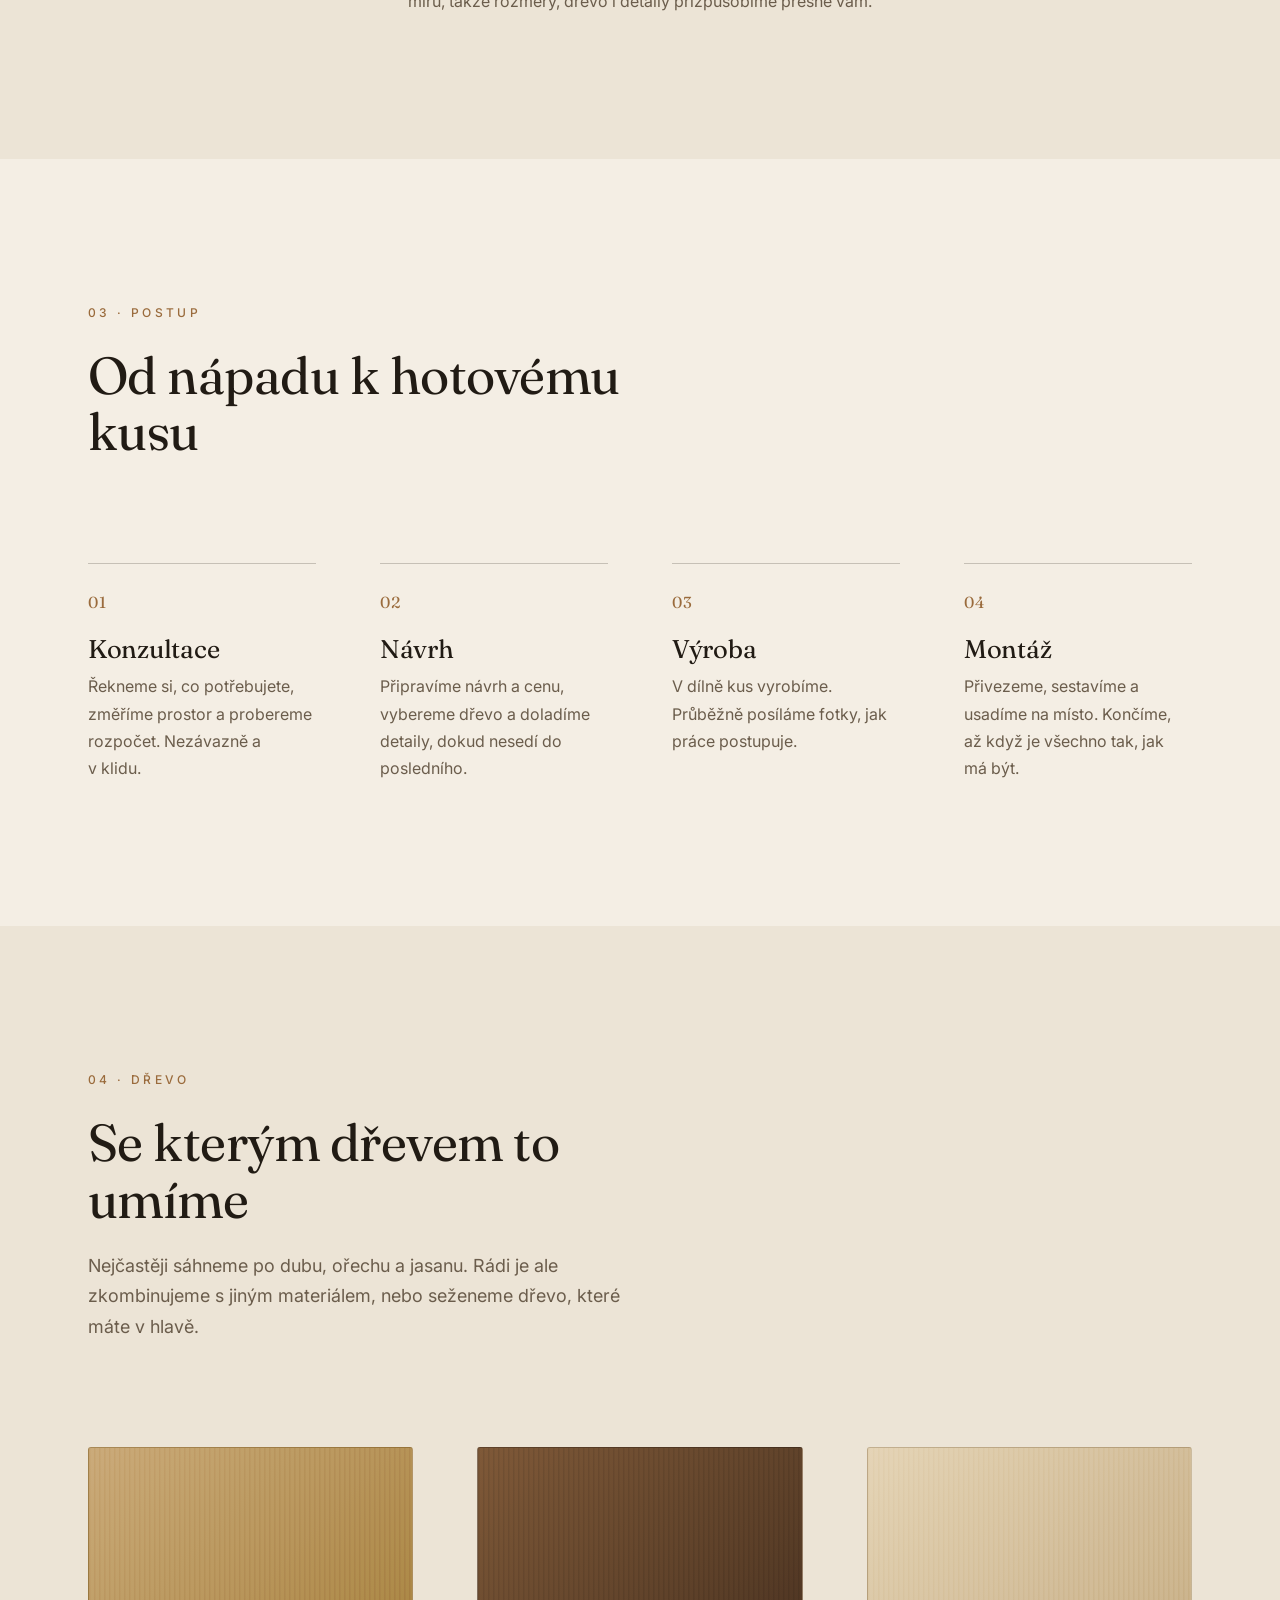
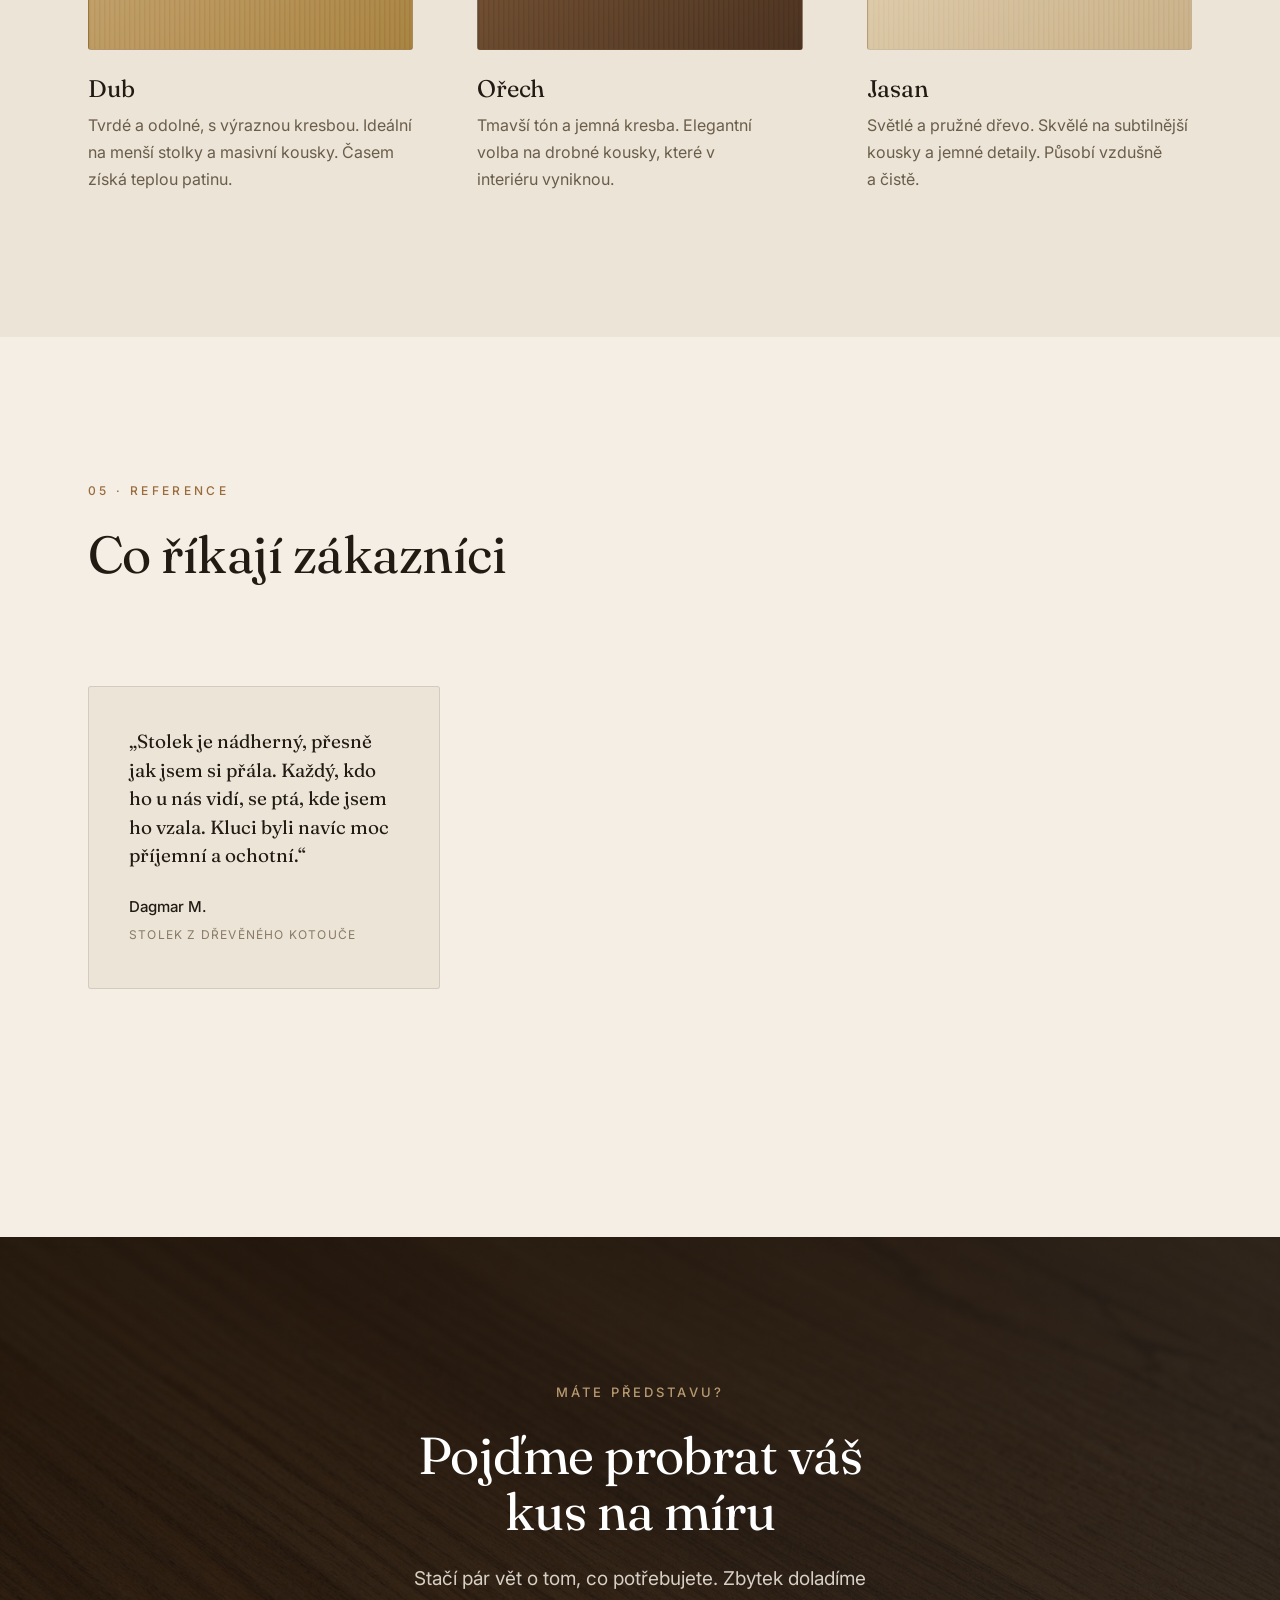
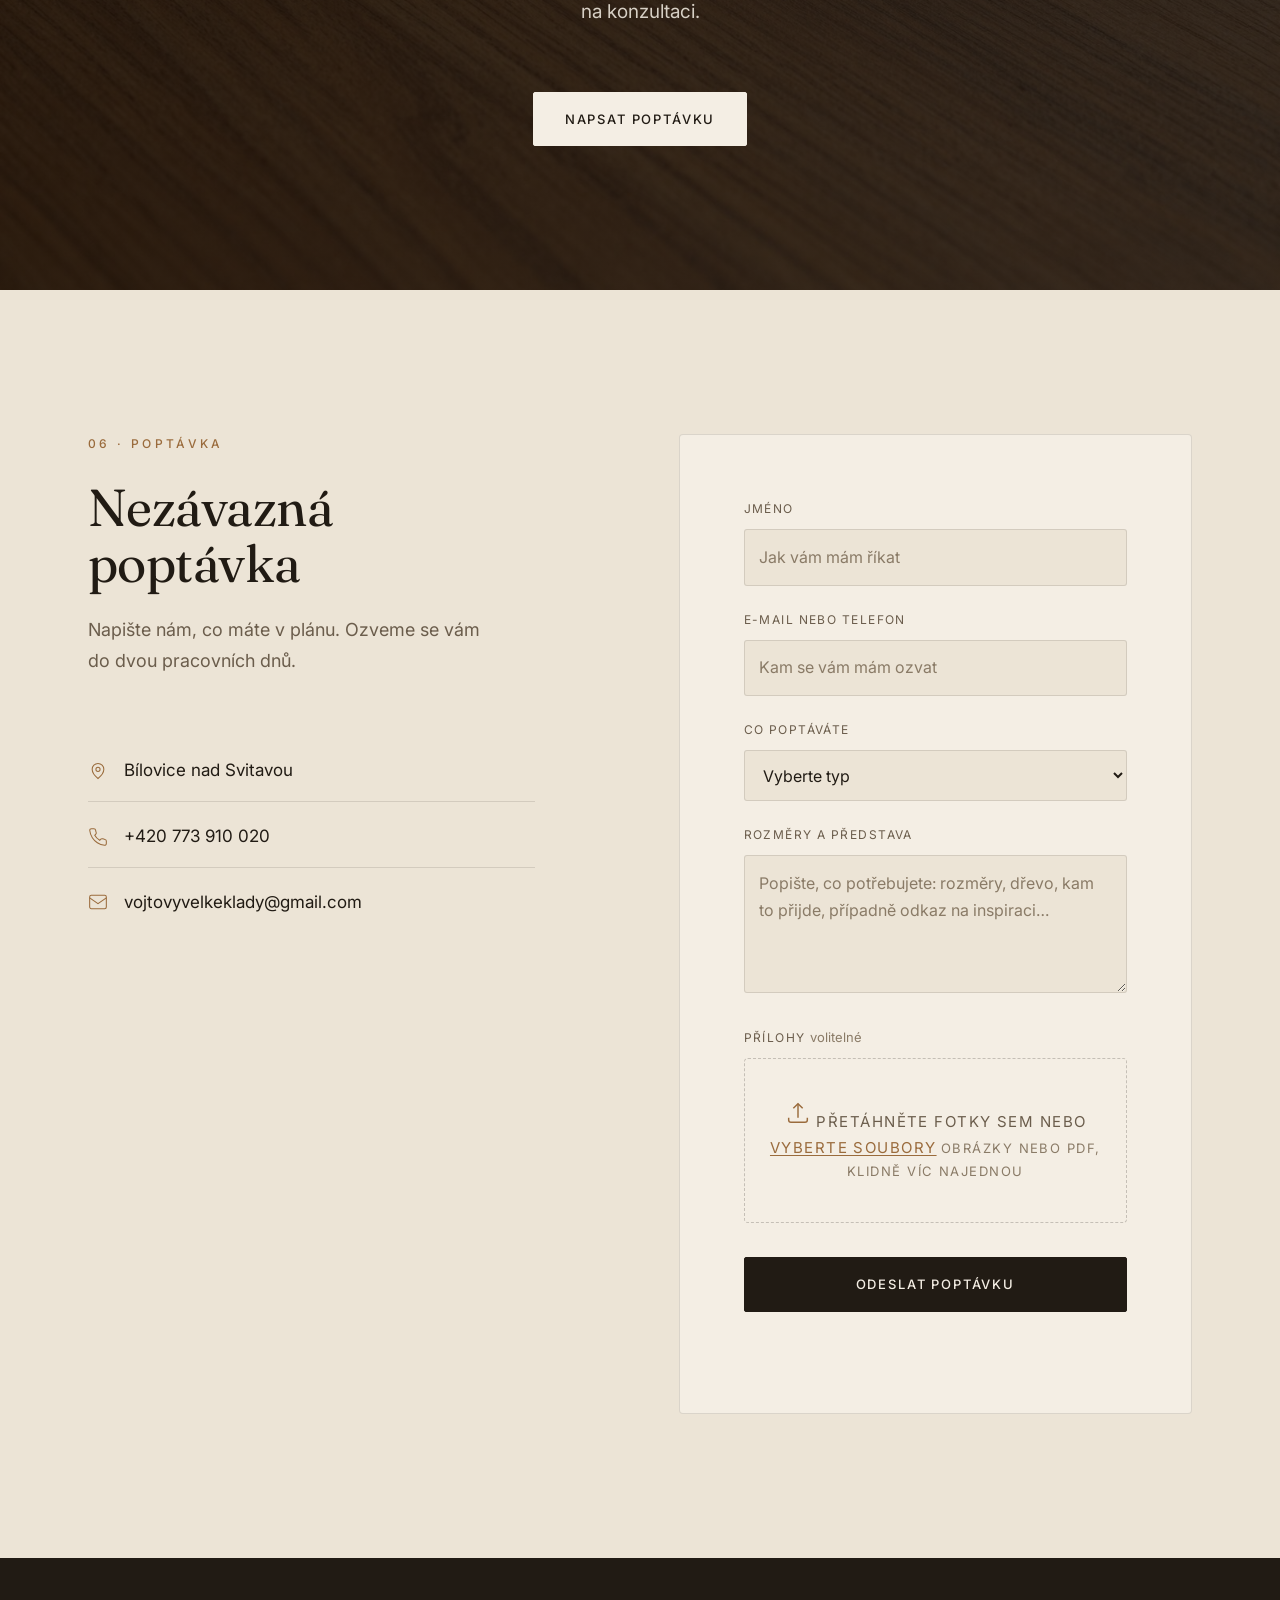
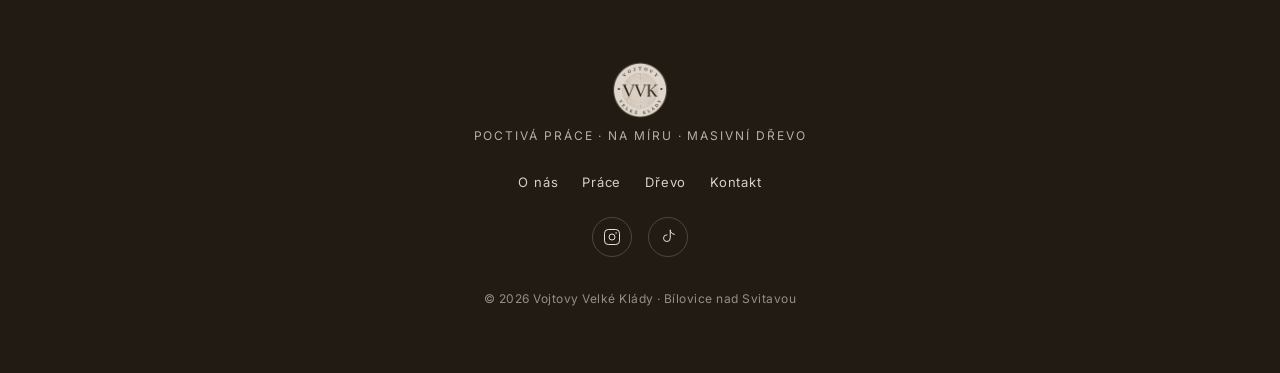
==== commit e6c7fe05: "Rict prohlizeci, ze web je jen svetly (color-scheme: only light) Chrome umi stranku sam ztmavovat (A" ====
--- a/index.html
+++ b/index.html
@@ -3,6 +3,7 @@
 <head>
   <meta charset="UTF-8">
   <meta name="viewport" content="width=device-width, initial-scale=1.0">
+  <meta name="color-scheme" content="only light">
   <title>Vojtovy Velké Klády | Truhlářství a nábytek na míru, Bílovice nad Svitavou</title>
   <meta name="description" content="Vojtovy Velké Klády, malá truhlářská dílna v Bílovicích nad Svitavou. Ručně děláme menší dřevěné kousky na míru: stolky, dekorace a originální dárky. Nezávazná poptávka.">
   <meta name="keywords" content="truhlářství na míru, dřevo na míru, Vojtovy Velké Klády, Bílovice nad Svitavou, stolky, dřevěné dekorace, dárky ze dřeva">
@@ -394,8 +395,15 @@
   <dialog class="product-modal" id="product-modal" aria-labelledby="modal-title">
     <div class="modal-inner">
       <button class="modal-close" aria-label="Zavřít" id="modal-close">&times;</button>
-      <div class="modal-image">
+      <div class="modal-image" id="modal-figure">
         <img src="" alt="" id="modal-image">
+        <button class="modal-nav modal-nav-prev" type="button" aria-label="Předchozí fotka" id="modal-prev">
+          <svg viewBox="0 0 24 24" fill="none" stroke="currentColor" stroke-width="1.5" stroke-linecap="round" stroke-linejoin="round" aria-hidden="true"><path d="M15 5l-7 7 7 7"/></svg>
+        </button>
+        <button class="modal-nav modal-nav-next" type="button" aria-label="Další fotka" id="modal-next">
+          <svg viewBox="0 0 24 24" fill="none" stroke="currentColor" stroke-width="1.5" stroke-linecap="round" stroke-linejoin="round" aria-hidden="true"><path d="M9 5l7 7-7 7"/></svg>
+        </button>
+        <p class="modal-counter" id="modal-counter" aria-hidden="true"></p>
       </div>
       <div class="modal-content">
         <p class="modal-meta" id="modal-meta"></p>
--- a/css/styles.css
+++ b/css/styles.css
@@ -1,6 +1,11 @@
 /* Vojtovy Velké Klády · Editorial Redesign */
 
 :root {
+  /* Web je jen ve světlé variantě. Bez tohohle si ho Chrome může sám
+     ztmavovat (Auto Dark Mode) — fotky produktů na bílém pozadí přitom
+     vyhodnotí jako grafiku a přebarví je, i když zbytek stránky nechá být. */
+  color-scheme: only light;
+
   --paper: #F4EEE4;
   --paper-2: #ECE4D6;
   --paper-3: #E4DACA;
@@ -1328,11 +1333,66 @@
 .modal-close:hover { background: var(--ink); color: var(--paper); }
 
 .modal-image {
+  position: relative;
   aspect-ratio: 4 / 5;
   background: #fff;
+  touch-action: pan-y;
 }
 
 .modal-image img { width: 100%; height: 100%; object-fit: contain; background: #fff; }
+
+/* Šipky a počítadlo dávají smysl jen u víc fotek */
+.modal-image.single .modal-nav,
+.modal-image.single .modal-counter { display: none; }
+
+.modal-nav {
+  position: absolute;
+  top: 50%;
+  transform: translateY(-50%);
+  width: 2.5rem;
+  height: 2.5rem;
+  padding: 0;
+  display: flex;
+  align-items: center;
+  justify-content: center;
+  color: var(--ink);
+  background: rgba(255, 255, 255, 0.86);
+  border: 1px solid var(--line);
+  border-radius: 50%;
+  cursor: pointer;
+  opacity: 0;
+  transition: opacity var(--transition), background var(--transition), color var(--transition);
+}
+
+.modal-nav svg { width: 1.15rem; height: 1.15rem; }
+
+.modal-nav-prev { left: var(--space-sm); }
+
+.modal-nav-next { right: var(--space-sm); }
+
+.modal-image:hover .modal-nav,
+.modal-nav:focus-visible { opacity: 1; }
+
+.modal-nav:hover { background: var(--ink); color: var(--paper); border-color: var(--ink); }
+
+.modal-counter {
+  position: absolute;
+  right: var(--space-sm);
+  bottom: var(--space-sm);
+  padding: 0.15rem 0.55rem;
+  font-size: 0.7rem;
+  letter-spacing: 0.08em;
+  color: var(--muted);
+  background: rgba(255, 255, 255, 0.86);
+  border: 1px solid var(--line);
+  border-radius: 999px;
+  pointer-events: none;
+}
+
+/* Dotykové displeje: místo šipek se mezi fotkami přejíždí prstem */
+@media (hover: none) {
+  .modal-nav { display: none; }
+}
 
 .modal-content { padding: var(--space-lg); }
 
